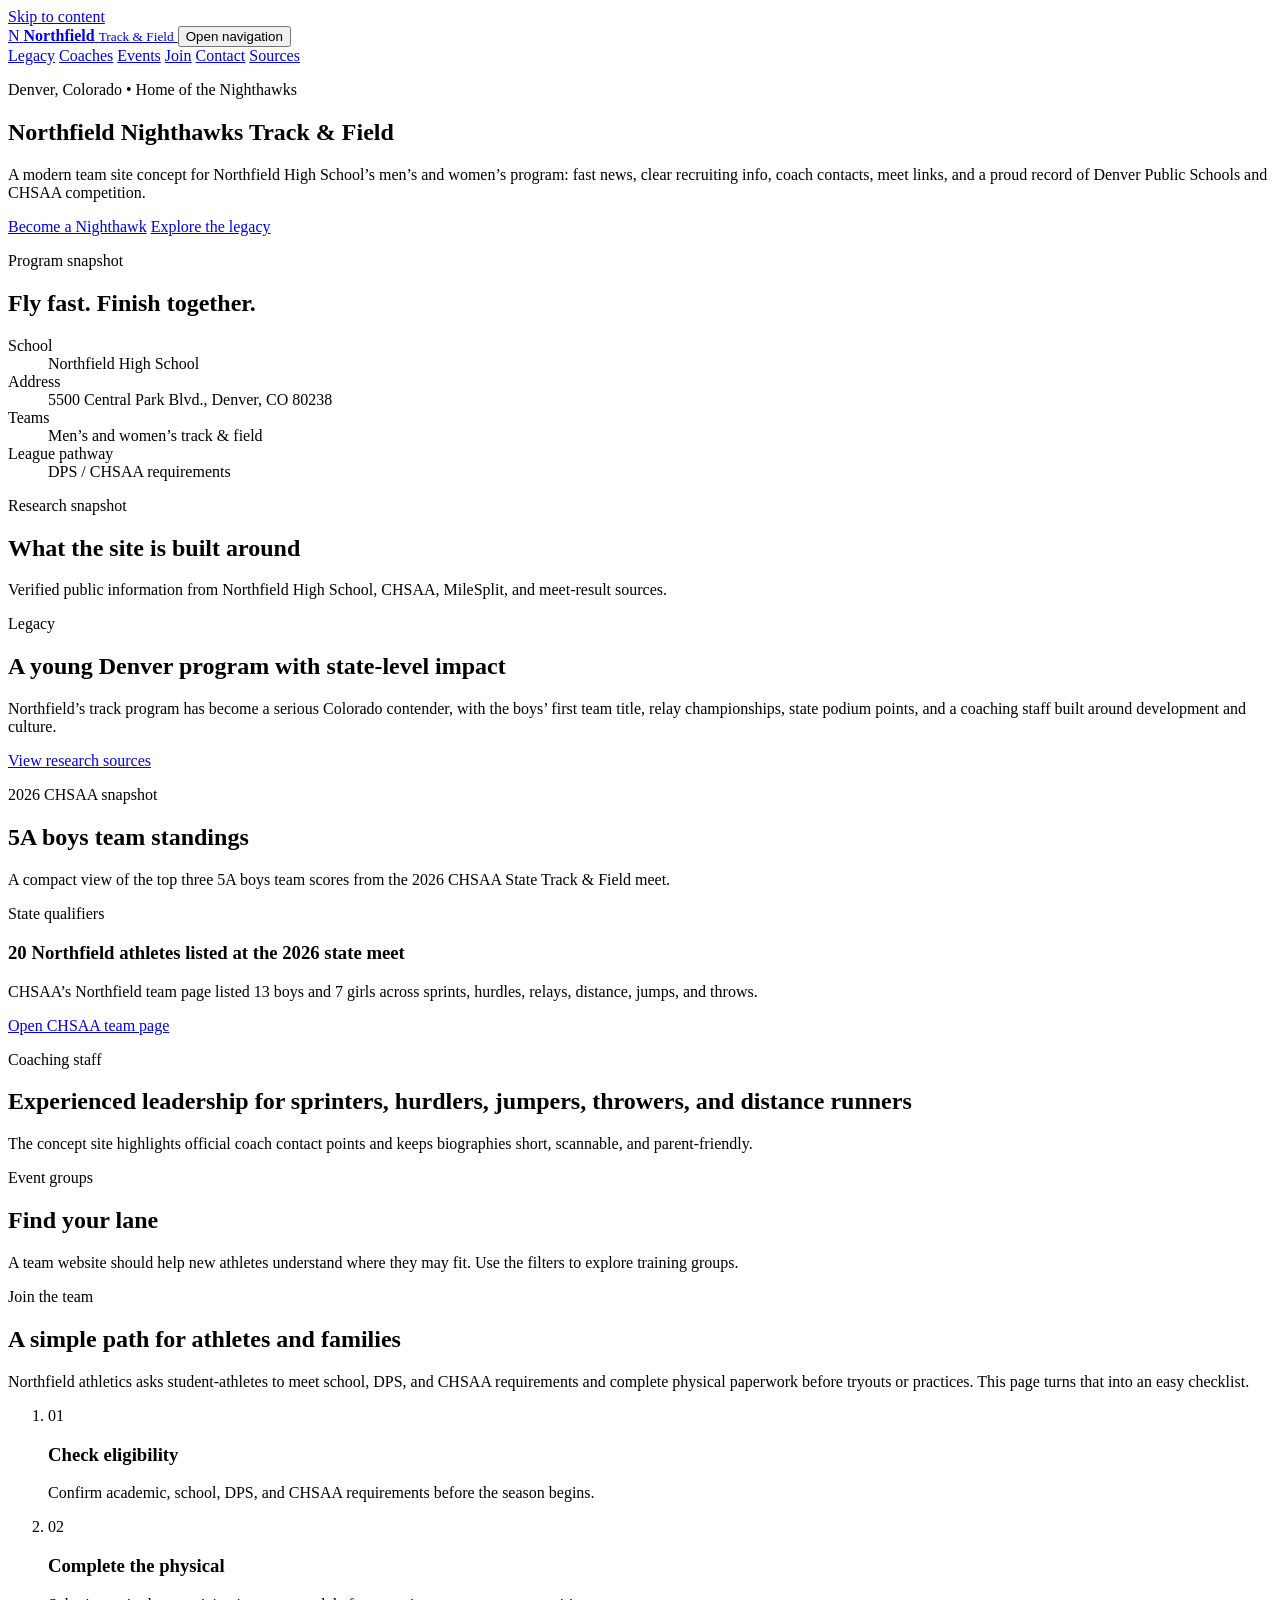
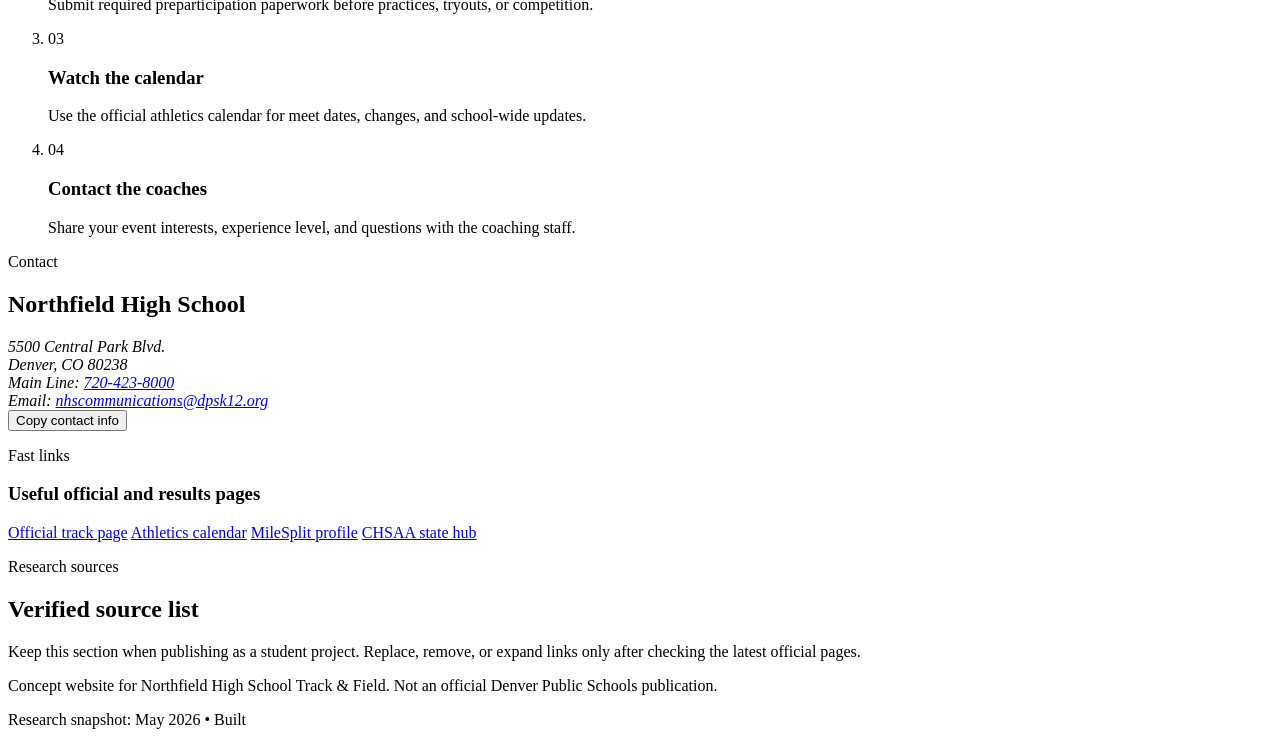
==== index.html @ a01e22e2 "Create index.html" ====
<!doctype html>
<html lang="en">
<head>
  <meta charset="utf-8" />
  <meta name="viewport" content="width=device-width, initial-scale=1" />
  <title>Northfield Nighthawks Track &amp; Field | Denver, CO</title>
  <meta
    name="description"
    content="A researched concept website for Northfield High School Nighthawks Track & Field in Denver, Colorado."
  />
  <link rel="stylesheet" href="styles.css" />
</head>
<body>
  <a class="skip-link" href="#main">Skip to content</a>

  <header class="site-header" data-header>
    <nav class="nav wrap" aria-label="Primary navigation">
      <a class="brand" href="#home" aria-label="Northfield Track and Field home">
        <span class="brand-mark" aria-hidden="true">N</span>
        <span class="brand-text">
          <strong>Northfield</strong>
          <small>Track &amp; Field</small>
        </span>
      </a>

      <button class="nav-toggle" type="button" aria-expanded="false" aria-controls="nav-menu" data-nav-toggle>
        <span class="sr-only">Open navigation</span>
        <span aria-hidden="true"></span>
        <span aria-hidden="true"></span>
        <span aria-hidden="true"></span>
      </button>

      <div class="nav-links" id="nav-menu" data-nav-menu>
        <a href="#legacy">Legacy</a>
        <a href="#coaches">Coaches</a>
        <a href="#events">Events</a>
        <a href="#join">Join</a>
        <a href="#contact">Contact</a>
        <a class="nav-cta" href="#sources">Sources</a>
      </div>
    </nav>
  </header>

  <main id="main">
    <section class="hero section" id="home" aria-labelledby="hero-title">
      <div class="hero-bg" aria-hidden="true">
        <span class="lane lane-one"></span>
        <span class="lane lane-two"></span>
        <span class="lane lane-three"></span>
      </div>

      <div class="wrap hero-grid">
        <div class="hero-copy reveal">
          <p class="eyebrow">Denver, Colorado • Home of the Nighthawks</p>
          <h1 id="hero-title">Northfield Nighthawks Track &amp; Field</h1>
          <p class="hero-lede">
            A modern team site concept for Northfield High School’s men’s and women’s program:
            fast news, clear recruiting info, coach contacts, meet links, and a proud record of
            Denver Public Schools and CHSAA competition.
          </p>

          <div class="hero-actions" aria-label="Primary actions">
            <a class="button button-gold" href="#join">Become a Nighthawk</a>
            <a class="button button-ghost" href="#legacy">Explore the legacy</a>
          </div>
        </div>

        <aside class="hero-card reveal" aria-label="Program snapshot">
          <div class="hero-card-top">
            <div class="track-badge" aria-hidden="true">
              <span></span>
            </div>
            <div>
              <p class="card-kicker">Program snapshot</p>
              <h2>Fly fast. Finish together.</h2>
            </div>
          </div>

          <dl class="quick-facts">
            <div>
              <dt>School</dt>
              <dd>Northfield High School</dd>
            </div>
            <div>
              <dt>Address</dt>
              <dd>5500 Central Park Blvd., Denver, CO 80238</dd>
            </div>
            <div>
              <dt>Teams</dt>
              <dd>Men’s and women’s track &amp; field</dd>
            </div>
            <div>
              <dt>League pathway</dt>
              <dd>DPS / CHSAA requirements</dd>
            </div>
          </dl>
        </aside>
      </div>
    </section>

    <section class="section facts-strip" aria-labelledby="research-title">
      <div class="wrap">
        <div class="section-heading compact reveal">
          <p class="eyebrow">Research snapshot</p>
          <h2 id="research-title">What the site is built around</h2>
          <p>
            Verified public information from Northfield High School, CHSAA, MileSplit, and meet-result sources.
          </p>
        </div>
        <div class="stats-grid" id="highlightGrid" aria-live="polite"></div>
      </div>
    </section>

    <section class="section split" id="legacy" aria-labelledby="legacy-title">
      <div class="wrap split-grid">
        <div class="section-heading reveal">
          <p class="eyebrow">Legacy</p>
          <h2 id="legacy-title">A young Denver program with state-level impact</h2>
          <p>
            Northfield’s track program has become a serious Colorado contender, with the boys’ first team title,
            relay championships, state podium points, and a coaching staff built around development and culture.
          </p>
          <a class="text-link" href="#sources">View research sources</a>
        </div>

        <div class="timeline panel reveal" id="timelineList" aria-label="Program timeline"></div>
      </div>
    </section>

    <section class="section state-panel" aria-labelledby="state-title">
      <div class="wrap state-grid">
        <div class="panel reveal">
          <p class="eyebrow">2026 CHSAA snapshot</p>
          <h2 id="state-title">5A boys team standings</h2>
          <p>
            A compact view of the top three 5A boys team scores from the 2026 CHSAA State Track &amp; Field meet.
          </p>
          <div id="standingsList" class="standings-list"></div>
        </div>

        <div class="panel callout-card reveal">
          <p class="eyebrow">State qualifiers</p>
          <h3>20 Northfield athletes listed at the 2026 state meet</h3>
          <p>
            CHSAA’s Northfield team page listed 13 boys and 7 girls across sprints, hurdles, relays,
            distance, jumps, and throws.
          </p>
          <a class="button button-navy" href="https://chsaa.co/track-and-field/2026/teams/northfield" target="_blank" rel="noopener">
            Open CHSAA team page
          </a>
        </div>
      </div>
    </section>

    <section class="section" id="coaches" aria-labelledby="coaches-title">
      <div class="wrap">
        <div class="section-heading centered reveal">
          <p class="eyebrow">Coaching staff</p>
          <h2 id="coaches-title">Experienced leadership for sprinters, hurdlers, jumpers, throwers, and distance runners</h2>
          <p>
            The concept site highlights official coach contact points and keeps biographies short, scannable, and parent-friendly.
          </p>
        </div>
        <div class="coach-grid" id="coachGrid"></div>
      </div>
    </section>

    <section class="section events-section" id="events" aria-labelledby="events-title">
      <div class="wrap">
        <div class="section-heading reveal">
          <p class="eyebrow">Event groups</p>
          <h2 id="events-title">Find your lane</h2>
          <p>
            A team website should help new athletes understand where they may fit. Use the filters to explore training groups.
          </p>
        </div>

        <div class="filter-controls reveal" id="eventFilters" aria-label="Filter event groups"></div>
        <div class="event-grid" id="eventGrid" aria-live="polite"></div>
      </div>
    </section>

    <section class="section join-section" id="join" aria-labelledby="join-title">
      <div class="wrap join-grid">
        <div class="join-copy reveal">
          <p class="eyebrow">Join the team</p>
          <h2 id="join-title">A simple path for athletes and families</h2>
          <p>
            Northfield athletics asks student-athletes to meet school, DPS, and CHSAA requirements and complete physical paperwork
            before tryouts or practices. This page turns that into an easy checklist.
          </p>
        </div>

        <ol class="join-steps reveal" aria-label="How to join Northfield track and field">
          <li>
            <span>01</span>
            <div>
              <h3>Check eligibility</h3>
              <p>Confirm academic, school, DPS, and CHSAA requirements before the season begins.</p>
            </div>
          </li>
          <li>
            <span>02</span>
            <div>
              <h3>Complete the physical</h3>
              <p>Submit required preparticipation paperwork before practices, tryouts, or competition.</p>
            </div>
          </li>
          <li>
            <span>03</span>
            <div>
              <h3>Watch the calendar</h3>
              <p>Use the official athletics calendar for meet dates, changes, and school-wide updates.</p>
            </div>
          </li>
          <li>
            <span>04</span>
            <div>
              <h3>Contact the coaches</h3>
              <p>Share your event interests, experience level, and questions with the coaching staff.</p>
            </div>
          </li>
        </ol>
      </div>
    </section>

    <section class="section contact-section" id="contact" aria-labelledby="contact-title">
      <div class="wrap contact-grid">
        <div class="panel reveal">
          <p class="eyebrow">Contact</p>
          <h2 id="contact-title">Northfield High School</h2>
          <address>
            5500 Central Park Blvd.<br />
            Denver, CO 80238<br />
            Main Line: <a href="tel:+17204238000">720-423-8000</a><br />
            Email: <a href="mailto:nhscommunications@dpsk12.org">nhscommunications@dpsk12.org</a>
          </address>
          <button class="button button-navy" type="button" data-copy-contact>Copy contact info</button>
          <p class="copy-status" data-copy-status role="status" aria-live="polite"></p>
        </div>

        <div class="panel resource-panel reveal">
          <p class="eyebrow">Fast links</p>
          <h3>Useful official and results pages</h3>
          <div class="resource-buttons">
            <a class="button button-outline" href="https://northfield.dpsk12.org/athletics/athletic-programs/track-and-field-mens-and-womens/" target="_blank" rel="noopener">Official track page</a>
            <a class="button button-outline" href="https://www.arbiterlive.com/Teams?entityId=44001" target="_blank" rel="noopener">Athletics calendar</a>
            <a class="button button-outline" href="https://co.milesplit.com/teams/38893-northfield-high-school" target="_blank" rel="noopener">MileSplit profile</a>
            <a class="button button-outline" href="https://chsaa.co/track-and-field/2026" target="_blank" rel="noopener">CHSAA state hub</a>
          </div>
        </div>
      </div>
    </section>

    <section class="section sources-section" id="sources" aria-labelledby="sources-title">
      <div class="wrap">
        <div class="section-heading centered reveal">
          <p class="eyebrow">Research sources</p>
          <h2 id="sources-title">Verified source list</h2>
          <p>
            Keep this section when publishing as a student project. Replace, remove, or expand links only after checking the latest official pages.
          </p>
        </div>
        <div class="source-list" id="sourceList"></div>
      </div>
    </section>
  </main>

  <footer class="site-footer">
    <div class="wrap footer-grid">
      <p>
        Concept website for Northfield High School Track &amp; Field. Not an official Denver Public Schools publication.
      </p>
      <p>Research snapshot: <span id="researchDate">May 2026</span> • Built <span id="year"></span></p>
    </div>
  </footer>

  <script src="script.js"></script>
</body>
</html>
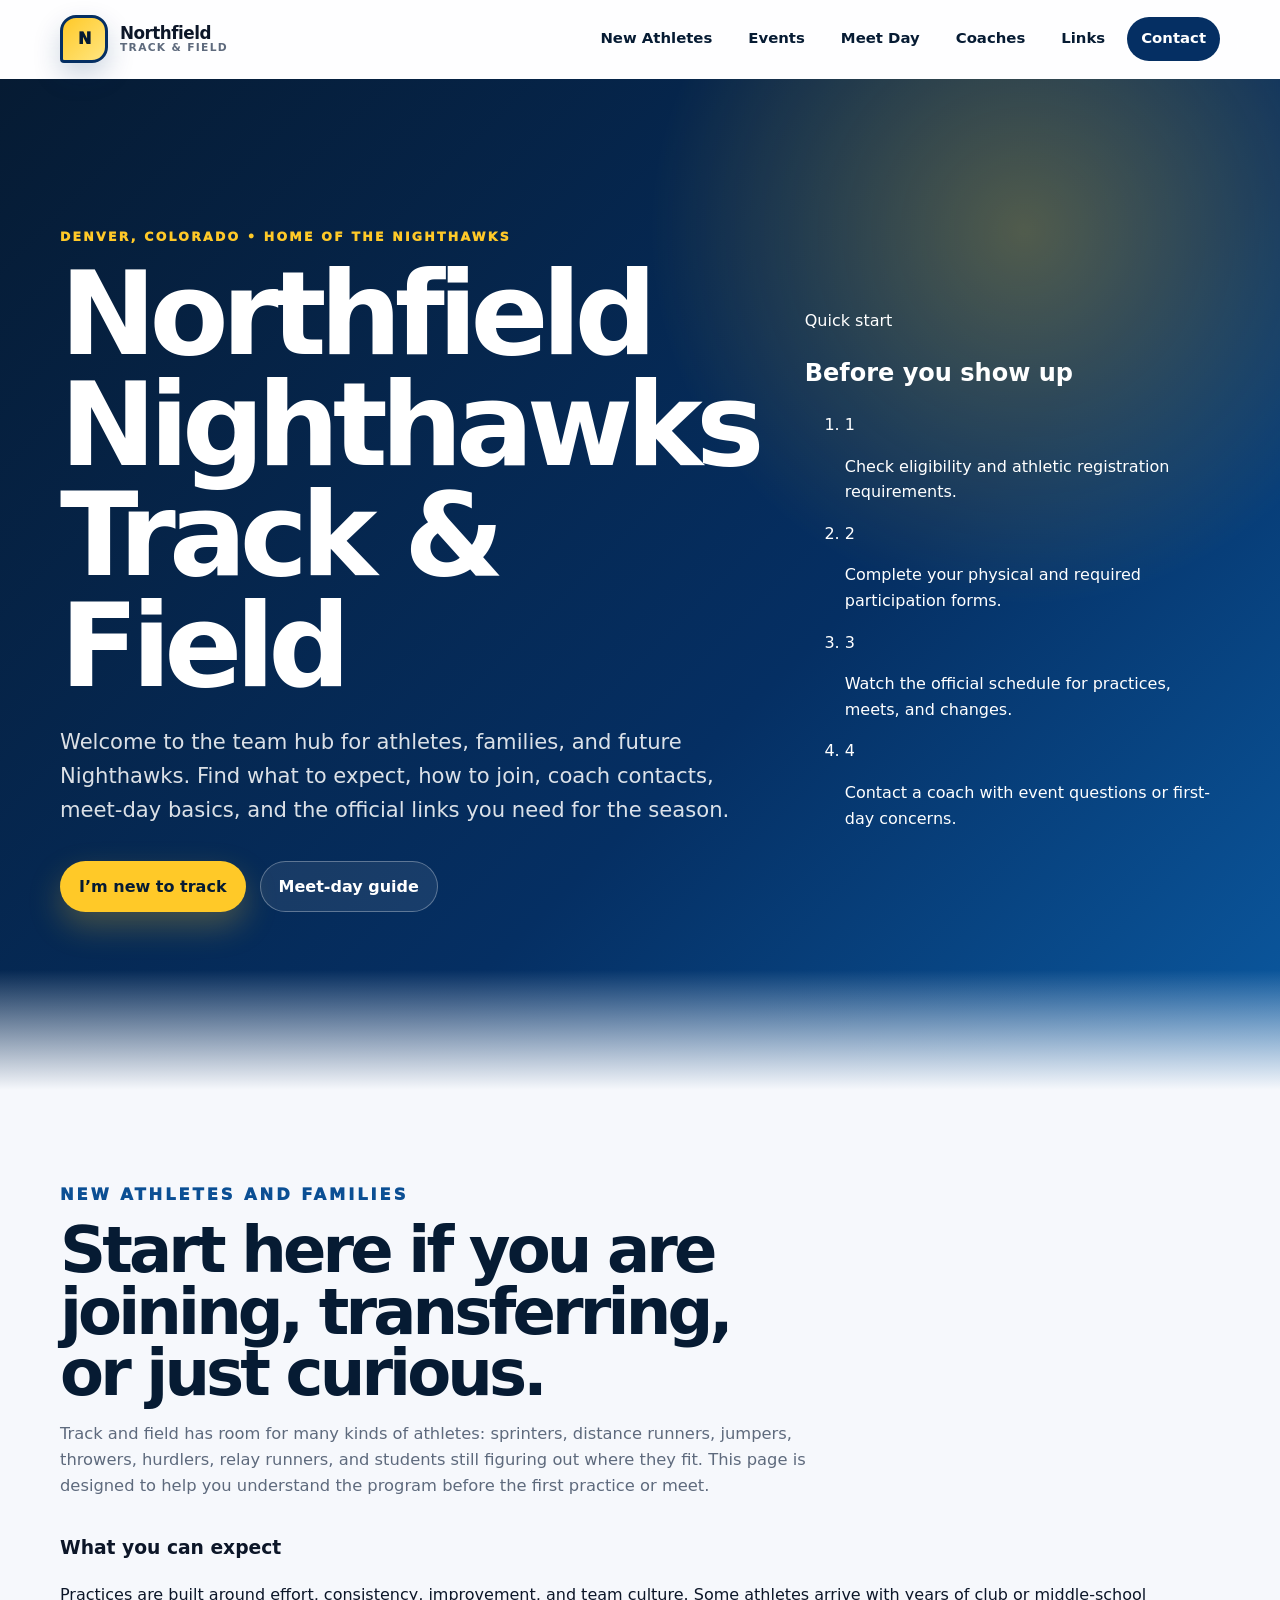
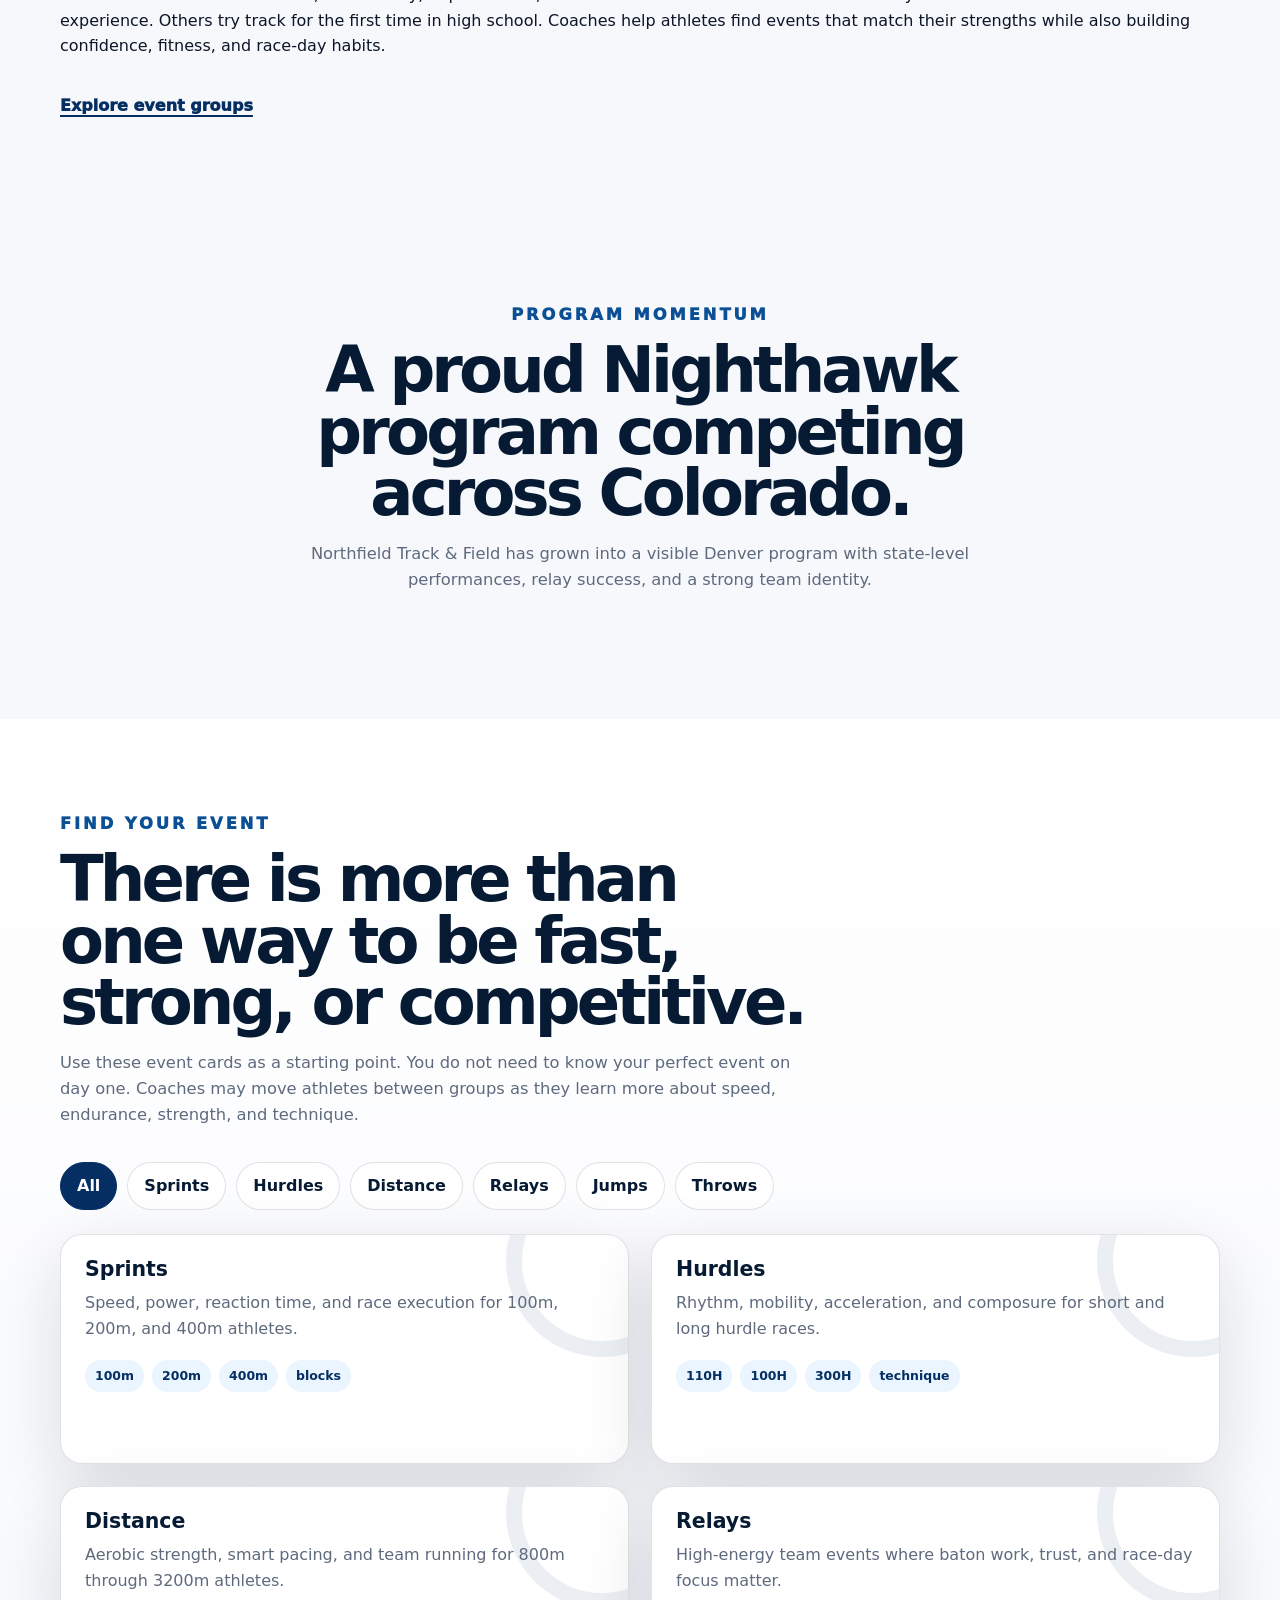
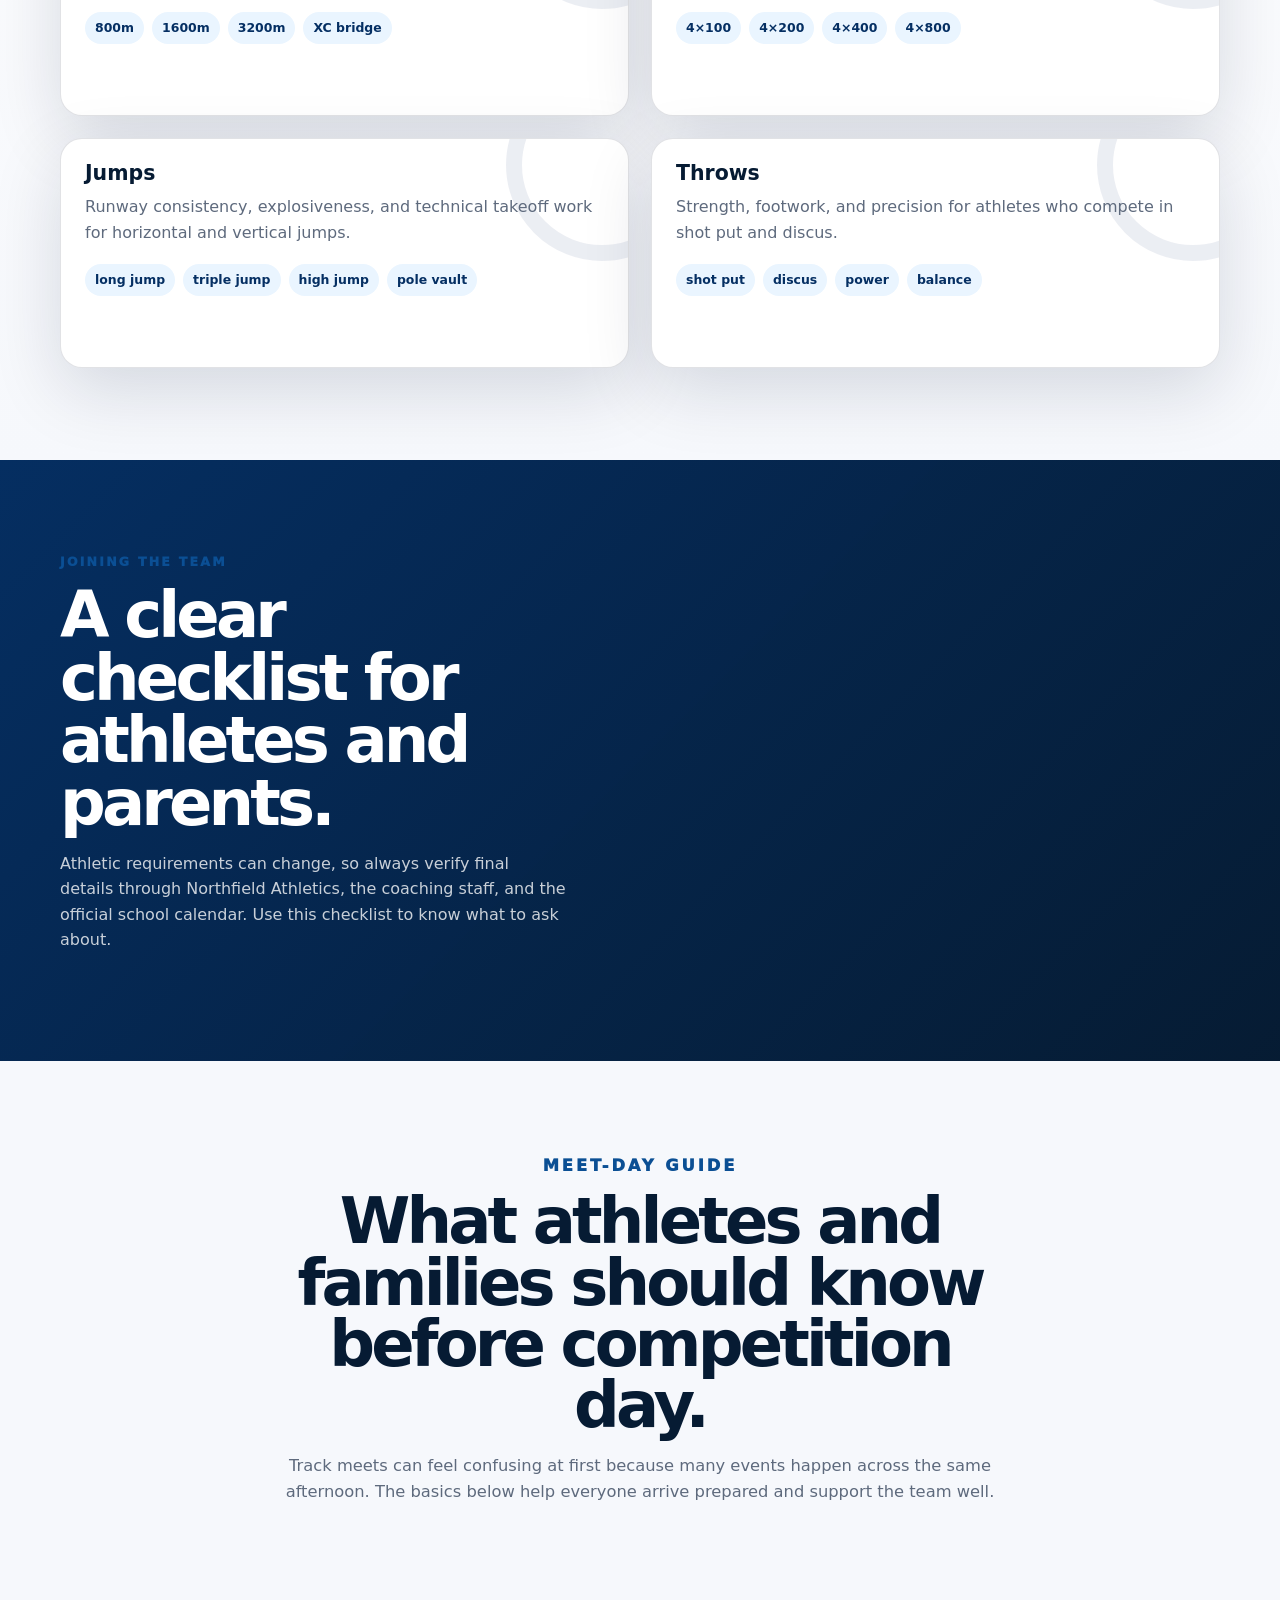
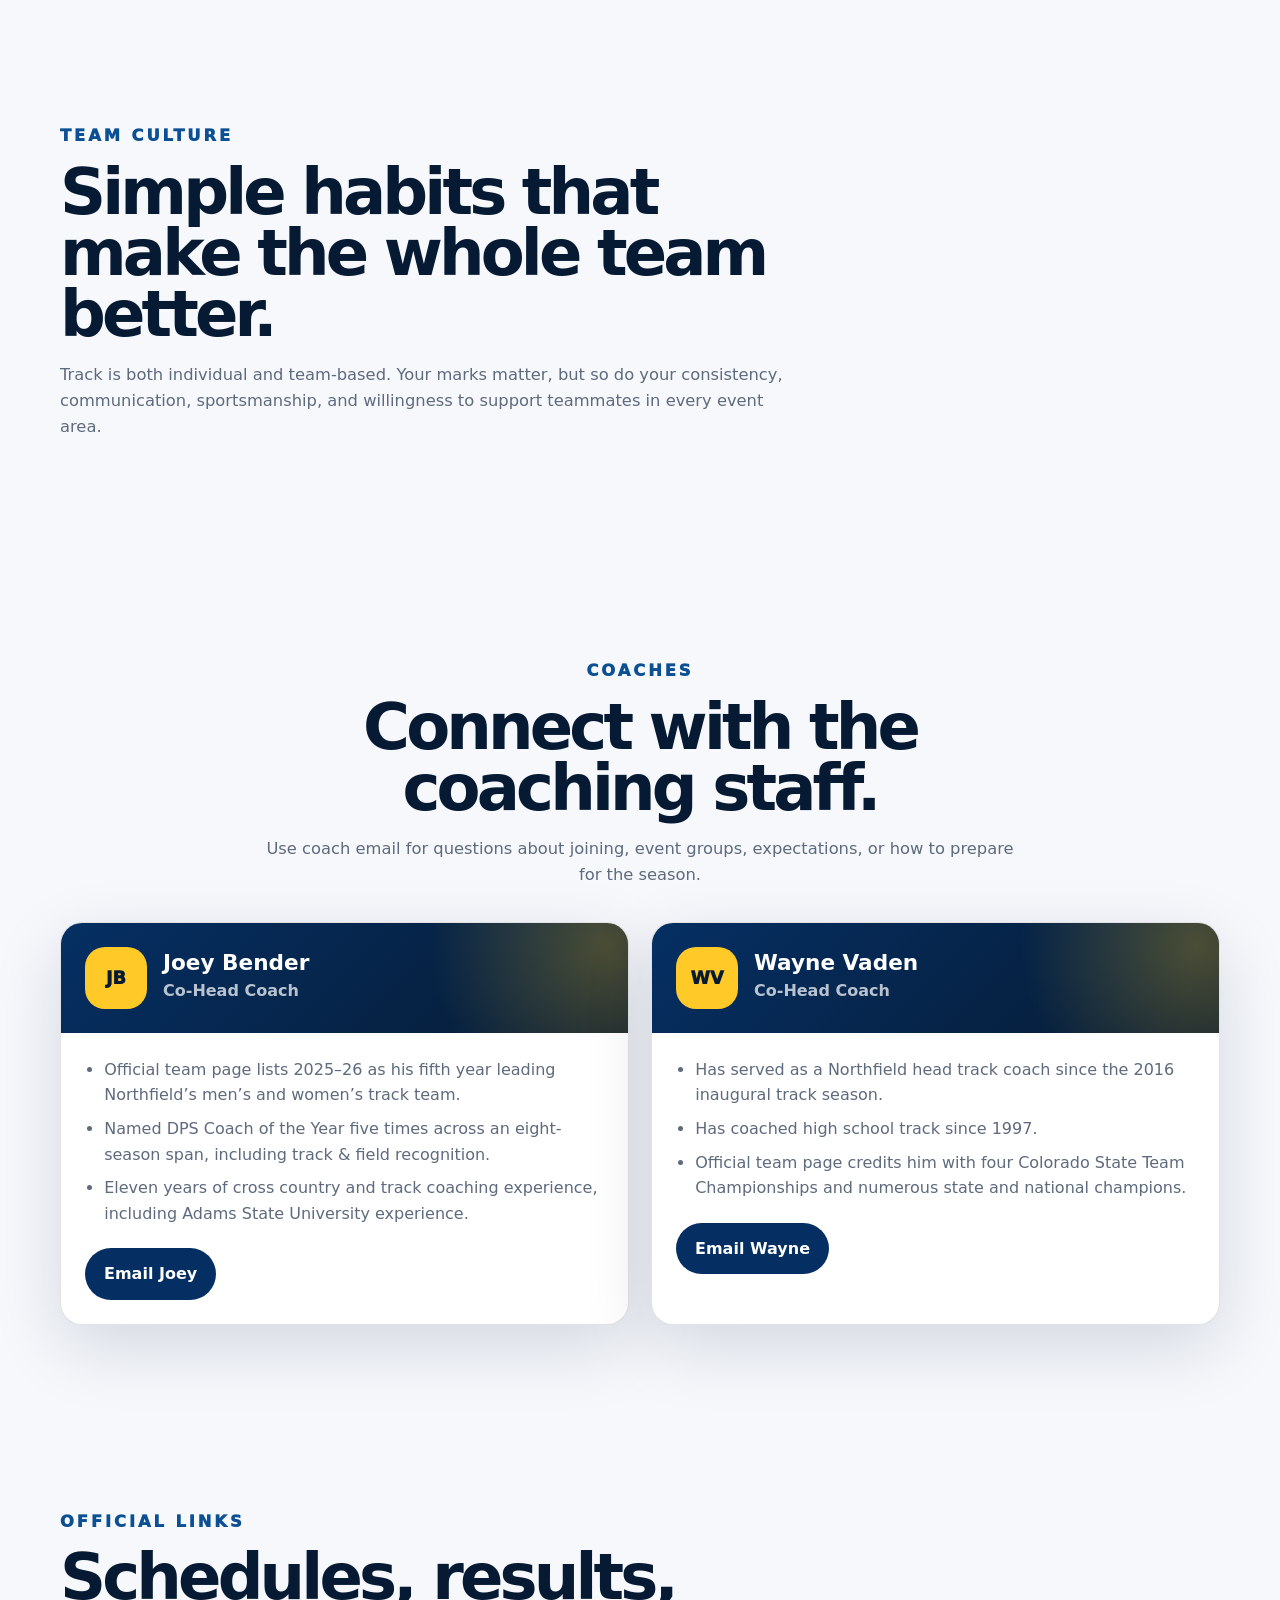
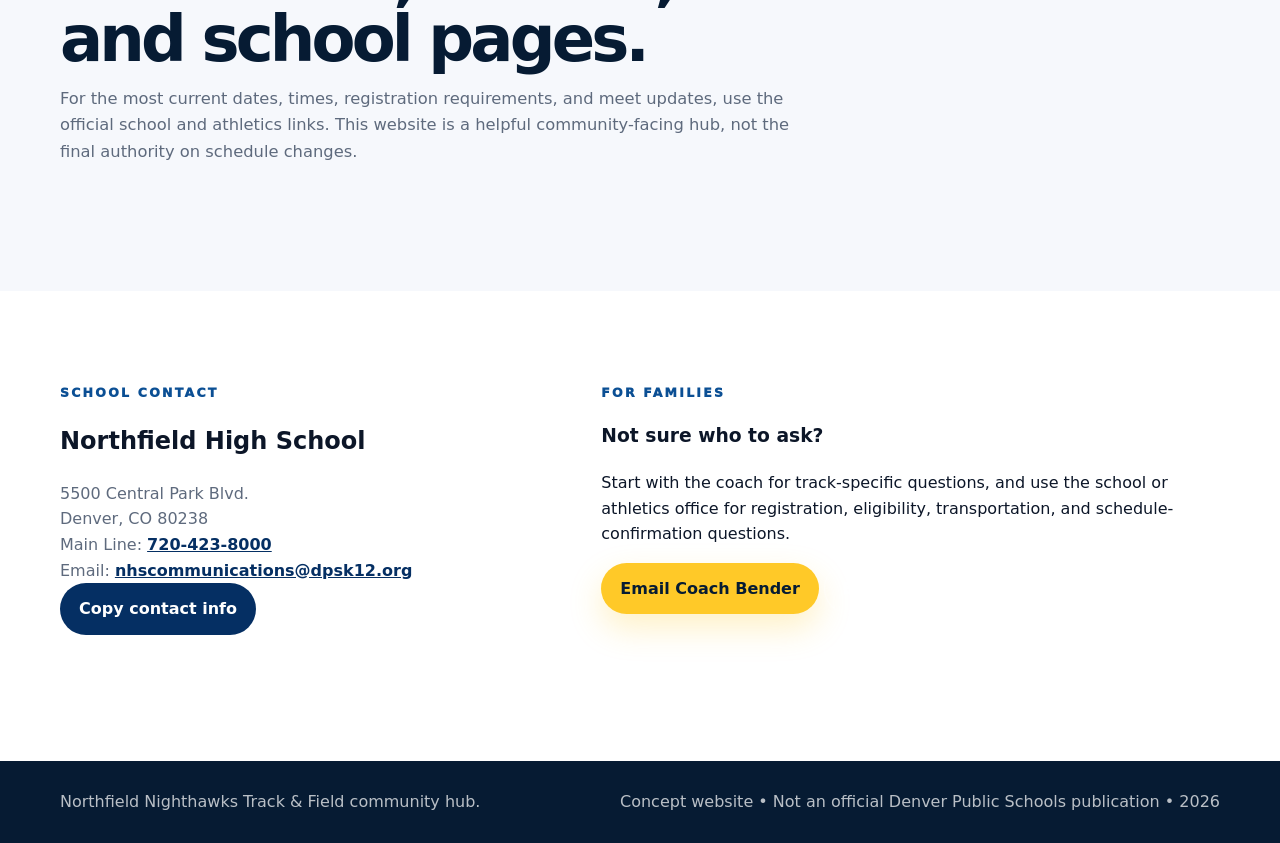
==== commit 86c9d380: "Update index.html" ====
--- a/index.html
+++ b/index.html
@@ -3,13 +3,14 @@
 <head>
   <meta charset="utf-8" />
   <meta name="viewport" content="width=device-width, initial-scale=1" />
-  <title>Northfield Nighthawks Track &amp; Field | Denver, CO</title>
+  <title>Northfield Nighthawks Track & Field | Denver, CO</title>
   <meta
     name="description"
-    content="A researched concept website for Northfield High School Nighthawks Track & Field in Denver, Colorado."
+    content="Community-facing team hub for Northfield High School Nighthawks Track & Field in Denver, Colorado."
   />
   <link rel="stylesheet" href="styles.css" />
 </head>
+
 <body>
   <a class="skip-link" href="#main">Skip to content</a>
 
@@ -31,22 +32,22 @@
       </button>
 
       <div class="nav-links" id="nav-menu" data-nav-menu>
-        <a href="#legacy">Legacy</a>
+        <a href="#new">New Athletes</a>
+        <a href="#events">Events</a>
+        <a href="#meetday">Meet Day</a>
         <a href="#coaches">Coaches</a>
-        <a href="#events">Events</a>
-        <a href="#join">Join</a>
-        <a href="#contact">Contact</a>
-        <a class="nav-cta" href="#sources">Sources</a>
+        <a href="#links">Links</a>
+        <a class="nav-cta" href="#contact">Contact</a>
       </div>
     </nav>
   </header>
 
   <main id="main">
     <section class="hero section" id="home" aria-labelledby="hero-title">
-      <div class="hero-bg" aria-hidden="true">
-        <span class="lane lane-one"></span>
-        <span class="lane lane-two"></span>
-        <span class="lane lane-three"></span>
+      <div class="hero-lines" aria-hidden="true">
+        <span></span>
+        <span></span>
+        <span></span>
       </div>
 
       <div class="wrap hero-grid">
@@ -54,124 +55,94 @@
           <p class="eyebrow">Denver, Colorado • Home of the Nighthawks</p>
           <h1 id="hero-title">Northfield Nighthawks Track &amp; Field</h1>
           <p class="hero-lede">
-            A modern team site concept for Northfield High School’s men’s and women’s program:
-            fast news, clear recruiting info, coach contacts, meet links, and a proud record of
-            Denver Public Schools and CHSAA competition.
-          </p>
-
-          <div class="hero-actions" aria-label="Primary actions">
-            <a class="button button-gold" href="#join">Become a Nighthawk</a>
-            <a class="button button-ghost" href="#legacy">Explore the legacy</a>
+            Welcome to the team hub for athletes, families, and future Nighthawks.
+            Find what to expect, how to join, coach contacts, meet-day basics, and the official links you need for the season.
+          </p>
+
+          <div class="hero-actions">
+            <a class="button button-gold" href="#new">I’m new to track</a>
+            <a class="button button-ghost" href="#meetday">Meet-day guide</a>
           </div>
         </div>
 
-        <aside class="hero-card reveal" aria-label="Program snapshot">
-          <div class="hero-card-top">
-            <div class="track-badge" aria-hidden="true">
-              <span></span>
-            </div>
-            <div>
-              <p class="card-kicker">Program snapshot</p>
-              <h2>Fly fast. Finish together.</h2>
-            </div>
-          </div>
-
-          <dl class="quick-facts">
-            <div>
-              <dt>School</dt>
-              <dd>Northfield High School</dd>
-            </div>
-            <div>
-              <dt>Address</dt>
-              <dd>5500 Central Park Blvd., Denver, CO 80238</dd>
-            </div>
-            <div>
-              <dt>Teams</dt>
-              <dd>Men’s and women’s track &amp; field</dd>
-            </div>
-            <div>
-              <dt>League pathway</dt>
-              <dd>DPS / CHSAA requirements</dd>
-            </div>
-          </dl>
+        <aside class="quick-start-card reveal" aria-label="Quick start checklist">
+          <p class="card-label">Quick start</p>
+          <h2>Before you show up</h2>
+
+          <ol class="mini-checklist">
+            <li>
+              <span>1</span>
+              <p>Check eligibility and athletic registration requirements.</p>
+            </li>
+            <li>
+              <span>2</span>
+              <p>Complete your physical and required participation forms.</p>
+            </li>
+            <li>
+              <span>3</span>
+              <p>Watch the official schedule for practices, meets, and changes.</p>
+            </li>
+            <li>
+              <span>4</span>
+              <p>Contact a coach with event questions or first-day concerns.</p>
+            </li>
+          </ol>
         </aside>
       </div>
     </section>
 
-    <section class="section facts-strip" aria-labelledby="research-title">
-      <div class="wrap">
-        <div class="section-heading compact reveal">
-          <p class="eyebrow">Research snapshot</p>
-          <h2 id="research-title">What the site is built around</h2>
-          <p>
-            Verified public information from Northfield High School, CHSAA, MileSplit, and meet-result sources.
-          </p>
-        </div>
-        <div class="stats-grid" id="highlightGrid" aria-live="polite"></div>
-      </div>
-    </section>
-
-    <section class="section split" id="legacy" aria-labelledby="legacy-title">
-      <div class="wrap split-grid">
-        <div class="section-heading reveal">
-          <p class="eyebrow">Legacy</p>
-          <h2 id="legacy-title">A young Denver program with state-level impact</h2>
-          <p>
-            Northfield’s track program has become a serious Colorado contender, with the boys’ first team title,
-            relay championships, state podium points, and a coaching staff built around development and culture.
-          </p>
-          <a class="text-link" href="#sources">View research sources</a>
-        </div>
-
-        <div class="timeline panel reveal" id="timelineList" aria-label="Program timeline"></div>
-      </div>
-    </section>
-
-    <section class="section state-panel" aria-labelledby="state-title">
-      <div class="wrap state-grid">
-        <div class="panel reveal">
-          <p class="eyebrow">2026 CHSAA snapshot</p>
-          <h2 id="state-title">5A boys team standings</h2>
-          <p>
-            A compact view of the top three 5A boys team scores from the 2026 CHSAA State Track &amp; Field meet.
-          </p>
-          <div id="standingsList" class="standings-list"></div>
-        </div>
-
-        <div class="panel callout-card reveal">
-          <p class="eyebrow">State qualifiers</p>
-          <h3>20 Northfield athletes listed at the 2026 state meet</h3>
-          <p>
-            CHSAA’s Northfield team page listed 13 boys and 7 girls across sprints, hurdles, relays,
-            distance, jumps, and throws.
-          </p>
-          <a class="button button-navy" href="https://chsaa.co/track-and-field/2026/teams/northfield" target="_blank" rel="noopener">
-            Open CHSAA team page
-          </a>
-        </div>
-      </div>
-    </section>
-
-    <section class="section" id="coaches" aria-labelledby="coaches-title">
+    <section class="welcome-strip" aria-label="Audience quick links">
+      <div class="wrap welcome-grid" id="audienceGrid"></div>
+    </section>
+
+    <section class="section" id="new" aria-labelledby="new-title">
+      <div class="wrap intro-grid">
+        <div class="section-heading reveal">
+          <p class="eyebrow">New athletes and families</p>
+          <h2 id="new-title">Start here if you are joining, transferring, or just curious.</h2>
+          <p>
+            Track and field has room for many kinds of athletes: sprinters, distance runners, jumpers,
+            throwers, hurdlers, relay runners, and students still figuring out where they fit.
+            This page is designed to help you understand the program before the first practice or meet.
+          </p>
+        </div>
+
+        <div class="info-panel reveal">
+          <h3>What you can expect</h3>
+          <p>
+            Practices are built around effort, consistency, improvement, and team culture. Some athletes arrive
+            with years of club or middle-school experience. Others try track for the first time in high school.
+            Coaches help athletes find events that match their strengths while also building confidence, fitness,
+            and race-day habits.
+          </p>
+          <a class="text-link" href="#events">Explore event groups</a>
+        </div>
+      </div>
+    </section>
+
+    <section class="section momentum-section" aria-labelledby="momentum-title">
       <div class="wrap">
         <div class="section-heading centered reveal">
-          <p class="eyebrow">Coaching staff</p>
-          <h2 id="coaches-title">Experienced leadership for sprinters, hurdlers, jumpers, throwers, and distance runners</h2>
-          <p>
-            The concept site highlights official coach contact points and keeps biographies short, scannable, and parent-friendly.
-          </p>
-        </div>
-        <div class="coach-grid" id="coachGrid"></div>
+          <p class="eyebrow">Program momentum</p>
+          <h2 id="momentum-title">A proud Nighthawk program competing across Colorado.</h2>
+          <p>
+            Northfield Track &amp; Field has grown into a visible Denver program with state-level performances,
+            relay success, and a strong team identity.
+          </p>
+        </div>
+
+        <div class="stat-grid" id="statGrid"></div>
       </div>
     </section>
 
     <section class="section events-section" id="events" aria-labelledby="events-title">
       <div class="wrap">
         <div class="section-heading reveal">
-          <p class="eyebrow">Event groups</p>
-          <h2 id="events-title">Find your lane</h2>
-          <p>
-            A team website should help new athletes understand where they may fit. Use the filters to explore training groups.
+          <p class="eyebrow">Find your event</p>
+          <h2 id="events-title">There is more than one way to be fast, strong, or competitive.</h2>
+          <p>
+            Use these event cards as a starting point. You do not need to know your perfect event on day one.
+            Coaches may move athletes between groups as they learn more about speed, endurance, strength, and technique.
           </p>
         </div>
 
@@ -180,54 +151,84 @@
       </div>
     </section>
 
-    <section class="section join-section" id="join" aria-labelledby="join-title">
+    <section class="section join-section" aria-labelledby="join-title">
       <div class="wrap join-grid">
         <div class="join-copy reveal">
-          <p class="eyebrow">Join the team</p>
-          <h2 id="join-title">A simple path for athletes and families</h2>
-          <p>
-            Northfield athletics asks student-athletes to meet school, DPS, and CHSAA requirements and complete physical paperwork
-            before tryouts or practices. This page turns that into an easy checklist.
-          </p>
-        </div>
-
-        <ol class="join-steps reveal" aria-label="How to join Northfield track and field">
-          <li>
-            <span>01</span>
-            <div>
-              <h3>Check eligibility</h3>
-              <p>Confirm academic, school, DPS, and CHSAA requirements before the season begins.</p>
-            </div>
-          </li>
-          <li>
-            <span>02</span>
-            <div>
-              <h3>Complete the physical</h3>
-              <p>Submit required preparticipation paperwork before practices, tryouts, or competition.</p>
-            </div>
-          </li>
-          <li>
-            <span>03</span>
-            <div>
-              <h3>Watch the calendar</h3>
-              <p>Use the official athletics calendar for meet dates, changes, and school-wide updates.</p>
-            </div>
-          </li>
-          <li>
-            <span>04</span>
-            <div>
-              <h3>Contact the coaches</h3>
-              <p>Share your event interests, experience level, and questions with the coaching staff.</p>
-            </div>
-          </li>
-        </ol>
+          <p class="eyebrow">Joining the team</p>
+          <h2 id="join-title">A clear checklist for athletes and parents.</h2>
+          <p>
+            Athletic requirements can change, so always verify final details through Northfield Athletics,
+            the coaching staff, and the official school calendar. Use this checklist to know what to ask about.
+          </p>
+        </div>
+
+        <div class="step-list reveal" id="joinSteps"></div>
+      </div>
+    </section>
+
+    <section class="section meetday-section" id="meetday" aria-labelledby="meetday-title">
+      <div class="wrap">
+        <div class="section-heading centered reveal">
+          <p class="eyebrow">Meet-day guide</p>
+          <h2 id="meetday-title">What athletes and families should know before competition day.</h2>
+          <p>
+            Track meets can feel confusing at first because many events happen across the same afternoon.
+            The basics below help everyone arrive prepared and support the team well.
+          </p>
+        </div>
+
+        <div class="meetday-grid" id="meetDayGrid"></div>
+      </div>
+    </section>
+
+    <section class="section expectations-section" aria-labelledby="expectations-title">
+      <div class="wrap expectations-grid">
+        <div class="section-heading reveal">
+          <p class="eyebrow">Team culture</p>
+          <h2 id="expectations-title">Simple habits that make the whole team better.</h2>
+          <p>
+            Track is both individual and team-based. Your marks matter, but so do your consistency,
+            communication, sportsmanship, and willingness to support teammates in every event area.
+          </p>
+        </div>
+
+        <div class="expectation-list reveal" id="expectationList"></div>
+      </div>
+    </section>
+
+    <section class="section coaches-section" id="coaches" aria-labelledby="coaches-title">
+      <div class="wrap">
+        <div class="section-heading centered reveal">
+          <p class="eyebrow">Coaches</p>
+          <h2 id="coaches-title">Connect with the coaching staff.</h2>
+          <p>
+            Use coach email for questions about joining, event groups, expectations, or how to prepare for the season.
+          </p>
+        </div>
+
+        <div class="coach-grid" id="coachGrid"></div>
+      </div>
+    </section>
+
+    <section class="section links-section" id="links" aria-labelledby="links-title">
+      <div class="wrap links-grid">
+        <div class="section-heading reveal">
+          <p class="eyebrow">Official links</p>
+          <h2 id="links-title">Schedules, results, and school pages.</h2>
+          <p>
+            For the most current dates, times, registration requirements, and meet updates, use the official school
+            and athletics links. This website is a helpful community-facing hub, not the final authority on schedule changes.
+          </p>
+        </div>
+
+        <div class="link-card-grid reveal" id="linkGrid"></div>
       </div>
     </section>
 
     <section class="section contact-section" id="contact" aria-labelledby="contact-title">
       <div class="wrap contact-grid">
-        <div class="panel reveal">
-          <p class="eyebrow">Contact</p>
+        <div class="contact-card reveal">
+          <p class="eyebrow">School contact</p>
           <h2 id="contact-title">Northfield High School</h2>
           <address>
             5500 Central Park Blvd.<br />
@@ -235,43 +236,31 @@
             Main Line: <a href="tel:+17204238000">720-423-8000</a><br />
             Email: <a href="mailto:nhscommunications@dpsk12.org">nhscommunications@dpsk12.org</a>
           </address>
+
           <button class="button button-navy" type="button" data-copy-contact>Copy contact info</button>
           <p class="copy-status" data-copy-status role="status" aria-live="polite"></p>
         </div>
 
-        <div class="panel resource-panel reveal">
-          <p class="eyebrow">Fast links</p>
-          <h3>Useful official and results pages</h3>
-          <div class="resource-buttons">
-            <a class="button button-outline" href="https://northfield.dpsk12.org/athletics/athletic-programs/track-and-field-mens-and-womens/" target="_blank" rel="noopener">Official track page</a>
-            <a class="button button-outline" href="https://www.arbiterlive.com/Teams?entityId=44001" target="_blank" rel="noopener">Athletics calendar</a>
-            <a class="button button-outline" href="https://co.milesplit.com/teams/38893-northfield-high-school" target="_blank" rel="noopener">MileSplit profile</a>
-            <a class="button button-outline" href="https://chsaa.co/track-and-field/2026" target="_blank" rel="noopener">CHSAA state hub</a>
+        <div class="contact-card dark-card reveal">
+          <p class="eyebrow">For families</p>
+          <h3>Not sure who to ask?</h3>
+          <p>
+            Start with the coach for track-specific questions, and use the school or athletics office for registration,
+            eligibility, transportation, and schedule-confirmation questions.
+          </p>
+          <div class="contact-actions">
+            <a class="button button-gold" href="mailto:joseph_bender@dpsk12.net">Email Coach Bender</a>
+            <a class="button button-ghost" href="mailto:wayne_vaden@dpsk12.net">Email Coach Vaden</a>
           </div>
         </div>
-      </div>
-    </section>
-
-    <section class="section sources-section" id="sources" aria-labelledby="sources-title">
-      <div class="wrap">
-        <div class="section-heading centered reveal">
-          <p class="eyebrow">Research sources</p>
-          <h2 id="sources-title">Verified source list</h2>
-          <p>
-            Keep this section when publishing as a student project. Replace, remove, or expand links only after checking the latest official pages.
-          </p>
-        </div>
-        <div class="source-list" id="sourceList"></div>
       </div>
     </section>
   </main>
 
   <footer class="site-footer">
     <div class="wrap footer-grid">
-      <p>
-        Concept website for Northfield High School Track &amp; Field. Not an official Denver Public Schools publication.
-      </p>
-      <p>Research snapshot: <span id="researchDate">May 2026</span> • Built <span id="year"></span></p>
+      <p>Northfield Nighthawks Track &amp; Field community hub.</p>
+      <p>Concept website • Not an official Denver Public Schools publication • <span id="year"></span></p>
     </div>
   </footer>
 
--- a/styles.css
+++ b/styles.css
@@ -0,0 +1,1162 @@
+:root {
+  --navy: #052f63;
+  --navy-900: #061b33;
+  --navy-700: #0b4f94;
+  --gold: #ffc928;
+  --gold-700: #d9a700;
+  --sky: #eaf5ff;
+  --cloud: #f6f8fc;
+  --white: #ffffff;
+  --ink: #0c1628;
+  --muted: #5e6a7d;
+  --line: rgba(12, 22, 40, 0.12);
+  --shadow: 0 22px 70px rgba(8, 24, 50, 0.14);
+  --radius-xl: 30px;
+  --radius-lg: 22px;
+  --radius-md: 16px;
+  --max-width: 1160px;
+}
+
+* {
+  box-sizing: border-box;
+}
+
+html {
+  scroll-behavior: smooth;
+}
+
+body {
+  margin: 0;
+  font-family: Inter, ui-sans-serif, system-ui, -apple-system, BlinkMacSystemFont, "Segoe UI", sans-serif;
+  color: var(--ink);
+  background: var(--cloud);
+  line-height: 1.6;
+}
+
+body.menu-open {
+  overflow: hidden;
+}
+
+img,
+svg {
+  max-width: 100%;
+  display: block;
+}
+
+a {
+  color: inherit;
+}
+
+button,
+a {
+  -webkit-tap-highlight-color: transparent;
+}
+
+button {
+  font: inherit;
+}
+
+.wrap {
+  width: min(100% - 40px, var(--max-width));
+  margin-inline: auto;
+}
+
+.section {
+  padding: 92px 0;
+}
+
+.skip-link {
+  position: fixed;
+  top: 12px;
+  left: 12px;
+  z-index: 999;
+  transform: translateY(-140%);
+  padding: 12px 16px;
+  color: var(--navy-900);
+  background: var(--gold);
+  border-radius: 999px;
+  font-weight: 800;
+  text-decoration: none;
+}
+
+.skip-link:focus {
+  transform: translateY(0);
+}
+
+.sr-only {
+  position: absolute;
+  width: 1px;
+  height: 1px;
+  padding: 0;
+  margin: -1px;
+  overflow: hidden;
+  clip: rect(0, 0, 0, 0);
+  white-space: nowrap;
+  border: 0;
+}
+
+.site-header {
+  position: sticky;
+  top: 0;
+  z-index: 100;
+  background: rgba(255, 255, 255, 0.86);
+  backdrop-filter: blur(20px);
+  border-bottom: 1px solid transparent;
+  transition: border-color 0.2s ease, box-shadow 0.2s ease;
+}
+
+.site-header.is-scrolled {
+  border-color: var(--line);
+  box-shadow: 0 10px 40px rgba(8, 24, 50, 0.08);
+}
+
+.nav {
+  min-height: 78px;
+  display: flex;
+  align-items: center;
+  justify-content: space-between;
+  gap: 24px;
+}
+
+.brand {
+  display: inline-flex;
+  align-items: center;
+  gap: 12px;
+  text-decoration: none;
+}
+
+.brand-mark {
+  width: 48px;
+  height: 48px;
+  display: grid;
+  place-items: center;
+  color: var(--navy-900);
+  background:
+    linear-gradient(135deg, var(--gold), #ffe680);
+  border: 3px solid var(--navy);
+  border-radius: 16px 16px 16px 4px;
+  box-shadow: 0 12px 28px rgba(5, 47, 99, 0.2);
+  font-weight: 950;
+  letter-spacing: -0.08em;
+}
+
+.brand-text {
+  display: grid;
+  line-height: 1.05;
+}
+
+.brand-text strong {
+  font-size: 1.05rem;
+  letter-spacing: -0.03em;
+}
+
+.brand-text small {
+  color: var(--muted);
+  font-weight: 800;
+  text-transform: uppercase;
+  letter-spacing: 0.12em;
+  font-size: 0.67rem;
+}
+
+.nav-links {
+  display: flex;
+  align-items: center;
+  gap: 8px;
+}
+
+.nav-links a {
+  padding: 10px 14px;
+  border-radius: 999px;
+  color: var(--navy-900);
+  font-weight: 800;
+  font-size: 0.93rem;
+  text-decoration: none;
+  transition: background 0.2s ease, color 0.2s ease, transform 0.2s ease;
+}
+
+.nav-links a:hover,
+.nav-links a:focus-visible {
+  background: var(--sky);
+  color: var(--navy);
+  outline: none;
+}
+
+.nav-links .nav-cta {
+  background: var(--navy);
+  color: var(--white);
+}
+
+.nav-links .nav-cta:hover,
+.nav-links .nav-cta:focus-visible {
+  background: var(--navy-900);
+  color: var(--white);
+  transform: translateY(-1px);
+}
+
+.nav-toggle {
+  display: none;
+  width: 48px;
+  height: 48px;
+  border: 0;
+  border-radius: 14px;
+  background: var(--navy);
+  color: var(--white);
+  cursor: pointer;
+}
+
+.nav-toggle span[aria-hidden="true"] {
+  display: block;
+  width: 22px;
+  height: 2px;
+  margin: 5px auto;
+  background: currentColor;
+  border-radius: 99px;
+  transition: transform 0.2s ease, opacity 0.2s ease;
+}
+
+.nav-toggle[aria-expanded="true"] span:nth-of-type(2) {
+  transform: translateY(7px) rotate(45deg);
+}
+
+.nav-toggle[aria-expanded="true"] span:nth-of-type(3) {
+  opacity: 0;
+}
+
+.nav-toggle[aria-expanded="true"] span:nth-of-type(4) {
+  transform: translateY(-7px) rotate(-45deg);
+}
+
+.hero {
+  position: relative;
+  overflow: hidden;
+  min-height: calc(100svh - 78px);
+  display: grid;
+  align-items: center;
+  color: var(--white);
+  background:
+    radial-gradient(circle at 80% 15%, rgba(255, 201, 40, 0.3), transparent 28%),
+    linear-gradient(135deg, var(--navy-900), var(--navy) 60%, #0b5aa2);
+}
+
+.hero-bg {
+  position: absolute;
+  inset: 0;
+  opacity: 0.55;
+  pointer-events: none;
+}
+
+.lane {
+  position: absolute;
+  left: 8%;
+  right: -12%;
+  height: 170px;
+  border: 2px solid rgba(255, 255, 255, 0.22);
+  border-left: 0;
+  border-radius: 0 999px 999px 0;
+  transform: rotate(-12deg);
+}
+
+.lane-one { top: 12%; }
+.lane-two { top: 34%; border-color: rgba(255, 201, 40, 0.4); }
+.lane-three { top: 56%; }
+
+.hero::after {
+  content: "";
+  position: absolute;
+  inset: auto 0 0;
+  height: 120px;
+  background: linear-gradient(to top, var(--cloud), transparent);
+}
+
+.hero-grid {
+  position: relative;
+  z-index: 1;
+  display: grid;
+  grid-template-columns: minmax(0, 1.1fr) minmax(320px, 0.65fr);
+  gap: 42px;
+  align-items: center;
+  padding: 56px 0 86px;
+}
+
+.eyebrow {
+  margin: 0 0 12px;
+  color: var(--gold);
+  font-size: 0.78rem;
+  font-weight: 950;
+  text-transform: uppercase;
+  letter-spacing: 0.18em;
+}
+
+.hero h1,
+.section-heading h2,
+.panel h2,
+.callout-card h3 {
+  margin: 0;
+  letter-spacing: -0.06em;
+  line-height: 0.96;
+}
+
+.hero h1 {
+  max-width: 820px;
+  font-size: clamp(3.4rem, 9vw, 7.8rem);
+}
+
+.hero-lede {
+  max-width: 690px;
+  margin: 24px 0 0;
+  font-size: clamp(1.08rem, 2vw, 1.32rem);
+  color: rgba(255, 255, 255, 0.86);
+}
+
+.hero-actions {
+  display: flex;
+  flex-wrap: wrap;
+  gap: 14px;
+  margin-top: 34px;
+}
+
+.button {
+  display: inline-flex;
+  align-items: center;
+  justify-content: center;
+  gap: 8px;
+  min-height: 48px;
+  padding: 12px 18px;
+  border: 1px solid transparent;
+  border-radius: 999px;
+  font-weight: 900;
+  text-decoration: none;
+  cursor: pointer;
+  transition: transform 0.18s ease, box-shadow 0.18s ease, background 0.18s ease, color 0.18s ease;
+}
+
+.button:hover,
+.button:focus-visible {
+  transform: translateY(-2px);
+  outline: none;
+}
+
+.button-gold {
+  color: var(--navy-900);
+  background: var(--gold);
+  box-shadow: 0 14px 32px rgba(255, 201, 40, 0.26);
+}
+
+.button-gold:hover,
+.button-gold:focus-visible {
+  background: #ffe37a;
+}
+
+.button-ghost {
+  color: var(--white);
+  border-color: rgba(255, 255, 255, 0.3);
+  background: rgba(255, 255, 255, 0.08);
+}
+
+.button-ghost:hover,
+.button-ghost:focus-visible {
+  background: rgba(255, 255, 255, 0.16);
+}
+
+.button-navy {
+  color: var(--white);
+  background: var(--navy);
+}
+
+.button-navy:hover,
+.button-navy:focus-visible {
+  background: var(--navy-900);
+}
+
+.button-outline {
+  color: var(--navy);
+  background: var(--white);
+  border-color: rgba(5, 47, 99, 0.22);
+}
+
+.button-outline:hover,
+.button-outline:focus-visible {
+  background: var(--sky);
+  border-color: var(--navy-700);
+}
+
+.text-link {
+  display: inline-flex;
+  margin-top: 18px;
+  color: var(--navy);
+  font-weight: 950;
+  text-decoration-thickness: 0.12em;
+  text-underline-offset: 0.22em;
+}
+
+.hero-card,
+.panel,
+.stat-card,
+.coach-card,
+.event-card,
+.source-card {
+  border: 1px solid rgba(255, 255, 255, 0.14);
+  box-shadow: var(--shadow);
+}
+
+.hero-card {
+  position: relative;
+  overflow: hidden;
+  padding: 28px;
+  border-radius: var(--radius-xl);
+  color: var(--white);
+  background: rgba(255, 255, 255, 0.12);
+  backdrop-filter: blur(24px);
+}
+
+.hero-card::before {
+  content: "";
+  position: absolute;
+  inset: 0;
+  background:
+    linear-gradient(135deg, rgba(255, 201, 40, 0.22), transparent 35%),
+    radial-gradient(circle at bottom right, rgba(255, 255, 255, 0.22), transparent 34%);
+  pointer-events: none;
+}
+
+.hero-card > * {
+  position: relative;
+}
+
+.hero-card-top {
+  display: flex;
+  gap: 16px;
+  align-items: center;
+  margin-bottom: 24px;
+}
+
+.track-badge {
+  position: relative;
+  width: 74px;
+  height: 74px;
+  flex: 0 0 auto;
+  border: 3px solid var(--gold);
+  border-radius: 999px;
+  display: grid;
+  place-items: center;
+}
+
+.track-badge::before,
+.track-badge::after,
+.track-badge span {
+  content: "";
+  position: absolute;
+  border: 2px solid rgba(255, 255, 255, 0.75);
+  border-radius: 999px;
+  inset: 10px;
+}
+
+.track-badge::after { inset: 22px; }
+.track-badge span { inset: 34px; border-color: var(--gold); }
+
+.card-kicker {
+  margin: 0 0 4px;
+  color: var(--gold);
+  font-size: 0.72rem;
+  text-transform: uppercase;
+  letter-spacing: 0.16em;
+  font-weight: 950;
+}
+
+.hero-card h2 {
+  margin: 0;
+  font-size: 1.6rem;
+  line-height: 1;
+  letter-spacing: -0.04em;
+}
+
+.quick-facts {
+  display: grid;
+  gap: 12px;
+  margin: 0;
+}
+
+.quick-facts div {
+  padding: 16px;
+  border: 1px solid rgba(255, 255, 255, 0.16);
+  border-radius: var(--radius-md);
+  background: rgba(255, 255, 255, 0.08);
+}
+
+.quick-facts dt {
+  color: rgba(255, 255, 255, 0.68);
+  font-size: 0.75rem;
+  font-weight: 950;
+  text-transform: uppercase;
+  letter-spacing: 0.12em;
+}
+
+.quick-facts dd {
+  margin: 4px 0 0;
+  font-weight: 850;
+}
+
+.facts-strip {
+  padding-top: 50px;
+}
+
+.section-heading {
+  max-width: 750px;
+  margin-bottom: 34px;
+}
+
+.section-heading.centered {
+  text-align: center;
+  margin-inline: auto;
+}
+
+.section-heading.compact {
+  display: flex;
+  flex-wrap: wrap;
+  align-items: end;
+  justify-content: space-between;
+  gap: 18px;
+  max-width: none;
+}
+
+.section-heading h2,
+.panel h2 {
+  color: var(--navy-900);
+  font-size: clamp(2.1rem, 5vw, 4.3rem);
+}
+
+.section-heading p,
+.panel p,
+.callout-card p {
+  color: var(--muted);
+  font-size: 1.02rem;
+}
+
+.section-heading .eyebrow,
+.panel .eyebrow,
+.join-copy .eyebrow,
+.sources-section .eyebrow,
+.contact-section .eyebrow {
+  color: var(--navy-700);
+}
+
+.stats-grid {
+  display: grid;
+  grid-template-columns: repeat(4, minmax(0, 1fr));
+  gap: 18px;
+}
+
+.stat-card {
+  min-height: 198px;
+  padding: 24px;
+  border-color: var(--line);
+  border-radius: var(--radius-lg);
+  background: var(--white);
+  position: relative;
+  overflow: hidden;
+}
+
+.stat-card::after {
+  content: "";
+  position: absolute;
+  width: 120px;
+  height: 120px;
+  right: -54px;
+  bottom: -54px;
+  background: var(--gold);
+  border-radius: 999px;
+  opacity: 0.16;
+}
+
+.stat-number {
+  margin: 0;
+  color: var(--navy);
+  font-size: 2.3rem;
+  font-weight: 950;
+  letter-spacing: -0.07em;
+  line-height: 0.9;
+}
+
+.stat-card h3 {
+  margin: 16px 0 8px;
+  line-height: 1.08;
+  font-size: 1.12rem;
+}
+
+.stat-card p {
+  margin: 0;
+  color: var(--muted);
+  font-size: 0.93rem;
+}
+
+.stat-source {
+  display: inline-flex;
+  margin-top: 16px;
+  color: var(--navy-700);
+  font-size: 0.78rem;
+  font-weight: 950;
+  text-transform: uppercase;
+  letter-spacing: 0.12em;
+}
+
+.split {
+  background: linear-gradient(180deg, var(--cloud), #ffffff);
+}
+
+.split-grid,
+.state-grid,
+.join-grid,
+.contact-grid {
+  display: grid;
+  grid-template-columns: minmax(0, 0.82fr) minmax(360px, 1fr);
+  gap: 34px;
+  align-items: start;
+}
+
+.panel {
+  padding: 30px;
+  border-color: var(--line);
+  border-radius: var(--radius-xl);
+  background: rgba(255, 255, 255, 0.86);
+}
+
+.timeline {
+  display: grid;
+  gap: 14px;
+}
+
+.timeline-item {
+  position: relative;
+  display: grid;
+  grid-template-columns: 88px 1fr;
+  gap: 18px;
+  padding: 18px;
+  border: 1px solid var(--line);
+  border-radius: var(--radius-md);
+  background: var(--white);
+}
+
+.timeline-year {
+  display: grid;
+  place-items: center;
+  min-height: 68px;
+  color: var(--navy-900);
+  background: var(--gold);
+  border-radius: 18px;
+  font-weight: 950;
+  letter-spacing: -0.04em;
+}
+
+.timeline-item h3 {
+  margin: 0 0 4px;
+  line-height: 1.1;
+}
+
+.timeline-item p {
+  margin: 0;
+  color: var(--muted);
+}
+
+.state-panel {
+  background:
+    linear-gradient(135deg, rgba(5, 47, 99, 0.06), rgba(255, 201, 40, 0.1)),
+    var(--white);
+}
+
+.callout-card {
+  color: var(--white);
+  background:
+    radial-gradient(circle at 90% 0, rgba(255, 201, 40, 0.35), transparent 34%),
+    linear-gradient(135deg, var(--navy-900), var(--navy));
+}
+
+.callout-card h3 {
+  color: var(--white);
+  font-size: clamp(1.8rem, 4vw, 3rem);
+}
+
+.callout-card p {
+  color: rgba(255, 255, 255, 0.78);
+}
+
+.callout-card .eyebrow {
+  color: var(--gold);
+}
+
+.standings-list {
+  display: grid;
+  gap: 16px;
+  margin-top: 24px;
+}
+
+.standing-row {
+  display: grid;
+  gap: 8px;
+}
+
+.standing-top {
+  display: flex;
+  justify-content: space-between;
+  gap: 20px;
+  font-weight: 950;
+}
+
+.standing-school {
+  display: flex;
+  align-items: center;
+  gap: 10px;
+}
+
+.rank-pill {
+  display: inline-grid;
+  place-items: center;
+  width: 30px;
+  height: 30px;
+  border-radius: 999px;
+  color: var(--white);
+  background: var(--navy);
+  font-size: 0.82rem;
+}
+
+.points-bar {
+  height: 12px;
+  overflow: hidden;
+  border-radius: 999px;
+  background: #dce5f0;
+}
+
+.points-bar span {
+  display: block;
+  height: 100%;
+  width: var(--score-width, 0%);
+  border-radius: inherit;
+  background: linear-gradient(90deg, var(--navy), var(--gold));
+}
+
+.coach-grid,
+.event-grid,
+.source-list {
+  display: grid;
+  grid-template-columns: repeat(2, minmax(0, 1fr));
+  gap: 22px;
+}
+
+.coach-card,
+.event-card,
+.source-card {
+  border-color: var(--line);
+  border-radius: var(--radius-lg);
+  background: var(--white);
+}
+
+.coach-card {
+  overflow: hidden;
+}
+
+.coach-card-header {
+  display: flex;
+  gap: 16px;
+  align-items: center;
+  padding: 24px;
+  background:
+    radial-gradient(circle at 96% 20%, rgba(255, 201, 40, 0.28), transparent 32%),
+    linear-gradient(135deg, var(--navy), var(--navy-900));
+  color: var(--white);
+}
+
+.avatar {
+  display: grid;
+  place-items: center;
+  width: 62px;
+  height: 62px;
+  flex: 0 0 auto;
+  border-radius: 20px;
+  color: var(--navy-900);
+  background: var(--gold);
+  font-weight: 950;
+  font-size: 1.1rem;
+}
+
+.coach-card h3 {
+  margin: 0;
+  font-size: 1.35rem;
+  line-height: 1.05;
+}
+
+.coach-card-header p {
+  margin: 4px 0 0;
+  color: rgba(255, 255, 255, 0.72);
+  font-weight: 800;
+}
+
+.coach-card-body {
+  padding: 24px;
+}
+
+.coach-card-body ul {
+  margin: 0;
+  padding-left: 1.2rem;
+  color: var(--muted);
+}
+
+.coach-card-body li + li {
+  margin-top: 8px;
+}
+
+.coach-actions {
+  display: flex;
+  flex-wrap: wrap;
+  gap: 10px;
+  margin-top: 22px;
+}
+
+.events-section {
+  background: linear-gradient(180deg, #ffffff, var(--cloud));
+}
+
+.filter-controls {
+  display: flex;
+  flex-wrap: wrap;
+  gap: 10px;
+  margin-bottom: 24px;
+}
+
+.filter-button {
+  min-height: 44px;
+  padding: 10px 16px;
+  border: 1px solid var(--line);
+  border-radius: 999px;
+  color: var(--navy-900);
+  background: var(--white);
+  font-weight: 900;
+  cursor: pointer;
+  transition: background 0.18s ease, color 0.18s ease, border-color 0.18s ease;
+}
+
+.filter-button[aria-pressed="true"],
+.filter-button:hover,
+.filter-button:focus-visible {
+  color: var(--white);
+  background: var(--navy);
+  border-color: var(--navy);
+  outline: none;
+}
+
+.event-card {
+  position: relative;
+  overflow: hidden;
+  min-height: 230px;
+  padding: 24px;
+}
+
+.event-card::before {
+  content: "";
+  position: absolute;
+  width: 160px;
+  height: 160px;
+  right: -70px;
+  top: -70px;
+  border: 16px solid rgba(5, 47, 99, 0.08);
+  border-radius: 999px;
+}
+
+.event-card h3 {
+  position: relative;
+  margin: 0 0 10px;
+  color: var(--navy-900);
+  font-size: 1.28rem;
+  line-height: 1.05;
+}
+
+.event-card p {
+  position: relative;
+  margin: 0;
+  color: var(--muted);
+}
+
+.event-tags {
+  position: relative;
+  display: flex;
+  flex-wrap: wrap;
+  gap: 8px;
+  margin-top: 18px;
+}
+
+.event-tags span {
+  display: inline-flex;
+  padding: 6px 10px;
+  border-radius: 999px;
+  color: var(--navy);
+  background: var(--sky);
+  font-size: 0.78rem;
+  font-weight: 900;
+}
+
+.join-section {
+  color: var(--white);
+  background:
+    linear-gradient(135deg, rgba(5, 47, 99, 0.96), rgba(6, 27, 51, 0.98)),
+    var(--navy-900);
+}
+
+.join-copy h2 {
+  margin: 0;
+  font-size: clamp(2.3rem, 5vw, 4.6rem);
+  line-height: 0.98;
+  letter-spacing: -0.06em;
+}
+
+.join-copy p {
+  color: rgba(255, 255, 255, 0.78);
+}
+
+.join-steps {
+  display: grid;
+  gap: 14px;
+  margin: 0;
+  padding: 0;
+  list-style: none;
+}
+
+.join-steps li {
+  display: grid;
+  grid-template-columns: 58px 1fr;
+  gap: 18px;
+  padding: 20px;
+  border: 1px solid rgba(255, 255, 255, 0.15);
+  border-radius: var(--radius-lg);
+  background: rgba(255, 255, 255, 0.08);
+}
+
+.join-steps span {
+  display: grid;
+  place-items: center;
+  width: 54px;
+  height: 54px;
+  color: var(--navy-900);
+  background: var(--gold);
+  border-radius: 18px;
+  font-weight: 950;
+}
+
+.join-steps h3 {
+  margin: 0 0 4px;
+  font-size: 1.12rem;
+}
+
+.join-steps p {
+  margin: 0;
+  color: rgba(255, 255, 255, 0.74);
+}
+
+.contact-section {
+  background: var(--white);
+}
+
+address {
+  font-style: normal;
+  color: var(--muted);
+}
+
+address a {
+  color: var(--navy);
+  font-weight: 850;
+}
+
+.copy-status {
+  min-height: 1.4em;
+  margin: 12px 0 0;
+  color: var(--navy-700);
+  font-weight: 850;
+}
+
+.resource-buttons {
+  display: flex;
+  flex-wrap: wrap;
+  gap: 10px;
+  margin-top: 18px;
+}
+
+.sources-section {
+  background: var(--cloud);
+}
+
+.source-card {
+  padding: 22px;
+}
+
+.source-card h3 {
+  margin: 0 0 8px;
+  color: var(--navy-900);
+  line-height: 1.12;
+}
+
+.source-card p {
+  margin: 0 0 16px;
+  color: var(--muted);
+}
+
+.source-card a {
+  color: var(--navy);
+  font-weight: 950;
+  text-decoration-thickness: 0.12em;
+  text-underline-offset: 0.22em;
+}
+
+.site-footer {
+  padding: 28px 0;
+  color: rgba(255, 255, 255, 0.72);
+  background: var(--navy-900);
+}
+
+.footer-grid {
+  display: flex;
+  flex-wrap: wrap;
+  justify-content: space-between;
+  gap: 12px;
+}
+
+.footer-grid p {
+  margin: 0;
+}
+
+.reveal {
+  opacity: 0;
+  transform: translateY(18px);
+  transition: opacity 0.55s ease, transform 0.55s ease;
+}
+
+.reveal.is-visible {
+  opacity: 1;
+  transform: translateY(0);
+}
+
+@media (max-width: 980px) {
+  .stats-grid {
+    grid-template-columns: repeat(2, minmax(0, 1fr));
+  }
+
+  .hero-grid,
+  .split-grid,
+  .state-grid,
+  .join-grid,
+  .contact-grid {
+    grid-template-columns: 1fr;
+  }
+
+  .hero {
+    min-height: auto;
+  }
+
+  .hero-card {
+    max-width: 620px;
+  }
+}
+
+@media (max-width: 780px) {
+  .wrap {
+    width: min(100% - 28px, var(--max-width));
+  }
+
+  .section {
+    padding: 70px 0;
+  }
+
+  .nav-toggle {
+    display: inline-grid;
+    place-items: center;
+  }
+
+  .nav-links {
+    position: fixed;
+    inset: 78px 14px auto;
+    display: none;
+    flex-direction: column;
+    align-items: stretch;
+    padding: 16px;
+    background: var(--white);
+    border: 1px solid var(--line);
+    border-radius: 24px;
+    box-shadow: var(--shadow);
+  }
+
+  .nav-links.is-open {
+    display: flex;
+  }
+
+  .nav-links a {
+    padding: 14px 16px;
+  }
+
+  .hero-grid {
+    padding-top: 34px;
+  }
+
+  .coach-grid,
+  .event-grid,
+  .source-list {
+    grid-template-columns: 1fr;
+  }
+
+  .section-heading.compact {
+    display: block;
+  }
+}
+
+@media (max-width: 560px) {
+  .brand-text small {
+    display: none;
+  }
+
+  .hero h1 {
+    font-size: clamp(3rem, 16vw, 4.8rem);
+  }
+
+  .hero-actions,
+  .coach-actions,
+  .resource-buttons {
+    flex-direction: column;
+  }
+
+  .button {
+    width: 100%;
+  }
+
+  .stats-grid {
+    grid-template-columns: 1fr;
+  }
+
+  .timeline-item,
+  .join-steps li {
+    grid-template-columns: 1fr;
+  }
+
+  .timeline-year,
+  .join-steps span {
+    width: max-content;
+    min-width: 72px;
+    min-height: 46px;
+  }
+
+  .panel,
+  .hero-card {
+    padding: 22px;
+    border-radius: 24px;
+  }
+}
+
+@media (prefers-reduced-motion: reduce) {
+  *,
+  *::before,
+  *::after {
+    scroll-behavior: auto !important;
+    animation-duration: 0.01ms !important;
+    animation-iteration-count: 1 !important;
+    transition-duration: 0.01ms !important;
+  }
+
+  .reveal {
+    opacity: 1;
+    transform: none;
+  }
+}
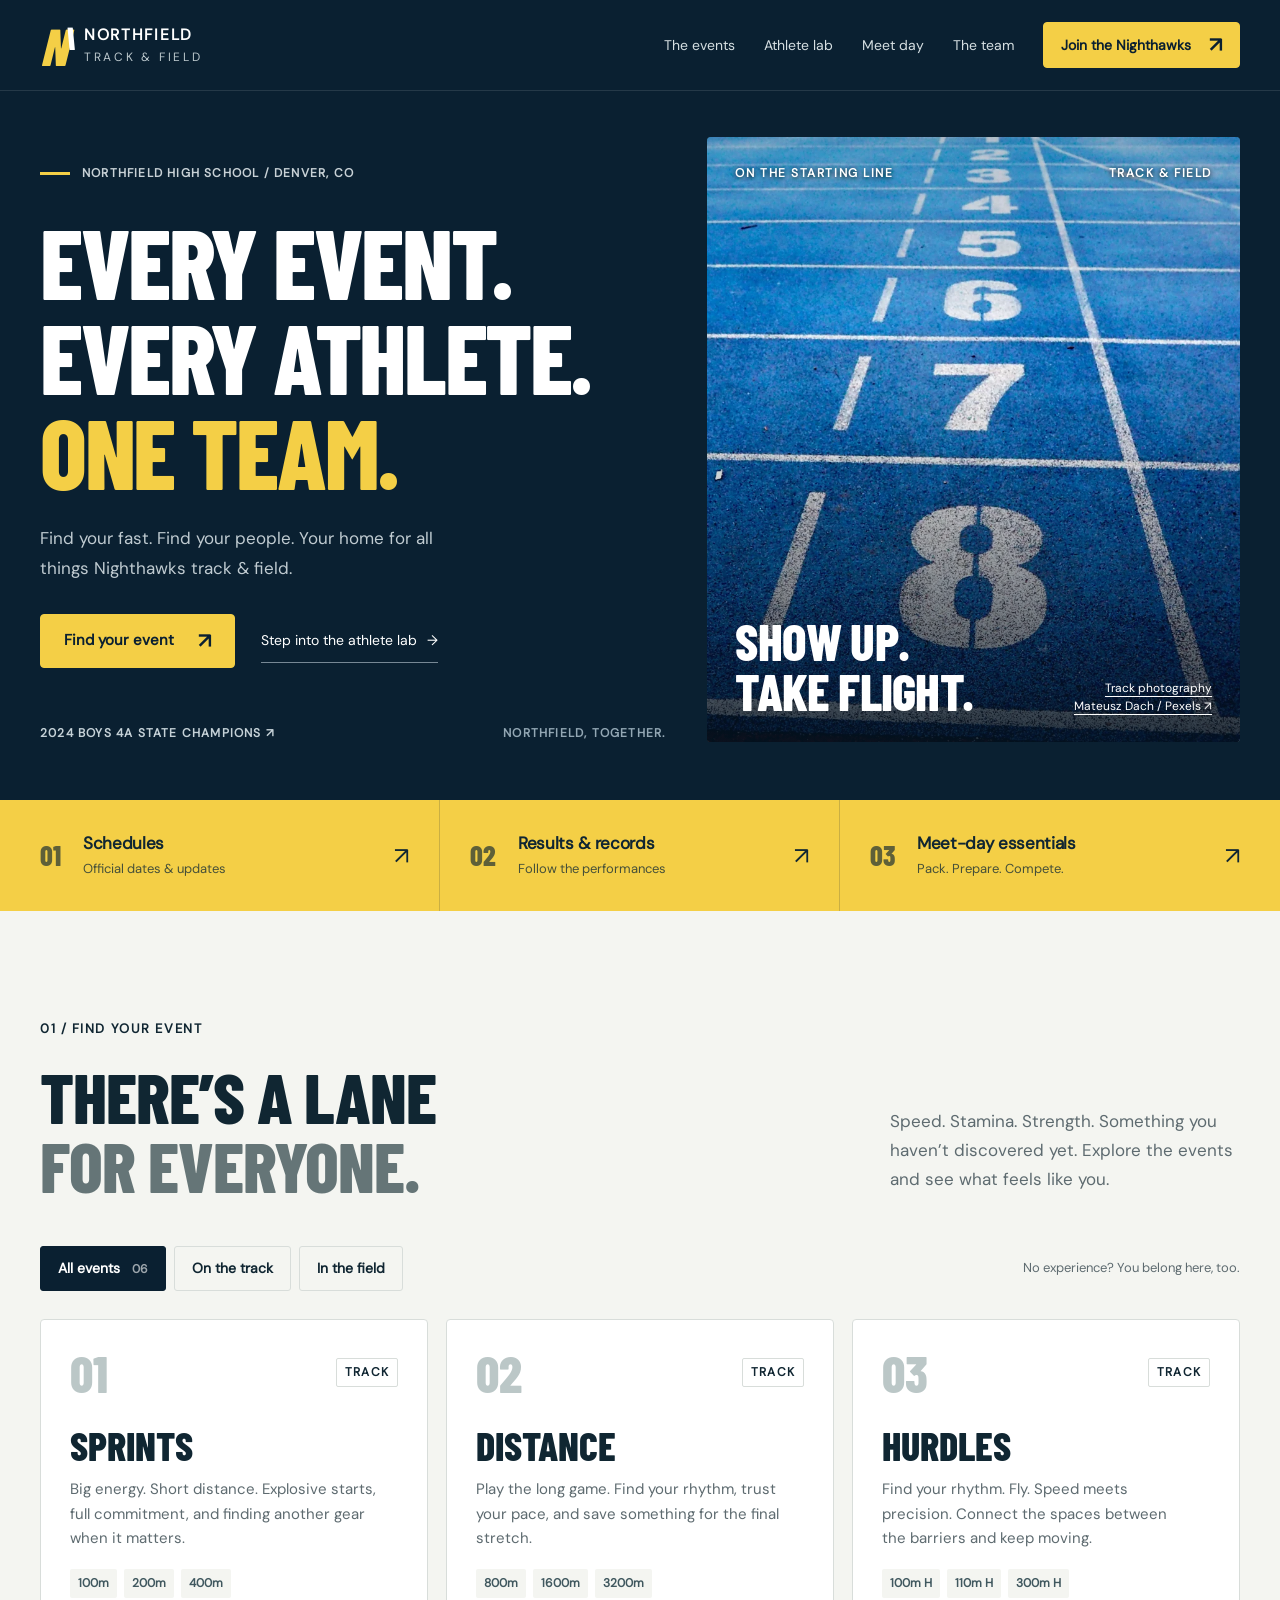
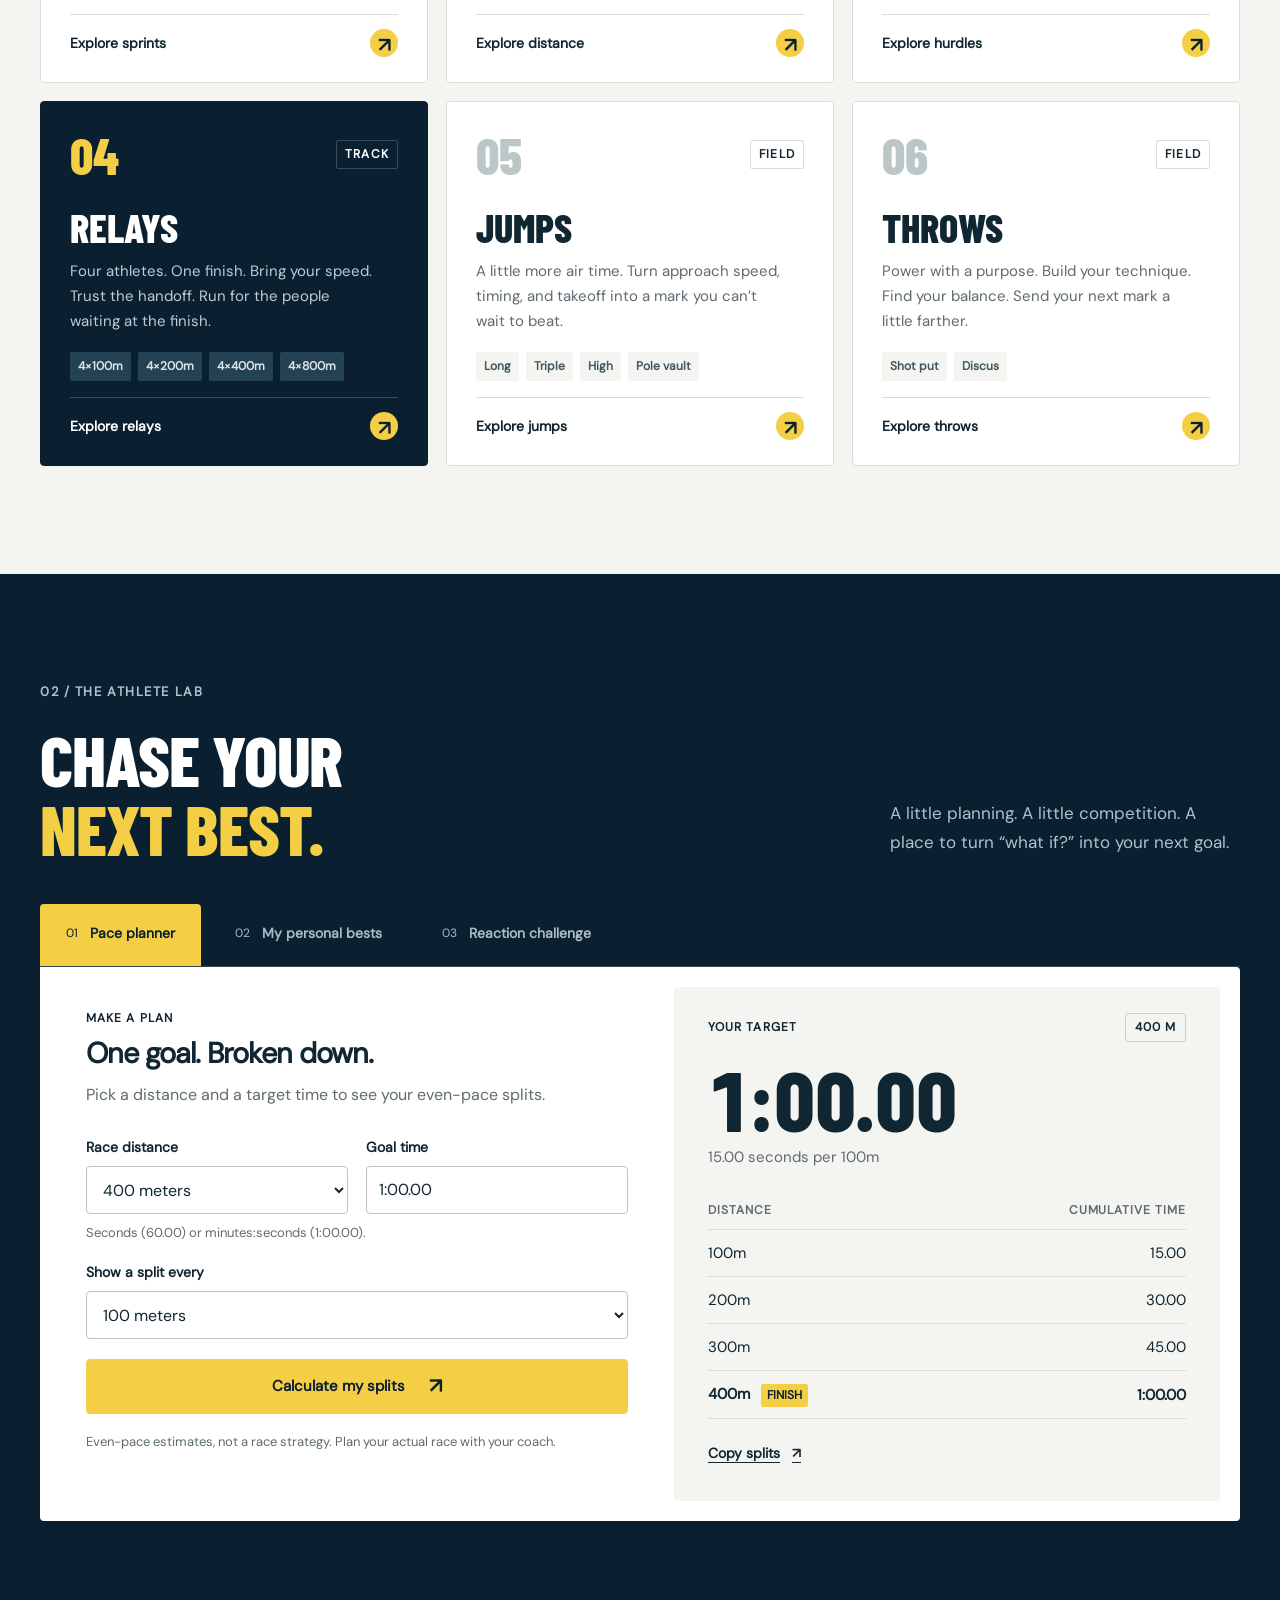
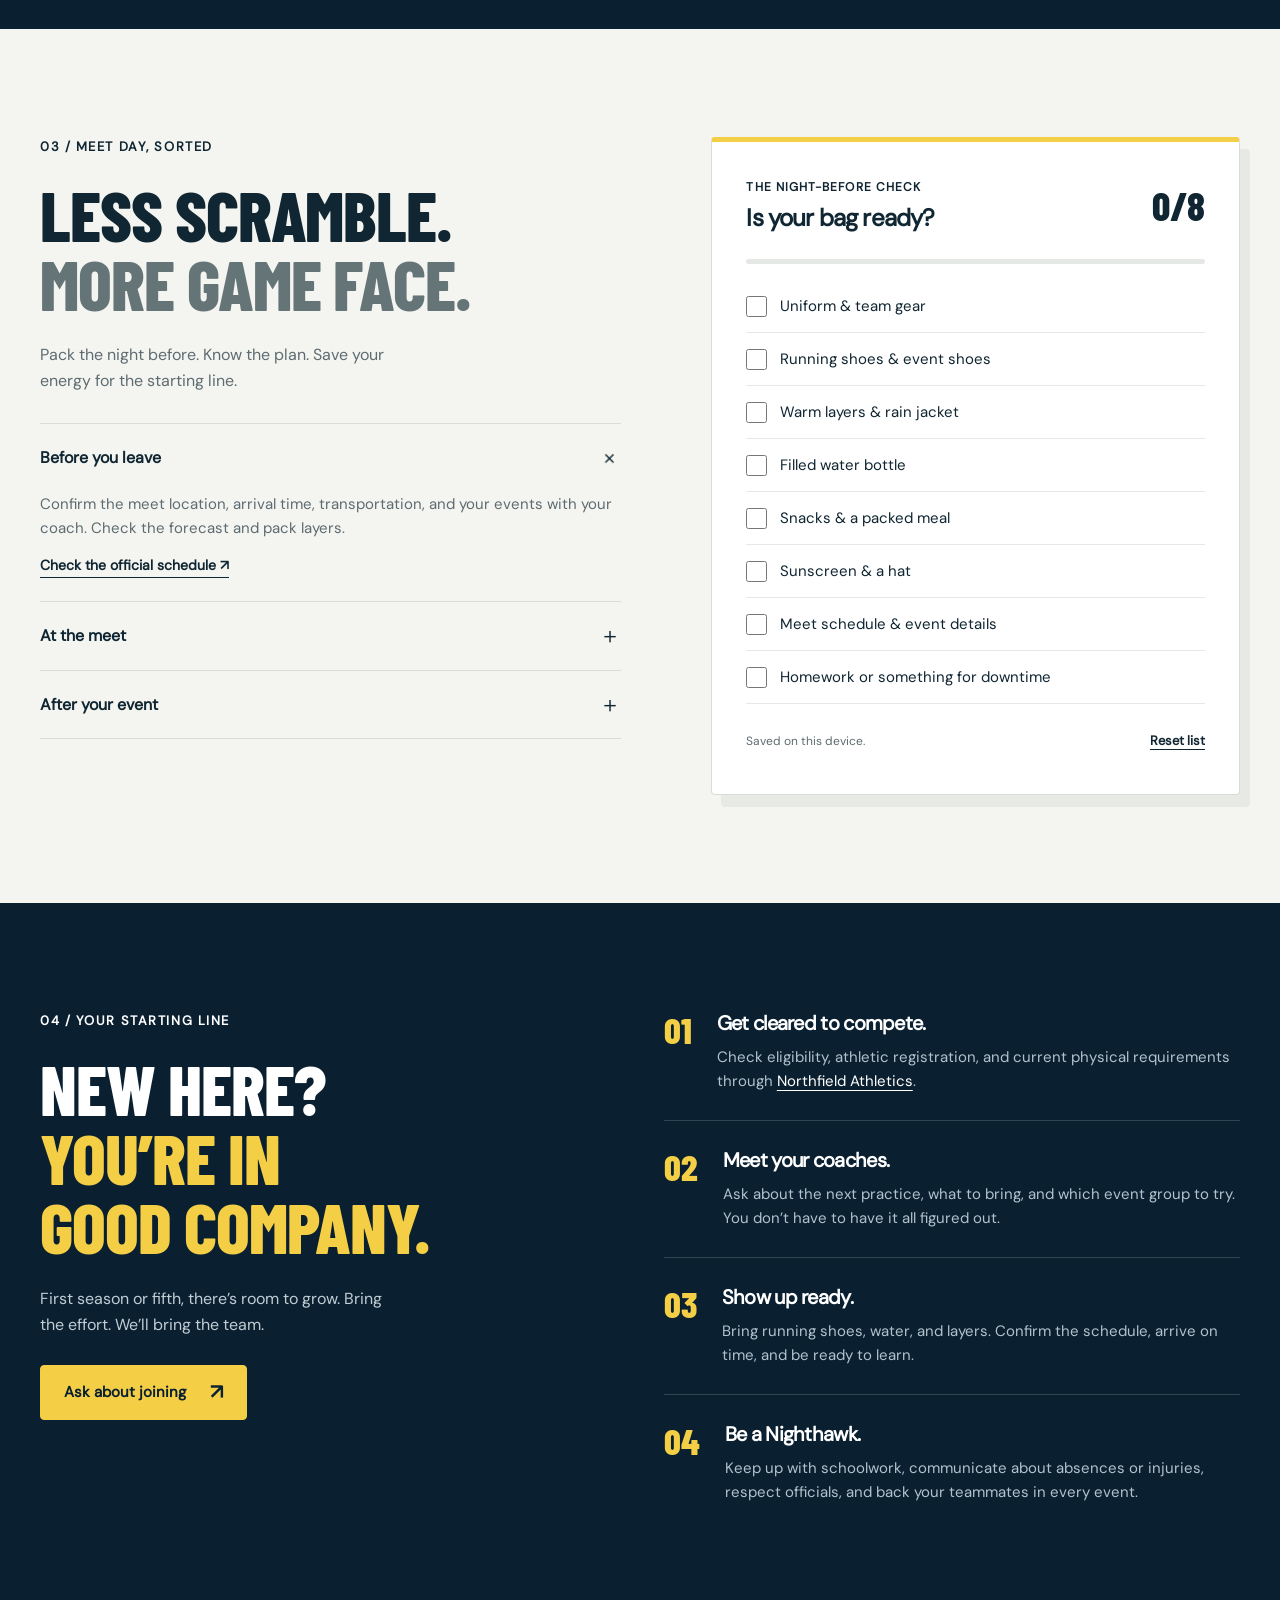
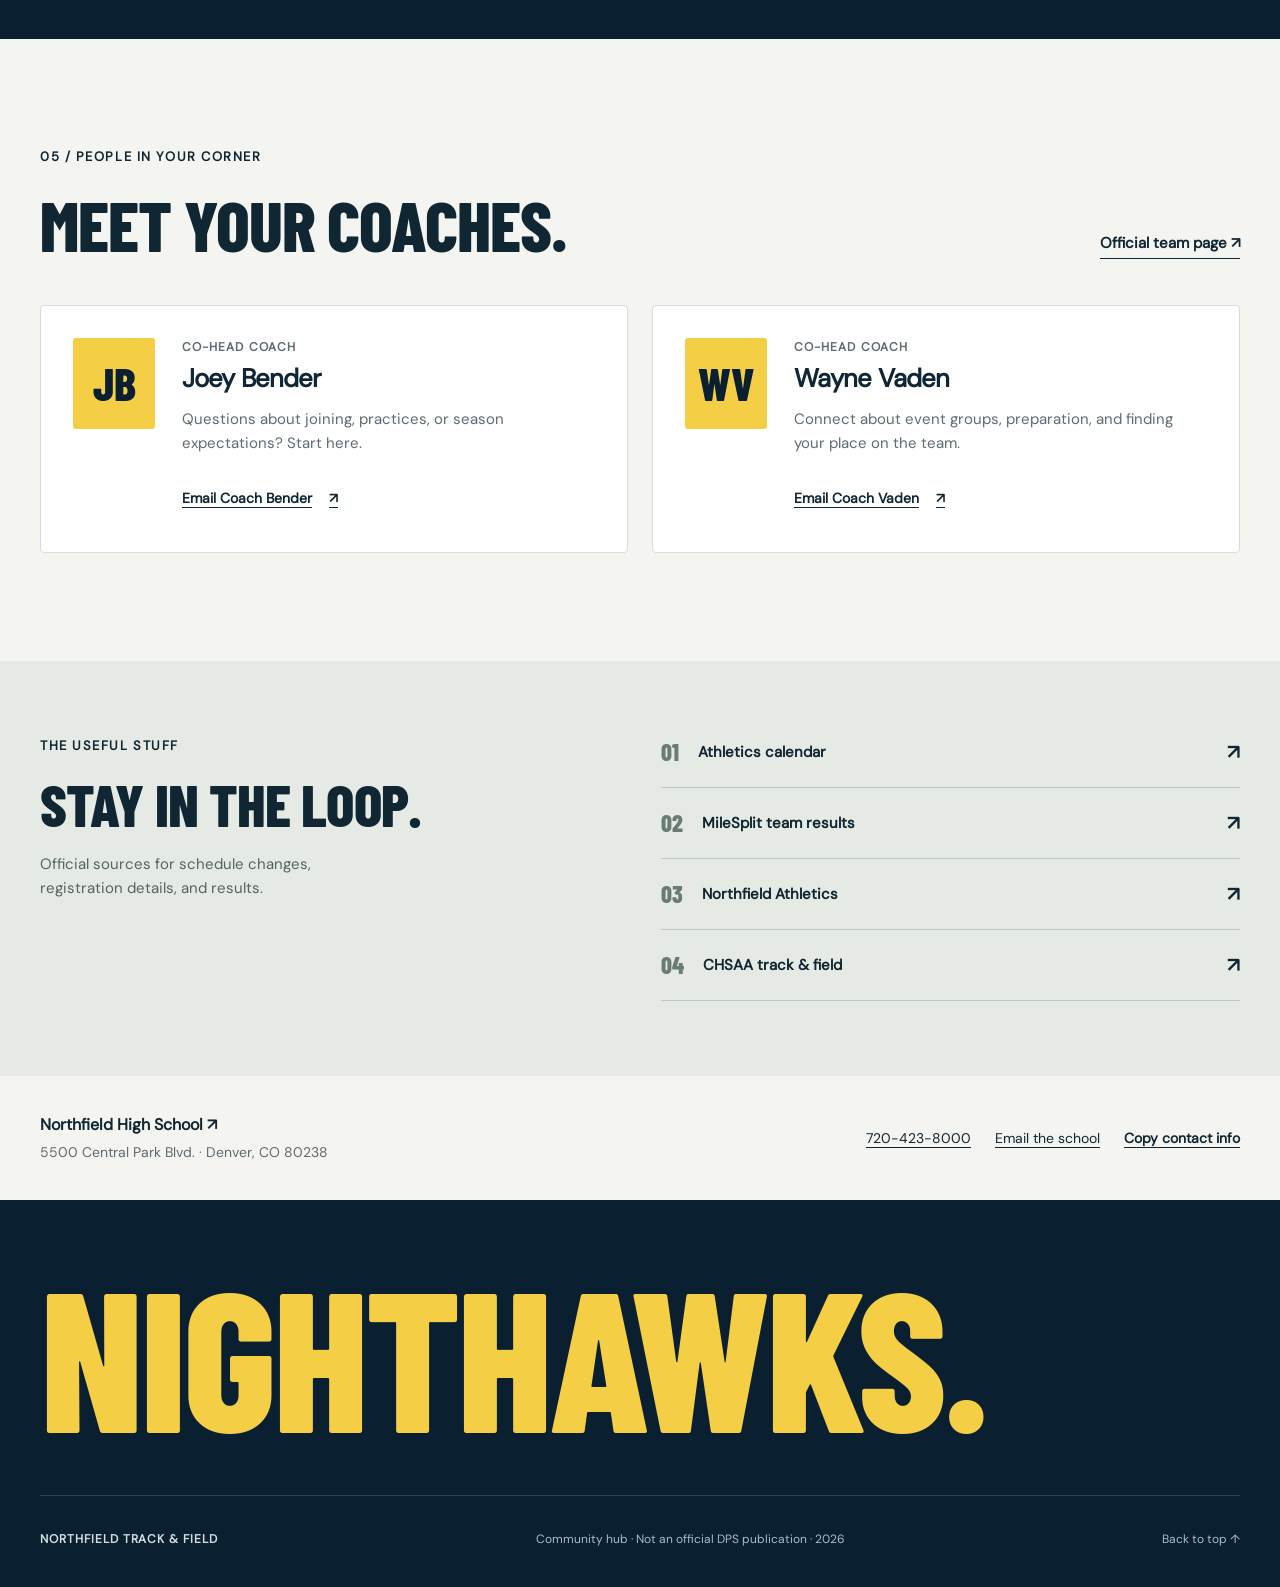
==== commit 6491f574: "Redesign Northfield track site and add athlete tools" ====
--- a/index.html
+++ b/index.html
@@ -1,269 +1,205 @@
 <!doctype html>
 <html lang="en">
 <head>
-  <meta charset="utf-8" />
-  <meta name="viewport" content="width=device-width, initial-scale=1" />
-  <title>Northfield Nighthawks Track & Field | Denver, CO</title>
-  <meta
-    name="description"
-    content="Community-facing team hub for Northfield High School Nighthawks Track & Field in Denver, Colorado."
-  />
-  <link rel="stylesheet" href="styles.css" />
+  <meta charset="utf-8">
+  <meta name="viewport" content="width=device-width, initial-scale=1">
+  <meta name="theme-color" content="#0a2031">
+  <meta name="description" content="The Northfield Nighthawks Track & Field community hub. Find your event, plan race splits, track your personal bests, and get ready for meet day.">
+  <title>Northfield Track & Field — Home of the Nighthawks</title>
+  <link rel="preload" href="assets/barlow-condensed-800.ttf" as="font" type="font/ttf" crossorigin>
+  <link rel="stylesheet" href="styles.css">
+  <script src="script.js" defer></script>
 </head>
-
 <body>
   <a class="skip-link" href="#main">Skip to content</a>
-
-  <header class="site-header" data-header>
-    <nav class="nav wrap" aria-label="Primary navigation">
+  <header class="site-header">
+    <nav class="nav wrap" aria-label="Main navigation">
       <a class="brand" href="#home" aria-label="Northfield Track and Field home">
-        <span class="brand-mark" aria-hidden="true">N</span>
-        <span class="brand-text">
-          <strong>Northfield</strong>
-          <small>Track &amp; Field</small>
-        </span>
+        <span class="brand-mark" aria-hidden="true">N<span>\</span></span>
+        <span class="brand-name">NORTHFIELD<small>TRACK &amp; FIELD</small></span>
       </a>
-
-      <button class="nav-toggle" type="button" aria-expanded="false" aria-controls="nav-menu" data-nav-toggle>
-        <span class="sr-only">Open navigation</span>
-        <span aria-hidden="true"></span>
-        <span aria-hidden="true"></span>
-        <span aria-hidden="true"></span>
-      </button>
-
-      <div class="nav-links" id="nav-menu" data-nav-menu>
-        <a href="#new">New Athletes</a>
-        <a href="#events">Events</a>
-        <a href="#meetday">Meet Day</a>
-        <a href="#coaches">Coaches</a>
-        <a href="#links">Links</a>
-        <a class="nav-cta" href="#contact">Contact</a>
+      <button class="nav-toggle" id="navToggle" type="button" aria-expanded="false" aria-controls="navMenu">Menu <span aria-hidden="true">＋</span></button>
+      <div class="nav-links" id="navMenu">
+        <a href="#events">The events</a>
+        <a href="#athlete-lab">Athlete lab</a>
+        <a href="#meetday">Meet day</a>
+        <a href="#coaches">The team</a>
+        <a class="button button-small" href="#new">Join the Nighthawks <span aria-hidden="true">↗</span></a>
       </div>
     </nav>
   </header>
-
   <main id="main">
-    <section class="hero section" id="home" aria-labelledby="hero-title">
-      <div class="hero-lines" aria-hidden="true">
-        <span></span>
-        <span></span>
-        <span></span>
-      </div>
-
+    <section class="hero" id="home" aria-labelledby="hero-title">
       <div class="wrap hero-grid">
-        <div class="hero-copy reveal">
-          <p class="eyebrow">Denver, Colorado • Home of the Nighthawks</p>
-          <h1 id="hero-title">Northfield Nighthawks Track &amp; Field</h1>
-          <p class="hero-lede">
-            Welcome to the team hub for athletes, families, and future Nighthawks.
-            Find what to expect, how to join, coach contacts, meet-day basics, and the official links you need for the season.
-          </p>
-
+        <div class="hero-copy">
+          <p class="eyebrow"><span class="short-rule" aria-hidden="true"></span> NORTHFIELD HIGH SCHOOL / DENVER, CO</p>
+          <h1 id="hero-title">EVERY EVENT.<br>EVERY ATHLETE.<br><span>ONE TEAM.</span></h1>
+          <p class="hero-description">Find your fast. Find your people. Your home for all things Nighthawks track &amp; field.</p>
           <div class="hero-actions">
-            <a class="button button-gold" href="#new">I’m new to track</a>
-            <a class="button button-ghost" href="#meetday">Meet-day guide</a>
-          </div>
-        </div>
-
-        <aside class="quick-start-card reveal" aria-label="Quick start checklist">
-          <p class="card-label">Quick start</p>
-          <h2>Before you show up</h2>
-
-          <ol class="mini-checklist">
-            <li>
-              <span>1</span>
-              <p>Check eligibility and athletic registration requirements.</p>
-            </li>
-            <li>
-              <span>2</span>
-              <p>Complete your physical and required participation forms.</p>
-            </li>
-            <li>
-              <span>3</span>
-              <p>Watch the official schedule for practices, meets, and changes.</p>
-            </li>
-            <li>
-              <span>4</span>
-              <p>Contact a coach with event questions or first-day concerns.</p>
-            </li>
-          </ol>
-        </aside>
-      </div>
-    </section>
-
-    <section class="welcome-strip" aria-label="Audience quick links">
-      <div class="wrap welcome-grid" id="audienceGrid"></div>
-    </section>
-
-    <section class="section" id="new" aria-labelledby="new-title">
-      <div class="wrap intro-grid">
-        <div class="section-heading reveal">
-          <p class="eyebrow">New athletes and families</p>
-          <h2 id="new-title">Start here if you are joining, transferring, or just curious.</h2>
-          <p>
-            Track and field has room for many kinds of athletes: sprinters, distance runners, jumpers,
-            throwers, hurdlers, relay runners, and students still figuring out where they fit.
-            This page is designed to help you understand the program before the first practice or meet.
-          </p>
-        </div>
-
-        <div class="info-panel reveal">
-          <h3>What you can expect</h3>
-          <p>
-            Practices are built around effort, consistency, improvement, and team culture. Some athletes arrive
-            with years of club or middle-school experience. Others try track for the first time in high school.
-            Coaches help athletes find events that match their strengths while also building confidence, fitness,
-            and race-day habits.
-          </p>
-          <a class="text-link" href="#events">Explore event groups</a>
-        </div>
-      </div>
-    </section>
-
-    <section class="section momentum-section" aria-labelledby="momentum-title">
-      <div class="wrap">
-        <div class="section-heading centered reveal">
-          <p class="eyebrow">Program momentum</p>
-          <h2 id="momentum-title">A proud Nighthawk program competing across Colorado.</h2>
-          <p>
-            Northfield Track &amp; Field has grown into a visible Denver program with state-level performances,
-            relay success, and a strong team identity.
-          </p>
-        </div>
-
-        <div class="stat-grid" id="statGrid"></div>
-      </div>
-    </section>
+            <a class="button" href="#events">Find your event <span aria-hidden="true">↗</span></a>
+            <a class="hero-secondary" href="#athlete-lab">Step into the athlete lab <span aria-hidden="true">→</span></a>
+          </div>
+          <div class="hero-footnote"><a class="mini-label" href="https://chsaanow.com/history/champions/school/northfield" target="_blank" rel="noopener noreferrer">2024 BOYS 4A STATE CHAMPIONS ↗</a><span class="mini-label">NORTHFIELD, TOGETHER.</span></div>
+        </div>
+        <figure class="hero-visual">
+          <img class="hero-photo" src="assets/running-track.webp" width="1800" height="975" alt="White numbered lanes on a blue running track" fetchpriority="high">
+          <div class="photo-topline"><span>ON THE STARTING LINE</span><span>TRACK &amp; FIELD</span></div>
+          <figcaption class="photo-caption"><span class="photo-title">SHOW UP.<br>TAKE FLIGHT.</span><a id="photoCredit" href="https://www.pexels.com/photo/blue-athletic-field-332835/" target="_blank" rel="noopener noreferrer">Track photography<br>Mateusz Dach / Pexels ↗</a></figcaption>
+        </figure>
+      </div>
+    </section>
+
+    <div class="quick-links wrap" aria-label="Team shortcuts">
+      <a href="https://www.arbiterlive.com/Teams?entityId=44001" target="_blank" rel="noopener noreferrer"><span class="quick-number">01</span><span><strong>Schedules</strong><small>Official dates &amp; updates</small></span><span class="quick-arrow" aria-hidden="true">↗</span></a>
+      <a href="https://co.milesplit.com/teams/38893-northfield-high-school" target="_blank" rel="noopener noreferrer"><span class="quick-number">02</span><span><strong>Results &amp; records</strong><small>Follow the performances</small></span><span class="quick-arrow" aria-hidden="true">↗</span></a>
+      <a href="#meetday"><span class="quick-number">03</span><span><strong>Meet-day essentials</strong><small>Pack. Prepare. Compete.</small></span><span class="quick-arrow" aria-hidden="true">↗</span></a>
+    </div>
 
     <section class="section events-section" id="events" aria-labelledby="events-title">
       <div class="wrap">
-        <div class="section-heading reveal">
-          <p class="eyebrow">Find your event</p>
-          <h2 id="events-title">There is more than one way to be fast, strong, or competitive.</h2>
-          <p>
-            Use these event cards as a starting point. You do not need to know your perfect event on day one.
-            Coaches may move athletes between groups as they learn more about speed, endurance, strength, and technique.
-          </p>
-        </div>
-
-        <div class="filter-controls reveal" id="eventFilters" aria-label="Filter event groups"></div>
-        <div class="event-grid" id="eventGrid" aria-live="polite"></div>
-      </div>
-    </section>
-
-    <section class="section join-section" aria-labelledby="join-title">
+        <div class="section-top">
+          <div><p class="eyebrow">01 / FIND YOUR EVENT</p><h2 id="events-title">THERE’S A LANE<br><span class="text-muted">FOR EVERYONE.</span></h2></div>
+          <p class="section-intro">Speed. Stamina. Strength. Something you haven’t discovered yet. Explore the events and see what feels like you.</p>
+        </div>
+        <div class="event-toolbar">
+          <div class="filter-controls" role="group" aria-label="Filter event groups">
+            <button type="button" class="filter-button" data-filter="all" aria-pressed="true">All events <span>06</span></button>
+            <button type="button" class="filter-button" data-filter="track" aria-pressed="false">On the track</button>
+            <button type="button" class="filter-button" data-filter="field" aria-pressed="false">In the field</button>
+          </div>
+          <p class="small-note">No experience? You belong here, too.</p>
+        </div>
+        <p id="eventCount" class="sr-only" role="status">Showing all 6 event groups.</p>
+        <div class="event-grid" id="eventGrid"></div>
+        <noscript><p>Sprints: 100m, 200m, 400m. Distance: 800m, 1600m, 3200m. Explore hurdles, relays, jumps, and throws with a coach. Enable JavaScript for the event explorer and athlete tools.</p></noscript>
+      </div>
+    </section>
+
+    <section class="athlete-section section" id="athlete-lab" aria-labelledby="lab-title">
+      <div class="wrap">
+        <div class="section-top">
+          <div><p class="eyebrow">02 / THE ATHLETE LAB</p><h2 id="lab-title">CHASE YOUR<br><span class="text-gold">NEXT BEST.</span></h2></div>
+          <p class="section-intro">A little planning. A little competition. A place to turn “what if?” into your next goal.</p>
+        </div>
+        <div class="lab-tabs" role="tablist" aria-label="Athlete tools">
+          <button type="button" role="tab" id="tab-pace" aria-controls="panel-pace" aria-selected="true" tabindex="0">01 <span>Pace planner</span></button>
+          <button type="button" role="tab" id="tab-marks" aria-controls="panel-marks" aria-selected="false" tabindex="-1">02 <span>My personal bests</span></button>
+          <button type="button" role="tab" id="tab-reaction" aria-controls="panel-reaction" aria-selected="false" tabindex="-1">03 <span>Reaction challenge</span></button>
+        </div>
+        <div class="lab-panel" role="tabpanel" id="panel-pace" aria-labelledby="tab-pace" tabindex="0">
+          <div class="pace-grid">
+            <div class="lab-inputs">
+              <p class="mini-label">MAKE A PLAN</p><h3>One goal. Broken down.</h3>
+              <p>Pick a distance and a target time to see your even-pace splits.</p>
+              <form id="paceForm" novalidate>
+                <div class="form-row">
+                  <label>Race distance<select id="paceDistance" name="distance"><option value="100">100 meters</option><option value="200">200 meters</option><option value="400" selected>400 meters</option><option value="800">800 meters</option><option value="1600">1600 meters</option><option value="3200">3200 meters</option></select></label>
+                  <label>Goal time<input id="paceTime" name="time" type="text" inputmode="decimal" value="1:00.00" maxlength="12" aria-describedby="paceHelp paceError" required></label>
+                </div>
+                <p class="field-help" id="paceHelp">Seconds (60.00) or minutes:seconds (1:00.00).</p>
+                <label>Show a split every<select id="paceInterval" name="interval"><option value="100" selected>100 meters</option><option value="200">200 meters</option><option value="400">400 meters</option></select></label>
+                <p class="form-error" id="paceError" role="alert"></p>
+                <button class="button" type="submit">Calculate my splits <span aria-hidden="true">↗</span></button>
+              </form>
+              <p class="small-note">Even-pace estimates, not a race strategy. Plan your actual race with your coach.</p>
+            </div>
+            <div class="pace-results" id="paceResults" aria-live="polite" aria-atomic="true">
+              <div class="result-top"><span class="mini-label">YOUR TARGET</span><span id="paceEventLabel" class="pill">400 M</span></div>
+              <p class="target-time" id="targetTime">1:00.00</p>
+              <p id="paceSummary" class="pace-summary">15.00 seconds per 100m</p>
+              <table class="split-table"><caption class="sr-only">Cumulative even-pace splits</caption><thead><tr><th scope="col">DISTANCE</th><th scope="col">CUMULATIVE TIME</th></tr></thead><tbody id="splitBody"><tr><th scope="row">100m</th><td>15.00</td></tr><tr><th scope="row">200m</th><td>30.00</td></tr><tr><th scope="row">300m</th><td>45.00</td></tr><tr><th scope="row">400m <span>FINISH</span></th><td>1:00.00</td></tr></tbody></table>
+              <button class="text-button" id="copySplits" type="button">Copy splits <span aria-hidden="true">↗</span></button>
+            </div>
+          </div>
+        </div>
+        <div class="lab-panel" role="tabpanel" id="panel-marks" aria-labelledby="tab-marks" tabindex="0" hidden>
+          <div class="marks-heading"><div><p class="mini-label">YOUR PROGRESS, YOUR WAY</p><h3>Keep the marks that matter.</h3><p>Saved on this device. Export a copy to keep your progress.</p></div><button type="button" class="button button-outline" id="exportMarks">Export CSV <span aria-hidden="true">↗</span></button></div>
+          <form id="markForm" novalidate>
+            <div class="mark-fields">
+              <label>Event<select id="markEvent" name="event"><option value="100">100m</option><option value="200">200m</option><option value="400" selected>400m</option><option value="800">800m</option><option value="1600">1600m</option><option value="3200">3200m</option><option value="100h">100m hurdles</option><option value="110h">110m hurdles</option><option value="300h">300m hurdles</option><option value="long">Long jump</option><option value="triple">Triple jump</option><option value="high">High jump</option><option value="vault">Pole vault</option><option value="shot">Shot put</option><option value="discus">Discus</option></select></label>
+              <label><span id="markValueLabel">Time</span><input type="text" id="markValue" name="value" placeholder="1:05.00" inputmode="decimal" maxlength="12" required aria-describedby="markHelp markError"></label>
+              <label>Date<input id="markDate" name="date" type="date" required aria-describedby="markError"></label>
+              <button class="button" type="submit">Save mark <span aria-hidden="true">＋</span></button>
+            </div>
+            <p id="markHelp" class="field-help">Enter seconds or minutes:seconds. Bests are compared within the same event.</p>
+            <p id="markError" class="form-error" role="alert"></p>
+          </form>
+          <div id="marksList" class="marks-list" aria-live="polite"></div>
+        </div>
+        <div class="lab-panel" role="tabpanel" id="panel-reaction" aria-labelledby="tab-reaction" tabindex="0" hidden>
+          <div class="reaction-grid">
+            <div><p class="mini-label">ON YOUR MARKS</p><h3>How quick is your click?</h3><p>Start a round. Hold until you see <strong>GO</strong>, then tap as fast as you can.</p><p class="small-note">Keyboard: focus the pad and use Space or Enter. Just for fun—your screen and device affect the result.</p><div class="reaction-best"><span>YOUR BEST ON THIS DEVICE</span><strong id="reactionBest">— <small>ms</small></strong></div></div>
+            <button type="button" id="reactionPad" class="reaction-pad" data-state="idle" aria-describedby="reactionHelp"><span class="reaction-lights" aria-hidden="true"><i></i><i></i><i></i></span><span id="reactionTitle">READY?</span><span id="reactionHelp">Tap to start the challenge</span></button>
+          </div>
+          <p id="reactionStatus" class="sr-only" role="status" aria-live="polite"></p>
+        </div>
+        <p id="storageStatus" class="storage-status" role="status" hidden></p>
+      </div>
+    </section>
+
+    <section class="section meetday-section" id="meetday" aria-labelledby="meetday-title">
+      <div class="wrap meetday-grid">
+        <div class="meetday-copy"><p class="eyebrow">03 / MEET DAY, SORTED</p><h2 id="meetday-title">LESS SCRAMBLE.<br><span class="text-muted">MORE GAME FACE.</span></h2><p>Pack the night before. Know the plan. Save your energy for the starting line.</p>
+          <div class="meetday-guide">
+            <details open><summary>Before you leave <span aria-hidden="true">＋</span></summary><p>Confirm the meet location, arrival time, transportation, and your events with your coach. Check the forecast and pack layers.</p><a class="text-link" href="https://www.arbiterlive.com/Teams?entityId=44001" target="_blank" rel="noopener noreferrer">Check the official schedule ↗</a></details>
+            <details><summary>At the meet <span aria-hidden="true">＋</span></summary><p>Find the team area, check your heat, lane, flight, or relay leg, and listen for event calls. Follow your coach’s warm-up plan and cheer for teammates.</p></details>
+            <details><summary>After your event <span aria-hidden="true">＋</span></summary><p>Cool down, hydrate, and check in with a coach. Support athletes still competing, clean up the team area, and confirm the plan before leaving.</p></details>
+          </div>
+        </div>
+        <div class="packing-card">
+          <div class="packing-title"><div><p class="mini-label">THE NIGHT-BEFORE CHECK</p><h3>Is your bag ready?</h3></div><span class="packing-count" id="packingCount">0/8</span></div>
+          <progress id="packingProgress" max="8" value="0" aria-label="Packing progress">0 of 8</progress>
+          <div id="packingList" class="packing-list">
+            <label><input type="checkbox" value="uniform"><span>Uniform &amp; team gear</span></label>
+            <label><input type="checkbox" value="shoes"><span>Running shoes &amp; event shoes</span></label>
+            <label><input type="checkbox" value="layers"><span>Warm layers &amp; rain jacket</span></label>
+            <label><input type="checkbox" value="water"><span>Filled water bottle</span></label>
+            <label><input type="checkbox" value="snacks"><span>Snacks &amp; a packed meal</span></label>
+            <label><input type="checkbox" value="sun"><span>Sunscreen &amp; a hat</span></label>
+            <label><input type="checkbox" value="schedule"><span>Meet schedule &amp; event details</span></label>
+            <label><input type="checkbox" value="downtime"><span>Homework or something for downtime</span></label>
+          </div>
+          <div class="packing-bottom"><p id="packingStatus" role="status">Saved on this device.</p><button class="text-button" type="button" id="resetPacking">Reset list</button></div>
+        </div>
+      </div>
+    </section>
+
+    <section class="join-section section" id="new" aria-labelledby="join-title">
       <div class="wrap join-grid">
-        <div class="join-copy reveal">
-          <p class="eyebrow">Joining the team</p>
-          <h2 id="join-title">A clear checklist for athletes and parents.</h2>
-          <p>
-            Athletic requirements can change, so always verify final details through Northfield Athletics,
-            the coaching staff, and the official school calendar. Use this checklist to know what to ask about.
-          </p>
-        </div>
-
-        <div class="step-list reveal" id="joinSteps"></div>
-      </div>
-    </section>
-
-    <section class="section meetday-section" id="meetday" aria-labelledby="meetday-title">
-      <div class="wrap">
-        <div class="section-heading centered reveal">
-          <p class="eyebrow">Meet-day guide</p>
-          <h2 id="meetday-title">What athletes and families should know before competition day.</h2>
-          <p>
-            Track meets can feel confusing at first because many events happen across the same afternoon.
-            The basics below help everyone arrive prepared and support the team well.
-          </p>
-        </div>
-
-        <div class="meetday-grid" id="meetDayGrid"></div>
-      </div>
-    </section>
-
-    <section class="section expectations-section" aria-labelledby="expectations-title">
-      <div class="wrap expectations-grid">
-        <div class="section-heading reveal">
-          <p class="eyebrow">Team culture</p>
-          <h2 id="expectations-title">Simple habits that make the whole team better.</h2>
-          <p>
-            Track is both individual and team-based. Your marks matter, but so do your consistency,
-            communication, sportsmanship, and willingness to support teammates in every event area.
-          </p>
-        </div>
-
-        <div class="expectation-list reveal" id="expectationList"></div>
+        <div><p class="eyebrow">04 / YOUR STARTING LINE</p><h2 id="join-title">NEW HERE?<br><span class="text-gold">YOU’RE IN<br>GOOD COMPANY.</span></h2><p>First season or fifth, there’s room to grow. Bring the effort. We’ll bring the team.</p><a class="button" href="mailto:joseph_bender@dpsk12.net?subject=Interested%20in%20Northfield%20Track%20%26%20Field">Ask about joining <span aria-hidden="true">↗</span></a></div>
+        <ol class="join-steps">
+          <li><span>01</span><div><h3>Get cleared to compete.</h3><p>Check eligibility, athletic registration, and current physical requirements through <a href="https://northfield.dpsk12.org/athletics/athletic-programs/" target="_blank" rel="noopener noreferrer">Northfield Athletics</a>.</p></div></li>
+          <li><span>02</span><div><h3>Meet your coaches.</h3><p>Ask about the next practice, what to bring, and which event group to try. You don’t have to have it all figured out.</p></div></li>
+          <li><span>03</span><div><h3>Show up ready.</h3><p>Bring running shoes, water, and layers. Confirm the schedule, arrive on time, and be ready to learn.</p></div></li>
+          <li><span>04</span><div><h3>Be a Nighthawk.</h3><p>Keep up with schoolwork, communicate about absences or injuries, respect officials, and back your teammates in every event.</p></div></li>
+        </ol>
       </div>
     </section>
 
     <section class="section coaches-section" id="coaches" aria-labelledby="coaches-title">
       <div class="wrap">
-        <div class="section-heading centered reveal">
-          <p class="eyebrow">Coaches</p>
-          <h2 id="coaches-title">Connect with the coaching staff.</h2>
-          <p>
-            Use coach email for questions about joining, event groups, expectations, or how to prepare for the season.
-          </p>
-        </div>
-
-        <div class="coach-grid" id="coachGrid"></div>
-      </div>
-    </section>
-
-    <section class="section links-section" id="links" aria-labelledby="links-title">
-      <div class="wrap links-grid">
-        <div class="section-heading reveal">
-          <p class="eyebrow">Official links</p>
-          <h2 id="links-title">Schedules, results, and school pages.</h2>
-          <p>
-            For the most current dates, times, registration requirements, and meet updates, use the official school
-            and athletics links. This website is a helpful community-facing hub, not the final authority on schedule changes.
-          </p>
-        </div>
-
-        <div class="link-card-grid reveal" id="linkGrid"></div>
-      </div>
-    </section>
-
-    <section class="section contact-section" id="contact" aria-labelledby="contact-title">
-      <div class="wrap contact-grid">
-        <div class="contact-card reveal">
-          <p class="eyebrow">School contact</p>
-          <h2 id="contact-title">Northfield High School</h2>
-          <address>
-            5500 Central Park Blvd.<br />
-            Denver, CO 80238<br />
-            Main Line: <a href="tel:+17204238000">720-423-8000</a><br />
-            Email: <a href="mailto:nhscommunications@dpsk12.org">nhscommunications@dpsk12.org</a>
-          </address>
-
-          <button class="button button-navy" type="button" data-copy-contact>Copy contact info</button>
-          <p class="copy-status" data-copy-status role="status" aria-live="polite"></p>
-        </div>
-
-        <div class="contact-card dark-card reveal">
-          <p class="eyebrow">For families</p>
-          <h3>Not sure who to ask?</h3>
-          <p>
-            Start with the coach for track-specific questions, and use the school or athletics office for registration,
-            eligibility, transportation, and schedule-confirmation questions.
-          </p>
-          <div class="contact-actions">
-            <a class="button button-gold" href="mailto:joseph_bender@dpsk12.net">Email Coach Bender</a>
-            <a class="button button-ghost" href="mailto:wayne_vaden@dpsk12.net">Email Coach Vaden</a>
-          </div>
-        </div>
-      </div>
+        <div class="section-top"><div><p class="eyebrow">05 / PEOPLE IN YOUR CORNER</p><h2 id="coaches-title">MEET YOUR COACHES.</h2></div><a class="text-link" href="https://northfield.dpsk12.org/athletics/athletic-programs/track-and-field-mens-and-womens/" target="_blank" rel="noopener noreferrer">Official team page ↗</a></div>
+        <div class="coach-grid">
+          <article class="coach-card"><div class="coach-initials" aria-hidden="true">JB</div><div class="coach-info"><p class="mini-label">CO-HEAD COACH</p><h3>Joey Bender</h3><p>Questions about joining, practices, or season expectations? Start here.</p><a href="mailto:joseph_bender@dpsk12.net">Email Coach Bender <span aria-hidden="true">↗</span></a></div></article>
+          <article class="coach-card"><div class="coach-initials" aria-hidden="true">WV</div><div class="coach-info"><p class="mini-label">CO-HEAD COACH</p><h3>Wayne Vaden</h3><p>Connect about event groups, preparation, and finding your place on the team.</p><a href="mailto:wayne_vaden@dpsk12.net">Email Coach Vaden <span aria-hidden="true">↗</span></a></div></article>
+        </div>
+      </div>
+    </section>
+
+    <section class="resources-section" id="links" aria-labelledby="links-title">
+      <div class="wrap resources-grid"><div><p class="eyebrow">THE USEFUL STUFF</p><h2 id="links-title">STAY IN THE LOOP.</h2><p>Official sources for schedule changes, registration details, and results.</p></div><div class="resource-links">
+        <a href="https://www.arbiterlive.com/Teams?entityId=44001" target="_blank" rel="noopener noreferrer"><span>01</span> Athletics calendar <span aria-hidden="true">↗</span></a>
+        <a href="https://co.milesplit.com/teams/38893-northfield-high-school" target="_blank" rel="noopener noreferrer"><span>02</span> MileSplit team results <span aria-hidden="true">↗</span></a>
+        <a href="https://northfield.dpsk12.org/athletics/athletic-programs/" target="_blank" rel="noopener noreferrer"><span>03</span> Northfield Athletics <span aria-hidden="true">↗</span></a>
+        <a href="https://chsaanow.com/sports/track-and-field" target="_blank" rel="noopener noreferrer"><span>04</span> CHSAA track &amp; field <span aria-hidden="true">↗</span></a>
+      </div></div>
+    </section>
+    <section class="contact-section" id="contact" aria-label="School contact">
+      <div class="wrap contact-row"><div><a class="school-name" href="https://northfield.dpsk12.org/" target="_blank" rel="noopener noreferrer">Northfield High School ↗</a><address>5500 Central Park Blvd. · Denver, CO 80238</address></div><div class="school-contact"><a href="tel:+17204238000">720-423-8000</a><a href="mailto:nhscommunications@dpsk12.org">Email the school</a><button class="text-button" type="button" id="copyContact">Copy contact info</button></div></div>
     </section>
   </main>
-
-  <footer class="site-footer">
-    <div class="wrap footer-grid">
-      <p>Northfield Nighthawks Track &amp; Field community hub.</p>
-      <p>Concept website • Not an official Denver Public Schools publication • <span id="year"></span></p>
-    </div>
-  </footer>
-
-  <script src="script.js"></script>
+  <footer class="site-footer"><div class="wrap"><div class="footer-wordmark" aria-hidden="true">NIGHTHAWKS.</div><div class="footer-bottom"><p>NORTHFIELD TRACK &amp; FIELD</p><p>Community hub · Not an official DPS publication · <span id="year">2026</span></p><a href="#home">Back to top ↑</a></div></div></footer>
+  <dialog class="event-dialog" id="eventDialog" aria-labelledby="dialogTitle"><div class="dialog-top"><span class="mini-label" id="dialogCategory">EVENT GUIDE</span><button class="dialog-close" type="button" id="closeDialog" aria-label="Close event guide">×</button></div><p class="dialog-number" id="dialogNumber" aria-hidden="true">01</p><h2 id="dialogTitle">Sprints</h2><p id="dialogDescription"></p><div class="event-tags" id="dialogTags"></div><div class="dialog-columns"><div><h3>What you’ll work on</h3><p id="dialogTraining"></p></div><div><h3>Give it a try if…</h3><p id="dialogFit"></p></div></div><p class="dialog-note">Your event group is a starting point. Talk to your coach about trying something new.</p><a class="button" id="dialogCoach" href="mailto:joseph_bender@dpsk12.net">Ask a coach about this event ↗</a></dialog>
+  <div class="toast" id="toast" role="status" aria-live="polite" hidden></div>
 </body>
 </html>
--- a/styles.css
+++ b/styles.css
@@ -1,1162 +1,276 @@
-:root {
-  --navy: #052f63;
-  --navy-900: #061b33;
-  --navy-700: #0b4f94;
-  --gold: #ffc928;
-  --gold-700: #d9a700;
-  --sky: #eaf5ff;
-  --cloud: #f6f8fc;
-  --white: #ffffff;
-  --ink: #0c1628;
-  --muted: #5e6a7d;
-  --line: rgba(12, 22, 40, 0.12);
-  --shadow: 0 22px 70px rgba(8, 24, 50, 0.14);
-  --radius-xl: 30px;
-  --radius-lg: 22px;
-  --radius-md: 16px;
-  --max-width: 1160px;
-}
+@font-face{font-family:'Barlow Condensed';src:url('assets/barlow-condensed-800.ttf') format('truetype');font-style:normal;font-weight:800;font-display:swap}
+@font-face{font-family:'DM Sans';src:url('assets/dm-sans.ttf') format('truetype');font-style:normal;font-weight:400;font-display:swap}
+:root{--navy:#0a2031;--navy-soft:#132f43;--gold:#f4cf46;--paper:#f4f5f1;--white:#fff;--ink:#102632;--muted:#5e6b70;--line:#d8ddda;--display:'Barlow Condensed',Impact,'Arial Narrow',sans-serif;--body:'DM Sans',Arial,sans-serif;--radius:4px;--wrap:1360px}
+*{box-sizing:border-box}
+html{scroll-behavior:smooth;scroll-padding-top:110px}
+body{margin:0;color:var(--ink);background:var(--paper);font-family:var(--body);font-size:16px;line-height:1.6;-webkit-font-smoothing:antialiased}
+h1,h2,h3,p,figure{margin:0}
+h1,h2{font-family:var(--display);font-weight:800;line-height:.98;letter-spacing:-.015em}
+h2{font-size:clamp(3rem,5.5vw,5rem)}
+h3{font-size:1.4rem;line-height:1.2;letter-spacing:-.035em}
+a{color:inherit;text-underline-offset:4px}
+button,input,select{font:inherit}
+button,a,input,select,summary{-webkit-tap-highlight-color:transparent}
+button{cursor:pointer}
+a,button{touch-action:manipulation}
+button{color:inherit}
+img{display:block;max-width:100%}
+button:disabled{cursor:not-allowed;opacity:.5}
+[hidden]{display:none!important}
+:focus-visible{outline:3px solid #147bb1;outline-offset:5px}
+::selection{background:var(--gold);color:var(--navy)}
+.wrap{width:min(calc(100% - 80px),var(--wrap));margin-inline:auto}
+.section{padding:108px 0;scroll-margin-top:15px}
+.eyebrow{display:flex;align-items:center;gap:12px;font-size:.8125rem;font-weight:700;letter-spacing:.12em;margin-bottom:22px}
+.mini-label{font-size:.75rem;font-weight:700;letter-spacing:.09em;line-height:1.5}
+.text-gold{color:var(--gold)}
+.text-muted{color:#657577}
+.short-rule{display:inline-block;background:var(--gold);width:30px;height:3px;flex-shrink:0}
+.section-top{display:flex;align-items:flex-end;justify-content:space-between;gap:40px;margin-bottom:46px}
+.section-intro{max-width:350px;color:var(--muted);font-size:1.0625rem;line-height:1.7;padding-bottom:6px}
+.small-note{color:var(--muted);font-size:.8125rem;line-height:1.6}
+.text-link{font-size:.9375rem;font-weight:700;text-decoration:none;border-bottom:1px solid;padding-bottom:3px}
+.text-button{display:inline-flex;align-items:center;justify-content:center;gap:12px;min-height:44px;border:0;background:transparent;font-size:.875rem;font-weight:700;padding:8px 0;text-decoration:underline;text-underline-offset:4px}
+.button{display:inline-flex;justify-content:center;align-items:center;gap:24px;padding:16px 23px;min-height:54px;border:1px solid var(--gold);border-radius:var(--radius);background:var(--gold);color:var(--navy);font-size:.9375rem;font-weight:700;text-decoration:none;line-height:1.3;transition:background .2s,transform .2s}
+.button:hover{background:#ffdc60;transform:translateY(-2px)}
+.button span[aria-hidden]{font-size:1.3rem;line-height:1}
+.button-small{min-height:46px;font-size:.875rem;padding:12px 17px;gap:18px}
+.button-outline{background:transparent;border-color:var(--line);color:var(--ink)}
+.button-outline:hover{background:var(--paper)}
+.skip-link{position:fixed;top:10px;left:10px;z-index:500;background:var(--gold);color:var(--ink);padding:12px 20px;transform:translateY(-200%)}
+.skip-link:focus{transform:translateY(0)}
+.sr-only{position:absolute;width:1px;height:1px;padding:0;margin:-1px;overflow:hidden;clip:rect(0,0,0,0);white-space:nowrap;border:0}
+.site-header{position:sticky;top:0;z-index:100;color:#fff;background:var(--navy);border-bottom:1px solid #ffffff1c}
+.nav{min-height:90px;display:flex;justify-content:space-between;align-items:center;gap:24px}
+.brand{display:flex;align-items:center;gap:13px;text-decoration:none;flex-shrink:0}
+.brand-mark{position:relative;font-family:var(--display);font-weight:800;font-size:3.25rem;line-height:1;color:var(--gold);font-style:italic;letter-spacing:-.08em;padding-right:8px}
+.brand-mark span{position:absolute;font-size:2rem;right:0;top:2px;color:var(--white)}
+.brand-name{font-weight:700;font-size:.975rem;letter-spacing:.11em;line-height:1.3}
+.brand-name small{display:block;font-size:.75rem;letter-spacing:.23em;font-weight:400;color:#bbc7cc;margin-top:5px}
+.nav-links{display:flex;align-items:center;gap:29px}
+.nav-links>a:not(.button){font-size:.875rem;color:#d6dfe2;text-decoration:none;padding:12px 0;position:relative;white-space:nowrap}
+.nav-links>a:not(.button)::after{content:'';height:2px;position:absolute;bottom:3px;left:0;right:0;background:var(--gold);transform:scaleX(0);transform-origin:left;transition:transform .2s}
+.nav-links>a:hover::after,.nav-links>a[aria-current='location']::after{transform:scaleX(1)}
+.nav-toggle{display:none}
+.hero{background:var(--navy);color:#fff;padding:46px 0 58px;overflow:hidden}
+.hero-grid{display:grid;grid-template-columns:1.08fr .92fr;gap:42px;align-items:stretch}
+.hero-copy{padding:27px 0 0;display:flex;flex-direction:column;align-items:flex-start;min-width:0}
+.hero .eyebrow{color:#c8d1d6;font-size:.75rem;letter-spacing:.1em;margin-bottom:31px}
+.hero h1{font-size:clamp(4rem,7.65vw,7.25rem);line-height:.97;letter-spacing:-.025em}
+.hero h1>span{color:var(--gold)}
+.hero-description{max-width:410px;color:#c0cbd1;font-size:1.0625rem;line-height:1.75;margin-top:25px}
+.hero-actions{display:flex;align-items:center;gap:26px;margin-top:30px;flex-wrap:wrap}
+.hero-secondary{display:inline-flex;align-items:center;gap:10px;min-height:44px;font-size:.875rem;text-decoration:none;border-bottom:1px solid #778895}
+.hero-footnote{display:flex;justify-content:space-between;gap:20px;width:100%;color:#93a7b4;margin-top:auto;padding-top:56px}
+.hero-footnote .mini-label{font-size:.75rem;letter-spacing:.1em}
+.hero-visual{position:relative;min-height:560px;overflow:hidden;background:#33474d;border-radius:4px;isolation:isolate}
+.hero-photo{width:100%;height:100%;object-fit:cover;object-position:58% center;position:absolute;inset:0}
+.hero-visual::after{content:'';position:absolute;inset:0;background:linear-gradient(180deg,#06182738 0%,transparent 34%,#04142110 48%,#031322d9 100%);z-index:0;pointer-events:none}
+.photo-topline{position:absolute;left:28px;right:28px;top:27px;display:flex;justify-content:space-between;gap:15px;z-index:1;font-size:.75rem;letter-spacing:.13em;font-weight:700;color:#fff;text-shadow:0 1px 5px #000}
+.photo-caption{position:absolute;inset:auto 28px 27px;z-index:1;display:flex;align-items:flex-end;justify-content:space-between;gap:20px}
+.photo-title{font-family:var(--display);font-size:clamp(2.9rem,4vw,4.5rem);font-weight:800;line-height:.97;color:#fff;letter-spacing:-.015em}
+.photo-caption>a{font-size:.75rem;max-width:155px;text-align:right;line-height:1.5}
+.quick-links{display:grid;grid-template-columns:repeat(3,minmax(0,1fr));background:var(--gold);margin-top:0;width:100%;max-width:none;padding-inline:max(40px,calc((100% - 1360px)/2));}
+.quick-links>a{display:flex;align-items:center;gap:22px;min-height:111px;text-decoration:none;padding:20px 30px;border-right:1px solid #0a20312e;transition:background .2s}
+.quick-links>a:first-child{padding-left:0}
+.quick-links>a:last-child{border:0;padding-right:0}
+.quick-links>a:hover{background:#ffffff26}
+.quick-number{font-family:var(--display);font-weight:800;font-size:1.75rem;opacity:.65}
+.quick-links strong{display:block;font-size:1.0625rem;letter-spacing:-.02em;line-height:1.4}
+.quick-links small{display:block;font-size:.8125rem;color:#465039;margin-top:3px}
+.quick-arrow{margin-left:auto;font-size:1.5rem}
+.events-section{background:var(--paper)}
+.event-toolbar{display:flex;align-items:center;justify-content:space-between;gap:20px;margin-bottom:28px}
+.filter-controls{display:flex;gap:8px;flex-wrap:wrap}
+.filter-button{border:1px solid var(--line);border-radius:3px;background:transparent;font-size:.875rem;font-weight:700;min-height:44px;padding:10px 17px;transition:background .2s,color .2s}
+.filter-button span{font-size:.75rem;opacity:.6;margin-left:8px}
+.filter-button[aria-pressed='true']{background:var(--navy);border-color:var(--navy);color:var(--white)}
+.filter-button:hover{border-color:var(--navy)}
+.event-grid{display:grid;grid-template-columns:repeat(3,minmax(0,1fr));gap:18px}
+.event-card{position:relative;display:flex;flex-direction:column;background:var(--white);border:1px solid var(--line);padding:27px 29px 23px;border-radius:var(--radius);overflow:hidden;transition:transform .25s,border-color .25s,box-shadow .25s}
+.event-card:hover{transform:translateY(-5px);border-color:#7f9197;box-shadow:0 12px 30px #1026320c}
+.event-card-top{display:flex;justify-content:space-between;align-items:center;gap:14px;margin-bottom:23px}
+.event-number{font-family:var(--display);font-size:3.2rem;line-height:1;font-weight:800;color:#bbc7c7}
+.event-category{font-size:.75rem;letter-spacing:.1em;font-weight:700;border:1px solid var(--line);border-radius:2px;padding:4px 8px}
+.event-card h3{font-family:var(--display);font-weight:800;font-size:2.5rem;text-transform:uppercase;margin-bottom:8px;letter-spacing:0}
+.event-card p{font-size:.9375rem;line-height:1.65;color:var(--muted);margin-bottom:18px;max-width:310px}
+.event-tags{display:flex;gap:7px;flex-wrap:wrap;margin-bottom:16px}
+.event-tags span{font-size:.75rem;font-weight:700;border-radius:2px;background:var(--paper);padding:5px 8px;color:#40585f}
+.event-open{display:flex;align-items:center;justify-content:space-between;gap:12px;width:100%;min-height:45px;margin-top:auto;padding:12px 0 0;background:none;border:0;border-top:1px solid var(--line);font-size:.8125rem;font-weight:700;text-align:left}
+.event-open>span:last-child{display:grid;place-items:center;width:28px;height:28px;background:var(--gold);color:var(--navy);border-radius:50%;font-size:1.25rem}
+.event-card[data-event='relays']{background:var(--navy);color:#fff;border-color:var(--navy)}
+.event-card[data-event='relays'] p{color:#c0cbd1}
+.event-card[data-event='relays'] .event-number{color:var(--gold)}
+.event-card[data-event='relays'] .event-category,.event-card[data-event='relays'] .event-open{border-color:#ffffff30}
+.event-card[data-event='relays'] .event-tags span{background:#254254;color:#dce4e7}
+.athlete-section{background:var(--navy);color:#fff}
+.athlete-section>.wrap>.section-top{margin-bottom:41px}
+.athlete-section .section-intro{color:#b1c1ca}
+.athlete-section .eyebrow{color:#b1c1ca}
+.lab-tabs{display:flex;border-bottom:1px solid #ffffff29;gap:8px}
+.lab-tabs button{display:flex;align-items:center;gap:12px;color:#a9bac4;min-height:62px;background:transparent;border:0;border-bottom:3px solid transparent;padding:15px 26px;font-size:.75rem}
+.lab-tabs button span{font-size:1rem;font-weight:700}
+.lab-tabs button[aria-selected='true']{color:var(--navy);background:var(--gold);border-color:var(--gold);border-radius:4px 4px 0 0}
+.lab-tabs button:hover:not([aria-selected='true']){background:#ffffff09;color:var(--white)}
+.lab-panel{color:var(--ink);background:var(--white);border-radius:0 4px 4px 4px;outline-offset:6px}
+.pace-grid{display:grid;grid-template-columns:1.12fr 1fr;gap:0}
+.lab-inputs{padding:42px 46px}
+.lab-inputs h3,.reaction-grid h3,.marks-heading h3{font-size:1.8rem;line-height:1.2;margin:9px 0 12px}
+.lab-inputs>p:not(.mini-label),.reaction-grid p:not(.mini-label){color:var(--muted)}
+.lab-inputs form{margin:28px 0 18px}
+.form-row{display:grid;grid-template-columns:1fr 1fr;gap:18px}
+label{display:flex;flex-direction:column;gap:8px;font-size:.875rem;font-weight:700;min-width:0}
+input,select{width:100%;min-width:0;min-height:48px;border:1px solid #b9c5c8;border-radius:4px;color:var(--ink);padding:11px 12px;background:var(--white);font-size:1rem;font-weight:400;line-height:1.3}
+select{padding-right:30px}
+input::placeholder{color:#687980}
+input[aria-invalid='true']{border-color:#b82a25;outline-color:#b82a25}
+.field-help{font-size:.8125rem;line-height:1.5;color:var(--muted);margin:9px 0 18px}
+.form-error{font-size:.875rem;color:#aa2929;min-height:0;margin:10px 0}
+.form-error:empty{margin:0}
+.lab-inputs form>.button{width:100%;margin-top:20px}
+.lab-inputs form>label{max-width:100%}
+.pace-results{margin:20px 20px 20px 0;background:var(--paper);padding:26px 34px;border-radius:3px;align-self:stretch}
+.result-top{display:flex;justify-content:space-between;align-items:center}
+.pill{border:1px solid #c2cfca;font-size:.75rem;font-weight:700;border-radius:3px;padding:4px 9px;letter-spacing:.08em}
+.target-time{font-family:var(--display);font-size:clamp(4rem,6.5vw,6.5rem);font-weight:800;letter-spacing:-.02em;line-height:1.1;margin-top:12px;font-variant-numeric:tabular-nums}
+.pace-summary{color:var(--muted);font-size:.9375rem;margin-bottom:23px}
+.split-table{border-collapse:collapse;width:100%;font-variant-numeric:tabular-nums;font-size:.9375rem}
+.split-table thead{font-size:.75rem;letter-spacing:.08em;color:var(--muted)}
+.split-table th,.split-table td{text-align:left;padding:11px 0;border-bottom:1px solid var(--line)}
+.split-table thead th{padding:9px 0;font-weight:700}
+.split-table td,.split-table thead th:last-child{text-align:right}
+.split-table tbody th{font-weight:400}
+.split-table tbody tr:last-child{font-weight:700}
+.split-table tbody tr:last-child th{font-weight:700}
+.split-table tbody span{display:inline-block;font-size:.75rem;background:var(--gold);color:var(--navy);padding:2px 6px;margin-left:7px;border-radius:2px;vertical-align:middle}
+.pace-results>.text-button{margin-top:12px}
+#panel-marks{padding:38px 42px}
+.marks-heading{display:flex;align-items:center;justify-content:space-between;gap:28px;margin-bottom:30px}
+.marks-heading p:not(.mini-label){font-size:.9375rem;color:var(--muted)}
+.mark-fields{display:grid;grid-template-columns:1.2fr 1fr 1fr auto;gap:16px;align-items:end}
+.mark-fields button{min-height:48px}
+.marks-list{margin-top:26px}
+.empty-marks{background:var(--paper);border:1px dashed #b4c3c3;border-radius:4px;padding:28px;text-align:center}
+.empty-marks strong{display:block;font-family:var(--display);font-size:2rem;line-height:1.1;font-weight:800;margin-bottom:8px}
+.empty-marks p{font-size:.9375rem;color:var(--muted)}
+.mark-row{display:grid;grid-template-columns:1.2fr 1fr 1fr auto;gap:18px;align-items:center;padding:16px 0;border-top:1px solid var(--line)}
+.mark-row h4{font-size:1rem;margin:0;font-weight:700}
+.mark-row time{color:var(--muted);font-size:.875rem}
+.mark-result{font-family:var(--display);font-weight:800;font-size:2rem;line-height:1.2;display:flex;gap:12px;align-items:center;flex-wrap:wrap}
+.pb-badge{font-family:var(--body);font-size:.75rem;line-height:1.5;padding:3px 6px;background:var(--gold);border-radius:2px;letter-spacing:.04em}
+.delete-mark{background:none;border:1px solid var(--line);border-radius:3px;font-size:.8125rem;min-height:44px;padding:9px 14px}
+.delete-mark:hover{background:#fff0ee;border-color:#b85d52}
+.undo-button{background:none;border:0;font:inherit;color:var(--gold);text-decoration:underline;min-height:44px;margin-left:16px;padding:4px}
+.reaction-grid{padding:44px;display:grid;grid-template-columns:1fr 1.2fr;gap:60px;align-items:center}
+.reaction-grid .small-note{font-size:.8125rem;margin-top:17px}
+.reaction-pad{min-height:340px;width:100%;display:flex;flex-direction:column;align-items:center;justify-content:center;padding:26px;border:0;border-radius:4px;background:var(--paper);color:var(--navy);user-select:none;touch-action:manipulation}
+#reactionTitle{font-family:var(--display);font-size:clamp(3.5rem,5vw,5.8rem);font-weight:800;line-height:1.1;margin:17px 0 10px}
+#reactionHelp{font-size:.9375rem;line-height:1.6;max-width:340px}
+.reaction-lights{display:flex;gap:10px}
+.reaction-lights i{width:15px;height:15px;border-radius:50%;background:#a8b4b6}
+.reaction-pad[data-state='waiting']{background:#fbe6b1}
+.reaction-pad[data-state='waiting'] .reaction-lights i{background:#966400}
+.reaction-pad[data-state='go']{background:#b0ed84}
+.reaction-pad[data-state='go'] .reaction-lights i{background:#244d16}
+.reaction-pad[data-state='early']{background:#ffddd5}
+.reaction-pad[data-state='early'] .reaction-lights i{background:#a63228}
+.reaction-pad[data-state='result']{background:var(--gold)}
+.reaction-pad[data-state='result'] .reaction-lights i{background:var(--navy)}
+.reaction-best{margin-top:28px;padding-top:19px;border-top:1px solid var(--line)}
+.reaction-best>span{display:block;font-size:.75rem;letter-spacing:.06em;font-weight:700;color:var(--muted)}
+.reaction-best>strong{font-family:var(--display);font-weight:800;font-size:2.8rem;line-height:1.4}
+.reaction-best small{font-family:var(--body);font-size:.875rem;font-weight:400}
+.storage-status{background:#fff1cb;color:var(--ink);padding:14px 20px;margin-top:10px;font-size:.875rem;border-radius:4px}
+.meetday-grid{display:grid;grid-template-columns:1.1fr 1fr;gap:90px;align-items:start}
+.meetday-copy>p:not(.eyebrow){max-width:380px;color:var(--muted);margin:24px 0 30px}
+.meetday-guide{border-top:1px solid var(--line)}
+.meetday-guide details{border-bottom:1px solid var(--line);padding-bottom:0}
+.meetday-guide summary{display:flex;align-items:center;justify-content:space-between;gap:18px;cursor:pointer;min-height:66px;padding:16px 0;font-weight:700;list-style:none}
+summary::-webkit-details-marker{display:none}
+.meetday-guide summary>span{font-size:1.4rem;font-weight:400;transition:transform .2s}
+.meetday-guide details[open] summary>span{transform:rotate(45deg)}
+.meetday-guide details[open]{padding-bottom:23px}
+.meetday-guide details p{font-size:.9375rem;color:var(--muted);margin-bottom:12px}
+.meetday-guide .text-link{font-size:.875rem}
+.packing-card{padding:31px 34px;background:var(--white);border:1px solid var(--line);border-top:5px solid var(--gold);border-radius:4px;box-shadow:10px 12px 0 #e7eae4}
+.packing-title{display:flex;align-items:center;justify-content:space-between;gap:18px;margin-bottom:22px}
+.packing-title h3{font-size:1.5rem;margin-top:8px}
+.packing-count{font-family:var(--display);font-weight:800;font-size:2.5rem;letter-spacing:-.01em;white-space:nowrap}
+progress{display:block;width:100%;height:5px;margin:0 0 16px;border:0;appearance:none;background:#e5e9e6;border-radius:5px;overflow:hidden}
+progress::-webkit-progress-bar{background:#e5e9e6}
+progress::-webkit-progress-value{background:var(--navy);transition:width .2s}
+progress::-moz-progress-bar{background:var(--navy)}
+.packing-list label{flex-direction:row;align-items:center;gap:13px;min-height:53px;border-bottom:1px solid #e5e8e5;font-weight:400;font-size:.9375rem;cursor:pointer}
+.packing-list input{width:21px;height:21px;min-height:21px;margin:0;flex-shrink:0;accent-color:var(--navy)}
+.packing-list input:checked+span{color:#77837b;text-decoration:line-through}
+.packing-bottom{display:flex;justify-content:space-between;align-items:center;gap:18px;margin-top:15px}
+.packing-bottom p{font-size:.75rem;color:var(--muted)}
+.packing-bottom button{font-size:.8125rem;white-space:nowrap}
+.join-section{background:var(--navy);color:#fff}
+.join-grid{display:grid;grid-template-columns:1fr 1.1fr;gap:100px}
+.join-grid>div>p:not(.eyebrow){max-width:350px;color:#c2cdd3;margin:25px 0 28px}
+.join-steps{list-style:none;padding:0;margin:0}
+.join-steps li{display:flex;gap:25px;border-top:1px solid #ffffff29;padding:27px 0}
+.join-steps li:first-child{padding-top:0;border:0}
+.join-steps li>span{font-family:var(--display);font-weight:800;font-size:2.3rem;line-height:1;color:var(--gold)}
+.join-steps h3{font-size:1.25rem;margin-bottom:10px}
+.join-steps p{color:#b1c2cc;font-size:.9375rem}
+.join-steps a{color:#fff}
+.coach-grid{display:grid;grid-template-columns:1fr 1fr;gap:24px}
+.coach-card{display:flex;align-items:flex-start;gap:27px;padding:32px;border:1px solid var(--line);border-radius:4px;background:#fff}
+.coach-initials{font-family:var(--display);font-weight:800;color:var(--navy);background:var(--gold);width:82px;height:91px;display:grid;place-items:center;font-size:2.9rem;line-height:1;flex-shrink:0;border-radius:3px}
+.coach-info .mini-label{color:var(--muted);font-size:.75rem}
+.coach-info h3{font-size:1.6rem;margin:8px 0 12px}
+.coach-info>p:not(.mini-label){font-size:.9375rem;color:var(--muted);margin-bottom:21px}
+.coach-info>a{display:inline-flex;align-items:center;gap:17px;font-size:.875rem;font-weight:700;min-height:44px}
+.resources-section{padding:75px 0;background:#e6eae4}
+.resources-grid{display:grid;grid-template-columns:1fr 1.1fr;gap:95px}
+.resources-grid h2{font-size:3.7rem}
+.resources-grid .eyebrow{margin-bottom:18px}
+.resources-grid p:not(.eyebrow){margin-top:19px;max-width:310px;color:#53655f;font-size:.9375rem}
+.resource-links>a{display:flex;align-items:center;gap:19px;padding:19px 0;text-decoration:none;border-bottom:1px solid #bbc9bf;font-weight:700;font-size:.9375rem;transition:padding .2s}
+.resource-links>a:first-child{padding-top:0}
+.resource-links>a>span:first-child{font-family:var(--display);font-size:1.5rem;font-weight:800;color:#687c71;line-height:1}
+.resource-links>a>span:last-child{margin-left:auto;font-size:1.25rem}
+.resource-links>a:hover{padding-left:9px}
+.contact-section{padding:36px 0;background:var(--paper)}
+.contact-row{display:flex;justify-content:space-between;align-items:center;gap:30px}
+.school-name{font-size:1rem;font-weight:700;text-decoration:none}
+address{font-size:.875rem;font-style:normal;color:var(--muted);margin-top:4px}
+.school-contact{display:flex;align-items:center;gap:24px;flex-wrap:wrap}
+.school-contact>a,.school-contact>button{font-size:.8125rem;min-height:44px;display:inline-flex;align-items:center}
+.site-footer{background:var(--navy);color:#fff;padding:45px 0 25px;overflow:hidden}
+.footer-wordmark{font-family:var(--display);font-weight:800;font-size:clamp(4rem,15.5vw,14.3rem);line-height:1.1;letter-spacing:-.02em;color:var(--gold);padding-bottom:32px}
+.footer-bottom{display:flex;justify-content:space-between;align-items:center;gap:25px;border-top:1px solid #ffffff26;padding-top:22px;color:#aabcc7;font-size:.75rem}
+.footer-bottom>p:first-child{font-weight:700;letter-spacing:.08em;color:#d1dce1}
+.footer-bottom>a{white-space:nowrap;text-decoration:none;min-height:44px;display:flex;align-items:center}
+.event-dialog{position:fixed;max-width:660px;width:calc(100% - 32px);max-height:calc(100dvh - 40px);overflow:auto;border:0;border-top:6px solid var(--gold);border-radius:5px;padding:28px 38px 38px;background:var(--paper);color:var(--ink)}
+.event-dialog::backdrop{background:#02121be0;backdrop-filter:blur(5px)}
+.dialog-top{display:flex;justify-content:space-between;align-items:center;gap:18px}
+.dialog-close{min-width:44px;min-height:44px;background:var(--white);border:1px solid var(--line);border-radius:50%;font-size:1.7rem;line-height:1}
+.dialog-number{font-family:var(--display);font-weight:800;font-size:4rem;color:#8c9f9d;line-height:1.1;margin:15px 0 5px}
+.event-dialog h2{font-size:4rem;text-transform:uppercase;margin-bottom:15px}
+.event-dialog>p:not(.dialog-number){font-size:1rem;color:var(--muted);margin-bottom:20px}
+.event-dialog .event-tags span{background:#e2e8df}
+.dialog-columns{display:grid;grid-template-columns:1fr 1fr;gap:27px;margin:26px 0}
+.dialog-columns h3{font-size:1rem;margin-bottom:9px;letter-spacing:0}
+.dialog-columns p{font-size:.9375rem;color:var(--muted)}
+.event-dialog .dialog-note{font-size:.8125rem!important;border-top:1px solid var(--line);padding-top:21px}
+body.dialog-open{overflow:hidden}
+.toast{position:fixed;bottom:24px;left:50%;transform:translateX(-50%);z-index:250;max-width:calc(100% - 32px);width:max-content;padding:12px 22px;color:#fff;background:var(--navy);border:1px solid #526877;border-radius:4px;font-size:.875rem;box-shadow:0 8px 30px #0002}
+@keyframes card-in{from{opacity:0;transform:translateY(9px)}to{opacity:1;transform:translateY(0)}}
+.event-card{animation:card-in .35s ease both}
+@media(min-width:1500px){.hero{padding-top:60px;padding-bottom:65px}.hero-visual{min-height:620px}}
+@media(max-width:1150px){.wrap{width:calc(100% - 56px)}.nav-links{gap:20px}.nav-links>a:not(.button){font-size:.8125rem}.brand-name{font-size:.875rem}.hero-grid{gap:28px;grid-template-columns:1.1fr 1fr}.hero h1{font-size:7.6vw}.hero-actions{gap:15px}.hero-visual{min-height:560px}.hero-footnote{flex-direction:column;gap:8px;padding-top:36px}.quick-links{width:100%;padding-inline:28px}.quick-links>a{padding-inline:22px;gap:16px}.quick-links strong{font-size:1rem}.event-card{padding:23px}.meetday-grid,.join-grid,.resources-grid{gap:55px}.coach-card{padding:26px;gap:20px}.coach-initials{width:65px;height:75px;font-size:2.5rem}.lab-inputs{padding:36px 30px}.pace-results{padding:26px}.reaction-grid{gap:35px}.school-contact{gap:16px}.photo-caption{flex-direction:column;align-items:flex-start}.photo-caption>a{text-align:left;max-width:none}}
+@media(max-width:960px){.nav{min-height:80px}.nav-toggle{display:flex;align-items:center;gap:18px;background:transparent;border:1px solid #ffffff50;border-radius:3px;padding:10px 15px;min-height:44px;color:#fff;font-size:.875rem}.nav-toggle span{font-size:1.2rem}.nav-links{display:none;position:absolute;inset:80px 0 auto;background:var(--navy);padding:18px 28px 27px;border-bottom:1px solid #526877;box-shadow:0 12px 25px #0002}.nav-links.is-open{display:flex;flex-direction:column;align-items:stretch;gap:6px;max-height:calc(100dvh - 80px);overflow:auto}.nav-links>a:not(.button){font-size:1rem;padding:12px 0}.nav-links .button{margin-top:6px}.section{padding:80px 0}.hero-copy{padding-top:13px}.hero h1{font-size:7.65vw}.hero .eyebrow{font-size:.75rem;letter-spacing:.05em;gap:8px;line-height:1.6}.short-rule{width:18px}.hero-description{font-size:1rem}.hero-visual{min-height:535px}.hero-footnote .mini-label:last-child{display:none}.quick-links>a{gap:12px;padding-inline:15px}.quick-links small{font-size:.75rem}.quick-number{font-size:1.5rem}.section-intro{max-width:280px;font-size:1rem}.event-grid{gap:14px;grid-template-columns:repeat(2,minmax(0,1fr))}.event-toolbar>.small-note{display:none}.pace-grid{grid-template-columns:1fr 1fr}.form-row{grid-template-columns:1fr;gap:16px}.lab-tabs button{padding:15px 20px}.lab-tabs button span{font-size:.875rem}.lab-inputs{padding:30px 25px}.pace-results{margin:16px 16px 16px 0;padding:23px}.target-time{font-size:5rem}.mark-fields{grid-template-columns:1fr 1fr}.reaction-grid{padding:32px;gap:30px}.reaction-pad{min-height:325px}.meetday-grid{gap:40px;grid-template-columns:1fr 1fr}.packing-card{padding:25px 24px}.packing-title h3{font-size:1.3rem}.meetday-copy h2{font-size:3.5rem}.coach-grid{gap:18px}.coach-card{flex-direction:column}.coaches-section .section-top{align-items:flex-start;flex-direction:column;gap:24px}.resources-grid{gap:45px}.contact-row{align-items:flex-start;flex-direction:column;gap:14px}.footer-bottom{flex-wrap:wrap}}
+@media(max-width:700px){html{scroll-padding-top:93px}.wrap{width:calc(100% - 36px)}.section{padding:65px 0}.nav{min-height:76px}.nav-links{top:76px;padding-inline:18px}.brand-mark{font-size:2.9rem}.brand-name{font-size:.8125rem}.brand-name small{font-size:.75rem}.hero{padding:22px 0 28px}.hero-grid{grid-template-columns:1fr;gap:30px}.hero-copy{padding:12px 0 0}.hero .eyebrow{font-size:.75rem;margin-bottom:23px;letter-spacing:.08em}.hero h1{font-size:clamp(3.7rem,13.4vw,6.5rem);line-height:.99}.hero-description{max-width:420px;margin-top:20px}.hero-actions{margin-top:24px;gap:20px}.hero-footnote{display:none}.hero-visual{height:360px;min-height:0}.hero-photo{object-position:center 55%}.photo-topline{left:22px;right:22px;top:20px}.photo-caption{inset:auto 22px 20px;flex-direction:row;align-items:flex-end}.photo-title{font-size:3.5rem}.photo-caption>a{max-width:145px;text-align:right;font-size:.75rem}.quick-links{width:100%;grid-template-columns:1fr;padding-inline:18px}.quick-links>a{min-height:85px;padding:18px 0;border:0;border-bottom:1px solid #0a20312e;gap:22px}.quick-links strong{font-size:1rem}.quick-links small{font-size:.8125rem}.quick-number{font-size:1.65rem}.quick-arrow{padding-right:4px}.section-top{flex-direction:column;align-items:flex-start;gap:22px;margin-bottom:31px}.section-intro{max-width:460px;padding:0}.eyebrow{font-size:.75rem;margin-bottom:18px}h2{font-size:clamp(3rem,10.5vw,4.5rem)}.event-toolbar{margin-bottom:20px}.filter-controls{gap:6px}.filter-button{padding:9px 12px;font-size:.8125rem}.filter-button span{margin-left:4px}.event-card{padding:21px}.event-card p{font-size:.875rem}.event-card h3{font-size:2.3rem}.event-card-top{margin-bottom:18px}.event-category{font-size:.75rem;letter-spacing:.035em;padding:4px 6px}.event-number{font-size:2.8rem}.event-tags{gap:5px}.event-tags span{font-size:.75rem;padding:4px 6px}.event-open{font-size:.75rem}.lab-tabs{display:grid;grid-template-columns:repeat(3,minmax(0,1fr));gap:3px}.lab-tabs button{padding:12px 8px;min-height:73px;flex-direction:column;gap:3px;font-size:.75rem;line-height:1.3}.lab-tabs button span{font-size:.8125rem;text-align:center;line-height:1.3}.pace-grid{grid-template-columns:1fr}.lab-inputs{padding:28px 23px 21px}.lab-inputs form{margin-top:22px}.form-row{grid-template-columns:1fr 1fr;gap:12px}.pace-results{margin:0 14px 14px;padding:23px 25px}.target-time{font-size:5.7rem}.pace-summary{margin-bottom:18px}.split-table{font-size:.9375rem}.split-table thead{font-size:.75rem}.lab-inputs h3,.reaction-grid h3,.marks-heading h3{font-size:1.55rem}.marks-heading{align-items:flex-start;flex-direction:column;gap:18px}.marks-heading .button{min-height:44px;font-size:.875rem;padding:10px 16px}#panel-marks{padding:28px 21px}.mark-fields{gap:17px 12px}.mark-fields>.button{padding-inline:12px;gap:12px}.mark-row{grid-template-columns:1fr 1fr auto;gap:9px}.mark-row time{grid-column:1;font-size:.75rem}.mark-row h4{grid-column:1;font-size:.875rem}.mark-row .mark-result{grid-column:2;grid-row:1/3;font-size:1.7rem;gap:6px}.delete-mark{grid-column:3;grid-row:1/3;padding:8px 10px;font-size:.75rem}.reaction-grid{grid-template-columns:1fr;padding:28px 23px;gap:26px}.reaction-best{margin-top:20px;display:flex;align-items:center;justify-content:space-between;gap:20px}.reaction-best>span{max-width:140px}.reaction-best>strong{font-size:2.4rem;white-space:nowrap}.reaction-pad{min-height:290px}#reactionTitle{font-size:4.8rem}.meetday-grid{grid-template-columns:1fr;gap:38px}.meetday-copy h2{font-size:clamp(3rem,10.5vw,4.5rem)}.meetday-copy>p:not(.eyebrow){max-width:430px}.packing-card{margin-right:7px;padding:25px}.packing-title h3{font-size:1.5rem}.join-grid{grid-template-columns:1fr;gap:48px}.join-grid h2>br{display:none}.join-grid h2>span{display:block}.join-grid h2{font-size:clamp(3rem,10.5vw,4.5rem)}.join-grid>div>p:not(.eyebrow){max-width:400px}.join-steps li{gap:21px;padding:23px 0}.coach-grid{grid-template-columns:1fr}.coach-card{flex-direction:row;gap:21px;padding:25px}.coach-initials{width:67px;height:78px}.coach-info h3{font-size:1.45rem}.resources-section{padding:55px 0}.resources-grid{grid-template-columns:1fr;gap:32px}.resources-grid h2{font-size:3.2rem}.resources-grid p:not(.eyebrow){max-width:400px}.resource-links>a:first-child{padding-top:18px;border-top:1px solid #bbc9bf}.contact-section{padding:29px 0}.school-contact{gap:9px 22px}.site-footer{padding-top:24px}.footer-wordmark{font-size:16vw;padding-bottom:19px}.footer-bottom{gap:8px;padding-top:17px;font-size:.75rem}.footer-bottom>p:nth-child(2){flex-basis:100%;order:3}.footer-bottom>a{margin-left:auto}.event-dialog{padding:20px 24px 28px;max-height:calc(100dvh - 24px)}.event-dialog h2{font-size:3.5rem}.dialog-columns{grid-template-columns:1fr;gap:20px}.event-dialog .button{font-size:.875rem}.toast{bottom:16px}}
+@media(max-width:390px){.hero h1{font-size:13.1vw}.hero-actions{gap:15px}.hero-actions .button{width:100%}.hero-secondary{padding:4px 0}.hero-visual{height:310px}.photo-caption{flex-direction:column;align-items:flex-start;gap:14px}.photo-caption>a{text-align:left;max-width:none}.photo-topline{font-size:.75rem;letter-spacing:.07em}.event-grid{grid-template-columns:1fr}.event-card{padding:24px}.event-card-top{margin-bottom:18px}.event-card p{max-width:none;font-size:.9375rem}.event-category{font-size:.75rem}.event-tags span{font-size:.75rem}.event-open{font-size:.8125rem}.filter-button{font-size:.75rem;padding-inline:10px}.form-row{grid-template-columns:1fr}.mark-fields{grid-template-columns:1fr}.mark-row{grid-template-columns:1fr auto}.mark-row .mark-result{grid-column:2;grid-row:1/3}.delete-mark{grid-column:1/3;grid-row:3;width:max-content}.packing-card{padding:23px 20px}.packing-title h3{font-size:1.3rem}.coach-card{gap:16px;padding:23px 20px}.coach-initials{width:54px;height:65px;font-size:2.1rem}.coach-info h3{font-size:1.25rem}.coach-info>a{font-size:.8125rem}.hero .eyebrow{font-size:.75rem}.nav-toggle{gap:10px;padding-inline:11px}}
+@media(prefers-reduced-motion:reduce){html{scroll-behavior:auto}*,*::before,*::after{animation:none!important;transition:none!important}.event-card:hover,.button:hover{transform:none}}
+@media print{.site-header,.hero,.quick-links,.events-section,.athlete-section,.join-section,.coaches-section,.resources-section,.contact-section,.site-footer,.toast,.event-dialog{display:none}.meetday-section{padding:0}.wrap{width:100%}.meetday-grid{grid-template-columns:1fr 1fr;gap:30px}h2,.meetday-copy h2{font-size:2.5rem}.packing-card{box-shadow:none}.packing-bottom button{display:none}}
 
-* {
-  box-sizing: border-box;
-}
-
-html {
-  scroll-behavior: smooth;
-}
-
-body {
-  margin: 0;
-  font-family: Inter, ui-sans-serif, system-ui, -apple-system, BlinkMacSystemFont, "Segoe UI", sans-serif;
-  color: var(--ink);
-  background: var(--cloud);
-  line-height: 1.6;
-}
-
-body.menu-open {
-  overflow: hidden;
-}
-
-img,
-svg {
-  max-width: 100%;
-  display: block;
-}
-
-a {
-  color: inherit;
-}
-
-button,
-a {
-  -webkit-tap-highlight-color: transparent;
-}
-
-button {
-  font: inherit;
-}
-
-.wrap {
-  width: min(100% - 40px, var(--max-width));
-  margin-inline: auto;
-}
-
-.section {
-  padding: 92px 0;
-}
-
-.skip-link {
-  position: fixed;
-  top: 12px;
-  left: 12px;
-  z-index: 999;
-  transform: translateY(-140%);
-  padding: 12px 16px;
-  color: var(--navy-900);
-  background: var(--gold);
-  border-radius: 999px;
-  font-weight: 800;
-  text-decoration: none;
-}
-
-.skip-link:focus {
-  transform: translateY(0);
-}
-
-.sr-only {
-  position: absolute;
-  width: 1px;
-  height: 1px;
-  padding: 0;
-  margin: -1px;
-  overflow: hidden;
-  clip: rect(0, 0, 0, 0);
-  white-space: nowrap;
-  border: 0;
-}
-
-.site-header {
-  position: sticky;
-  top: 0;
-  z-index: 100;
-  background: rgba(255, 255, 255, 0.86);
-  backdrop-filter: blur(20px);
-  border-bottom: 1px solid transparent;
-  transition: border-color 0.2s ease, box-shadow 0.2s ease;
-}
-
-.site-header.is-scrolled {
-  border-color: var(--line);
-  box-shadow: 0 10px 40px rgba(8, 24, 50, 0.08);
-}
-
-.nav {
-  min-height: 78px;
-  display: flex;
-  align-items: center;
-  justify-content: space-between;
-  gap: 24px;
-}
-
-.brand {
-  display: inline-flex;
-  align-items: center;
-  gap: 12px;
-  text-decoration: none;
-}
-
-.brand-mark {
-  width: 48px;
-  height: 48px;
-  display: grid;
-  place-items: center;
-  color: var(--navy-900);
-  background:
-    linear-gradient(135deg, var(--gold), #ffe680);
-  border: 3px solid var(--navy);
-  border-radius: 16px 16px 16px 4px;
-  box-shadow: 0 12px 28px rgba(5, 47, 99, 0.2);
-  font-weight: 950;
-  letter-spacing: -0.08em;
-}
-
-.brand-text {
-  display: grid;
-  line-height: 1.05;
-}
-
-.brand-text strong {
-  font-size: 1.05rem;
-  letter-spacing: -0.03em;
-}
-
-.brand-text small {
-  color: var(--muted);
-  font-weight: 800;
-  text-transform: uppercase;
-  letter-spacing: 0.12em;
-  font-size: 0.67rem;
-}
-
-.nav-links {
-  display: flex;
-  align-items: center;
-  gap: 8px;
-}
-
-.nav-links a {
-  padding: 10px 14px;
-  border-radius: 999px;
-  color: var(--navy-900);
-  font-weight: 800;
-  font-size: 0.93rem;
-  text-decoration: none;
-  transition: background 0.2s ease, color 0.2s ease, transform 0.2s ease;
-}
-
-.nav-links a:hover,
-.nav-links a:focus-visible {
-  background: var(--sky);
-  color: var(--navy);
-  outline: none;
-}
-
-.nav-links .nav-cta {
-  background: var(--navy);
-  color: var(--white);
-}
-
-.nav-links .nav-cta:hover,
-.nav-links .nav-cta:focus-visible {
-  background: var(--navy-900);
-  color: var(--white);
-  transform: translateY(-1px);
-}
-
-.nav-toggle {
-  display: none;
-  width: 48px;
-  height: 48px;
-  border: 0;
-  border-radius: 14px;
-  background: var(--navy);
-  color: var(--white);
-  cursor: pointer;
-}
-
-.nav-toggle span[aria-hidden="true"] {
-  display: block;
-  width: 22px;
-  height: 2px;
-  margin: 5px auto;
-  background: currentColor;
-  border-radius: 99px;
-  transition: transform 0.2s ease, opacity 0.2s ease;
-}
-
-.nav-toggle[aria-expanded="true"] span:nth-of-type(2) {
-  transform: translateY(7px) rotate(45deg);
-}
-
-.nav-toggle[aria-expanded="true"] span:nth-of-type(3) {
-  opacity: 0;
-}
-
-.nav-toggle[aria-expanded="true"] span:nth-of-type(4) {
-  transform: translateY(-7px) rotate(-45deg);
-}
-
-.hero {
-  position: relative;
-  overflow: hidden;
-  min-height: calc(100svh - 78px);
-  display: grid;
-  align-items: center;
-  color: var(--white);
-  background:
-    radial-gradient(circle at 80% 15%, rgba(255, 201, 40, 0.3), transparent 28%),
-    linear-gradient(135deg, var(--navy-900), var(--navy) 60%, #0b5aa2);
-}
-
-.hero-bg {
-  position: absolute;
-  inset: 0;
-  opacity: 0.55;
-  pointer-events: none;
-}
-
-.lane {
-  position: absolute;
-  left: 8%;
-  right: -12%;
-  height: 170px;
-  border: 2px solid rgba(255, 255, 255, 0.22);
-  border-left: 0;
-  border-radius: 0 999px 999px 0;
-  transform: rotate(-12deg);
-}
-
-.lane-one { top: 12%; }
-.lane-two { top: 34%; border-color: rgba(255, 201, 40, 0.4); }
-.lane-three { top: 56%; }
-
-.hero::after {
-  content: "";
-  position: absolute;
-  inset: auto 0 0;
-  height: 120px;
-  background: linear-gradient(to top, var(--cloud), transparent);
-}
-
-.hero-grid {
-  position: relative;
-  z-index: 1;
-  display: grid;
-  grid-template-columns: minmax(0, 1.1fr) minmax(320px, 0.65fr);
-  gap: 42px;
-  align-items: center;
-  padding: 56px 0 86px;
-}
-
-.eyebrow {
-  margin: 0 0 12px;
-  color: var(--gold);
-  font-size: 0.78rem;
-  font-weight: 950;
-  text-transform: uppercase;
-  letter-spacing: 0.18em;
-}
-
-.hero h1,
-.section-heading h2,
-.panel h2,
-.callout-card h3 {
-  margin: 0;
-  letter-spacing: -0.06em;
-  line-height: 0.96;
-}
-
-.hero h1 {
-  max-width: 820px;
-  font-size: clamp(3.4rem, 9vw, 7.8rem);
-}
-
-.hero-lede {
-  max-width: 690px;
-  margin: 24px 0 0;
-  font-size: clamp(1.08rem, 2vw, 1.32rem);
-  color: rgba(255, 255, 255, 0.86);
-}
-
-.hero-actions {
-  display: flex;
-  flex-wrap: wrap;
-  gap: 14px;
-  margin-top: 34px;
-}
-
-.button {
-  display: inline-flex;
-  align-items: center;
-  justify-content: center;
-  gap: 8px;
-  min-height: 48px;
-  padding: 12px 18px;
-  border: 1px solid transparent;
-  border-radius: 999px;
-  font-weight: 900;
-  text-decoration: none;
-  cursor: pointer;
-  transition: transform 0.18s ease, box-shadow 0.18s ease, background 0.18s ease, color 0.18s ease;
-}
-
-.button:hover,
-.button:focus-visible {
-  transform: translateY(-2px);
-  outline: none;
-}
-
-.button-gold {
-  color: var(--navy-900);
-  background: var(--gold);
-  box-shadow: 0 14px 32px rgba(255, 201, 40, 0.26);
-}
-
-.button-gold:hover,
-.button-gold:focus-visible {
-  background: #ffe37a;
-}
-
-.button-ghost {
-  color: var(--white);
-  border-color: rgba(255, 255, 255, 0.3);
-  background: rgba(255, 255, 255, 0.08);
-}
-
-.button-ghost:hover,
-.button-ghost:focus-visible {
-  background: rgba(255, 255, 255, 0.16);
-}
-
-.button-navy {
-  color: var(--white);
-  background: var(--navy);
-}
-
-.button-navy:hover,
-.button-navy:focus-visible {
-  background: var(--navy-900);
-}
-
-.button-outline {
-  color: var(--navy);
-  background: var(--white);
-  border-color: rgba(5, 47, 99, 0.22);
-}
-
-.button-outline:hover,
-.button-outline:focus-visible {
-  background: var(--sky);
-  border-color: var(--navy-700);
-}
-
-.text-link {
-  display: inline-flex;
-  margin-top: 18px;
-  color: var(--navy);
-  font-weight: 950;
-  text-decoration-thickness: 0.12em;
-  text-underline-offset: 0.22em;
-}
-
-.hero-card,
-.panel,
-.stat-card,
-.coach-card,
-.event-card,
-.source-card {
-  border: 1px solid rgba(255, 255, 255, 0.14);
-  box-shadow: var(--shadow);
-}
-
-.hero-card {
-  position: relative;
-  overflow: hidden;
-  padding: 28px;
-  border-radius: var(--radius-xl);
-  color: var(--white);
-  background: rgba(255, 255, 255, 0.12);
-  backdrop-filter: blur(24px);
-}
-
-.hero-card::before {
-  content: "";
-  position: absolute;
-  inset: 0;
-  background:
-    linear-gradient(135deg, rgba(255, 201, 40, 0.22), transparent 35%),
-    radial-gradient(circle at bottom right, rgba(255, 255, 255, 0.22), transparent 34%);
-  pointer-events: none;
-}
-
-.hero-card > * {
-  position: relative;
-}
-
-.hero-card-top {
-  display: flex;
-  gap: 16px;
-  align-items: center;
-  margin-bottom: 24px;
-}
-
-.track-badge {
-  position: relative;
-  width: 74px;
-  height: 74px;
-  flex: 0 0 auto;
-  border: 3px solid var(--gold);
-  border-radius: 999px;
-  display: grid;
-  place-items: center;
-}
-
-.track-badge::before,
-.track-badge::after,
-.track-badge span {
-  content: "";
-  position: absolute;
-  border: 2px solid rgba(255, 255, 255, 0.75);
-  border-radius: 999px;
-  inset: 10px;
-}
-
-.track-badge::after { inset: 22px; }
-.track-badge span { inset: 34px; border-color: var(--gold); }
-
-.card-kicker {
-  margin: 0 0 4px;
-  color: var(--gold);
-  font-size: 0.72rem;
-  text-transform: uppercase;
-  letter-spacing: 0.16em;
-  font-weight: 950;
-}
-
-.hero-card h2 {
-  margin: 0;
-  font-size: 1.6rem;
-  line-height: 1;
-  letter-spacing: -0.04em;
-}
-
-.quick-facts {
-  display: grid;
-  gap: 12px;
-  margin: 0;
-}
-
-.quick-facts div {
-  padding: 16px;
-  border: 1px solid rgba(255, 255, 255, 0.16);
-  border-radius: var(--radius-md);
-  background: rgba(255, 255, 255, 0.08);
-}
-
-.quick-facts dt {
-  color: rgba(255, 255, 255, 0.68);
-  font-size: 0.75rem;
-  font-weight: 950;
-  text-transform: uppercase;
-  letter-spacing: 0.12em;
-}
-
-.quick-facts dd {
-  margin: 4px 0 0;
-  font-weight: 850;
-}
-
-.facts-strip {
-  padding-top: 50px;
-}
-
-.section-heading {
-  max-width: 750px;
-  margin-bottom: 34px;
-}
-
-.section-heading.centered {
-  text-align: center;
-  margin-inline: auto;
-}
-
-.section-heading.compact {
-  display: flex;
-  flex-wrap: wrap;
-  align-items: end;
-  justify-content: space-between;
-  gap: 18px;
-  max-width: none;
-}
-
-.section-heading h2,
-.panel h2 {
-  color: var(--navy-900);
-  font-size: clamp(2.1rem, 5vw, 4.3rem);
-}
-
-.section-heading p,
-.panel p,
-.callout-card p {
-  color: var(--muted);
-  font-size: 1.02rem;
-}
-
-.section-heading .eyebrow,
-.panel .eyebrow,
-.join-copy .eyebrow,
-.sources-section .eyebrow,
-.contact-section .eyebrow {
-  color: var(--navy-700);
-}
-
-.stats-grid {
-  display: grid;
-  grid-template-columns: repeat(4, minmax(0, 1fr));
-  gap: 18px;
-}
-
-.stat-card {
-  min-height: 198px;
-  padding: 24px;
-  border-color: var(--line);
-  border-radius: var(--radius-lg);
-  background: var(--white);
-  position: relative;
-  overflow: hidden;
-}
-
-.stat-card::after {
-  content: "";
-  position: absolute;
-  width: 120px;
-  height: 120px;
-  right: -54px;
-  bottom: -54px;
-  background: var(--gold);
-  border-radius: 999px;
-  opacity: 0.16;
-}
-
-.stat-number {
-  margin: 0;
-  color: var(--navy);
-  font-size: 2.3rem;
-  font-weight: 950;
-  letter-spacing: -0.07em;
-  line-height: 0.9;
-}
-
-.stat-card h3 {
-  margin: 16px 0 8px;
-  line-height: 1.08;
-  font-size: 1.12rem;
-}
-
-.stat-card p {
-  margin: 0;
-  color: var(--muted);
-  font-size: 0.93rem;
-}
-
-.stat-source {
-  display: inline-flex;
-  margin-top: 16px;
-  color: var(--navy-700);
-  font-size: 0.78rem;
-  font-weight: 950;
-  text-transform: uppercase;
-  letter-spacing: 0.12em;
-}
-
-.split {
-  background: linear-gradient(180deg, var(--cloud), #ffffff);
-}
-
-.split-grid,
-.state-grid,
-.join-grid,
-.contact-grid {
-  display: grid;
-  grid-template-columns: minmax(0, 0.82fr) minmax(360px, 1fr);
-  gap: 34px;
-  align-items: start;
-}
-
-.panel {
-  padding: 30px;
-  border-color: var(--line);
-  border-radius: var(--radius-xl);
-  background: rgba(255, 255, 255, 0.86);
-}
-
-.timeline {
-  display: grid;
-  gap: 14px;
-}
-
-.timeline-item {
-  position: relative;
-  display: grid;
-  grid-template-columns: 88px 1fr;
-  gap: 18px;
-  padding: 18px;
-  border: 1px solid var(--line);
-  border-radius: var(--radius-md);
-  background: var(--white);
-}
-
-.timeline-year {
-  display: grid;
-  place-items: center;
-  min-height: 68px;
-  color: var(--navy-900);
-  background: var(--gold);
-  border-radius: 18px;
-  font-weight: 950;
-  letter-spacing: -0.04em;
-}
-
-.timeline-item h3 {
-  margin: 0 0 4px;
-  line-height: 1.1;
-}
-
-.timeline-item p {
-  margin: 0;
-  color: var(--muted);
-}
-
-.state-panel {
-  background:
-    linear-gradient(135deg, rgba(5, 47, 99, 0.06), rgba(255, 201, 40, 0.1)),
-    var(--white);
-}
-
-.callout-card {
-  color: var(--white);
-  background:
-    radial-gradient(circle at 90% 0, rgba(255, 201, 40, 0.35), transparent 34%),
-    linear-gradient(135deg, var(--navy-900), var(--navy));
-}
-
-.callout-card h3 {
-  color: var(--white);
-  font-size: clamp(1.8rem, 4vw, 3rem);
-}
-
-.callout-card p {
-  color: rgba(255, 255, 255, 0.78);
-}
-
-.callout-card .eyebrow {
-  color: var(--gold);
-}
-
-.standings-list {
-  display: grid;
-  gap: 16px;
-  margin-top: 24px;
-}
-
-.standing-row {
-  display: grid;
-  gap: 8px;
-}
-
-.standing-top {
-  display: flex;
-  justify-content: space-between;
-  gap: 20px;
-  font-weight: 950;
-}
-
-.standing-school {
-  display: flex;
-  align-items: center;
-  gap: 10px;
-}
-
-.rank-pill {
-  display: inline-grid;
-  place-items: center;
-  width: 30px;
-  height: 30px;
-  border-radius: 999px;
-  color: var(--white);
-  background: var(--navy);
-  font-size: 0.82rem;
-}
-
-.points-bar {
-  height: 12px;
-  overflow: hidden;
-  border-radius: 999px;
-  background: #dce5f0;
-}
-
-.points-bar span {
-  display: block;
-  height: 100%;
-  width: var(--score-width, 0%);
-  border-radius: inherit;
-  background: linear-gradient(90deg, var(--navy), var(--gold));
-}
-
-.coach-grid,
-.event-grid,
-.source-list {
-  display: grid;
-  grid-template-columns: repeat(2, minmax(0, 1fr));
-  gap: 22px;
-}
-
-.coach-card,
-.event-card,
-.source-card {
-  border-color: var(--line);
-  border-radius: var(--radius-lg);
-  background: var(--white);
-}
-
-.coach-card {
-  overflow: hidden;
-}
-
-.coach-card-header {
-  display: flex;
-  gap: 16px;
-  align-items: center;
-  padding: 24px;
-  background:
-    radial-gradient(circle at 96% 20%, rgba(255, 201, 40, 0.28), transparent 32%),
-    linear-gradient(135deg, var(--navy), var(--navy-900));
-  color: var(--white);
-}
-
-.avatar {
-  display: grid;
-  place-items: center;
-  width: 62px;
-  height: 62px;
-  flex: 0 0 auto;
-  border-radius: 20px;
-  color: var(--navy-900);
-  background: var(--gold);
-  font-weight: 950;
-  font-size: 1.1rem;
-}
-
-.coach-card h3 {
-  margin: 0;
-  font-size: 1.35rem;
-  line-height: 1.05;
-}
-
-.coach-card-header p {
-  margin: 4px 0 0;
-  color: rgba(255, 255, 255, 0.72);
-  font-weight: 800;
-}
-
-.coach-card-body {
-  padding: 24px;
-}
-
-.coach-card-body ul {
-  margin: 0;
-  padding-left: 1.2rem;
-  color: var(--muted);
-}
-
-.coach-card-body li + li {
-  margin-top: 8px;
-}
-
-.coach-actions {
-  display: flex;
-  flex-wrap: wrap;
-  gap: 10px;
-  margin-top: 22px;
-}
-
-.events-section {
-  background: linear-gradient(180deg, #ffffff, var(--cloud));
-}
-
-.filter-controls {
-  display: flex;
-  flex-wrap: wrap;
-  gap: 10px;
-  margin-bottom: 24px;
-}
-
-.filter-button {
-  min-height: 44px;
-  padding: 10px 16px;
-  border: 1px solid var(--line);
-  border-radius: 999px;
-  color: var(--navy-900);
-  background: var(--white);
-  font-weight: 900;
-  cursor: pointer;
-  transition: background 0.18s ease, color 0.18s ease, border-color 0.18s ease;
-}
-
-.filter-button[aria-pressed="true"],
-.filter-button:hover,
-.filter-button:focus-visible {
-  color: var(--white);
-  background: var(--navy);
-  border-color: var(--navy);
-  outline: none;
-}
-
-.event-card {
-  position: relative;
-  overflow: hidden;
-  min-height: 230px;
-  padding: 24px;
-}
-
-.event-card::before {
-  content: "";
-  position: absolute;
-  width: 160px;
-  height: 160px;
-  right: -70px;
-  top: -70px;
-  border: 16px solid rgba(5, 47, 99, 0.08);
-  border-radius: 999px;
-}
-
-.event-card h3 {
-  position: relative;
-  margin: 0 0 10px;
-  color: var(--navy-900);
-  font-size: 1.28rem;
-  line-height: 1.05;
-}
-
-.event-card p {
-  position: relative;
-  margin: 0;
-  color: var(--muted);
-}
-
-.event-tags {
-  position: relative;
-  display: flex;
-  flex-wrap: wrap;
-  gap: 8px;
-  margin-top: 18px;
-}
-
-.event-tags span {
-  display: inline-flex;
-  padding: 6px 10px;
-  border-radius: 999px;
-  color: var(--navy);
-  background: var(--sky);
-  font-size: 0.78rem;
-  font-weight: 900;
-}
-
-.join-section {
-  color: var(--white);
-  background:
-    linear-gradient(135deg, rgba(5, 47, 99, 0.96), rgba(6, 27, 51, 0.98)),
-    var(--navy-900);
-}
-
-.join-copy h2 {
-  margin: 0;
-  font-size: clamp(2.3rem, 5vw, 4.6rem);
-  line-height: 0.98;
-  letter-spacing: -0.06em;
-}
-
-.join-copy p {
-  color: rgba(255, 255, 255, 0.78);
-}
-
-.join-steps {
-  display: grid;
-  gap: 14px;
-  margin: 0;
-  padding: 0;
-  list-style: none;
-}
-
-.join-steps li {
-  display: grid;
-  grid-template-columns: 58px 1fr;
-  gap: 18px;
-  padding: 20px;
-  border: 1px solid rgba(255, 255, 255, 0.15);
-  border-radius: var(--radius-lg);
-  background: rgba(255, 255, 255, 0.08);
-}
-
-.join-steps span {
-  display: grid;
-  place-items: center;
-  width: 54px;
-  height: 54px;
-  color: var(--navy-900);
-  background: var(--gold);
-  border-radius: 18px;
-  font-weight: 950;
-}
-
-.join-steps h3 {
-  margin: 0 0 4px;
-  font-size: 1.12rem;
-}
-
-.join-steps p {
-  margin: 0;
-  color: rgba(255, 255, 255, 0.74);
-}
-
-.contact-section {
-  background: var(--white);
-}
-
-address {
-  font-style: normal;
-  color: var(--muted);
-}
-
-address a {
-  color: var(--navy);
-  font-weight: 850;
-}
-
-.copy-status {
-  min-height: 1.4em;
-  margin: 12px 0 0;
-  color: var(--navy-700);
-  font-weight: 850;
-}
-
-.resource-buttons {
-  display: flex;
-  flex-wrap: wrap;
-  gap: 10px;
-  margin-top: 18px;
-}
-
-.sources-section {
-  background: var(--cloud);
-}
-
-.source-card {
-  padding: 22px;
-}
-
-.source-card h3 {
-  margin: 0 0 8px;
-  color: var(--navy-900);
-  line-height: 1.12;
-}
-
-.source-card p {
-  margin: 0 0 16px;
-  color: var(--muted);
-}
-
-.source-card a {
-  color: var(--navy);
-  font-weight: 950;
-  text-decoration-thickness: 0.12em;
-  text-underline-offset: 0.22em;
-}
-
-.site-footer {
-  padding: 28px 0;
-  color: rgba(255, 255, 255, 0.72);
-  background: var(--navy-900);
-}
-
-.footer-grid {
-  display: flex;
-  flex-wrap: wrap;
-  justify-content: space-between;
-  gap: 12px;
-}
-
-.footer-grid p {
-  margin: 0;
-}
-
-.reveal {
-  opacity: 0;
-  transform: translateY(18px);
-  transition: opacity 0.55s ease, transform 0.55s ease;
-}
-
-.reveal.is-visible {
-  opacity: 1;
-  transform: translateY(0);
-}
-
-@media (max-width: 980px) {
-  .stats-grid {
-    grid-template-columns: repeat(2, minmax(0, 1fr));
-  }
-
-  .hero-grid,
-  .split-grid,
-  .state-grid,
-  .join-grid,
-  .contact-grid {
-    grid-template-columns: 1fr;
-  }
-
-  .hero {
-    min-height: auto;
-  }
-
-  .hero-card {
-    max-width: 620px;
-  }
-}
-
-@media (max-width: 780px) {
-  .wrap {
-    width: min(100% - 28px, var(--max-width));
-  }
-
-  .section {
-    padding: 70px 0;
-  }
-
-  .nav-toggle {
-    display: inline-grid;
-    place-items: center;
-  }
-
-  .nav-links {
-    position: fixed;
-    inset: 78px 14px auto;
-    display: none;
-    flex-direction: column;
-    align-items: stretch;
-    padding: 16px;
-    background: var(--white);
-    border: 1px solid var(--line);
-    border-radius: 24px;
-    box-shadow: var(--shadow);
-  }
-
-  .nav-links.is-open {
-    display: flex;
-  }
-
-  .nav-links a {
-    padding: 14px 16px;
-  }
-
-  .hero-grid {
-    padding-top: 34px;
-  }
-
-  .coach-grid,
-  .event-grid,
-  .source-list {
-    grid-template-columns: 1fr;
-  }
-
-  .section-heading.compact {
-    display: block;
-  }
-}
-
-@media (max-width: 560px) {
-  .brand-text small {
-    display: none;
-  }
-
-  .hero h1 {
-    font-size: clamp(3rem, 16vw, 4.8rem);
-  }
-
-  .hero-actions,
-  .coach-actions,
-  .resource-buttons {
-    flex-direction: column;
-  }
-
-  .button {
-    width: 100%;
-  }
-
-  .stats-grid {
-    grid-template-columns: 1fr;
-  }
-
-  .timeline-item,
-  .join-steps li {
-    grid-template-columns: 1fr;
-  }
-
-  .timeline-year,
-  .join-steps span {
-    width: max-content;
-    min-width: 72px;
-    min-height: 46px;
-  }
-
-  .panel,
-  .hero-card {
-    padding: 22px;
-    border-radius: 24px;
-  }
-}
-
-@media (prefers-reduced-motion: reduce) {
-  *,
-  *::before,
-  *::after {
-    scroll-behavior: auto !important;
-    animation-duration: 0.01ms !important;
-    animation-iteration-count: 1 !important;
-    transition-duration: 0.01ms !important;
-  }
-
-  .reveal {
-    opacity: 1;
-    transform: none;
-  }
-}
+/* Keep interactive labels readable at narrow widths and enlarged text settings. */
+.filter-button,.event-open,.lab-tabs button span,.delete-mark,.school-contact>a,.school-contact>button{font-size:.875rem}
+.event-card,.hero-copy,.coach-info,.lab-inputs,.pace-results,.reaction-grid>div,.packing-card{min-width:0}
+.hero-footnote>a{color:#c5d1d7;text-decoration:none}
+.hero-footnote>a:hover{text-decoration:underline}
+@media(max-width:390px){.filter-button{padding-inline:10px}.filter-button span{display:none}}
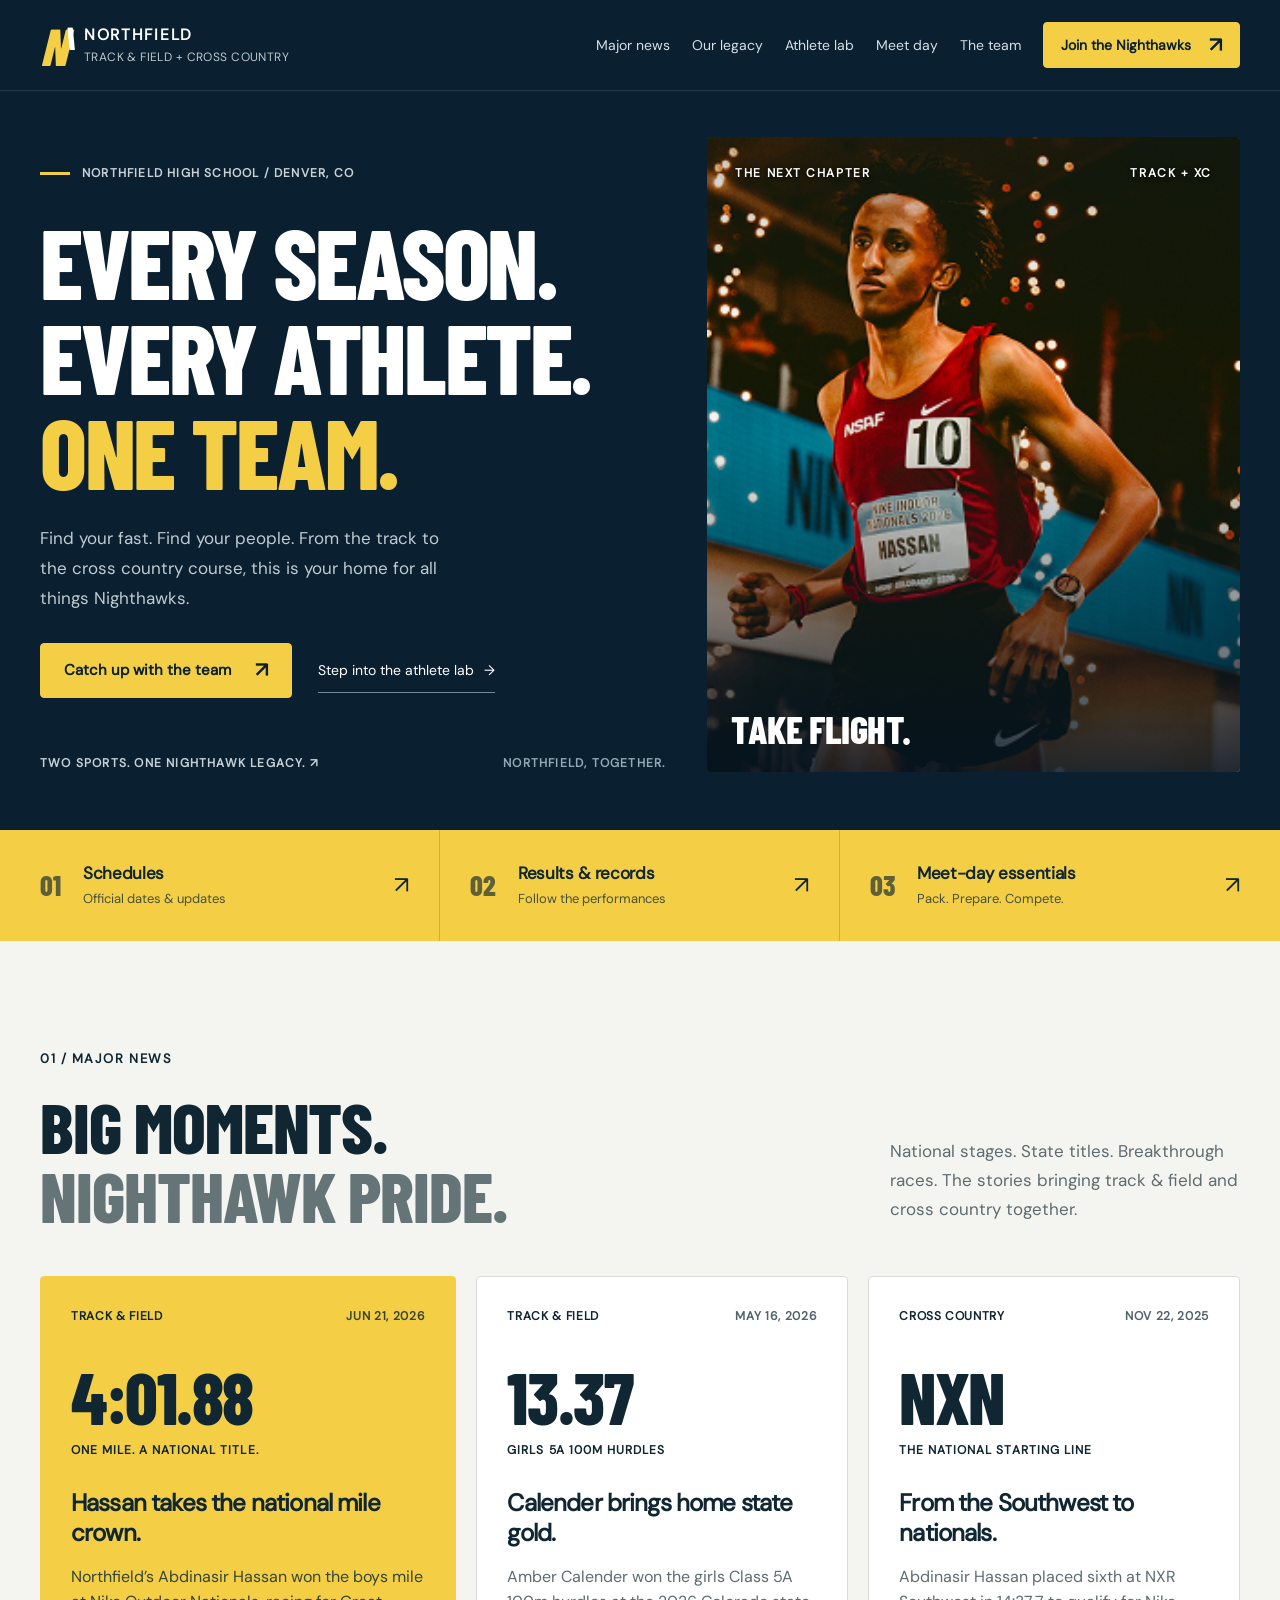
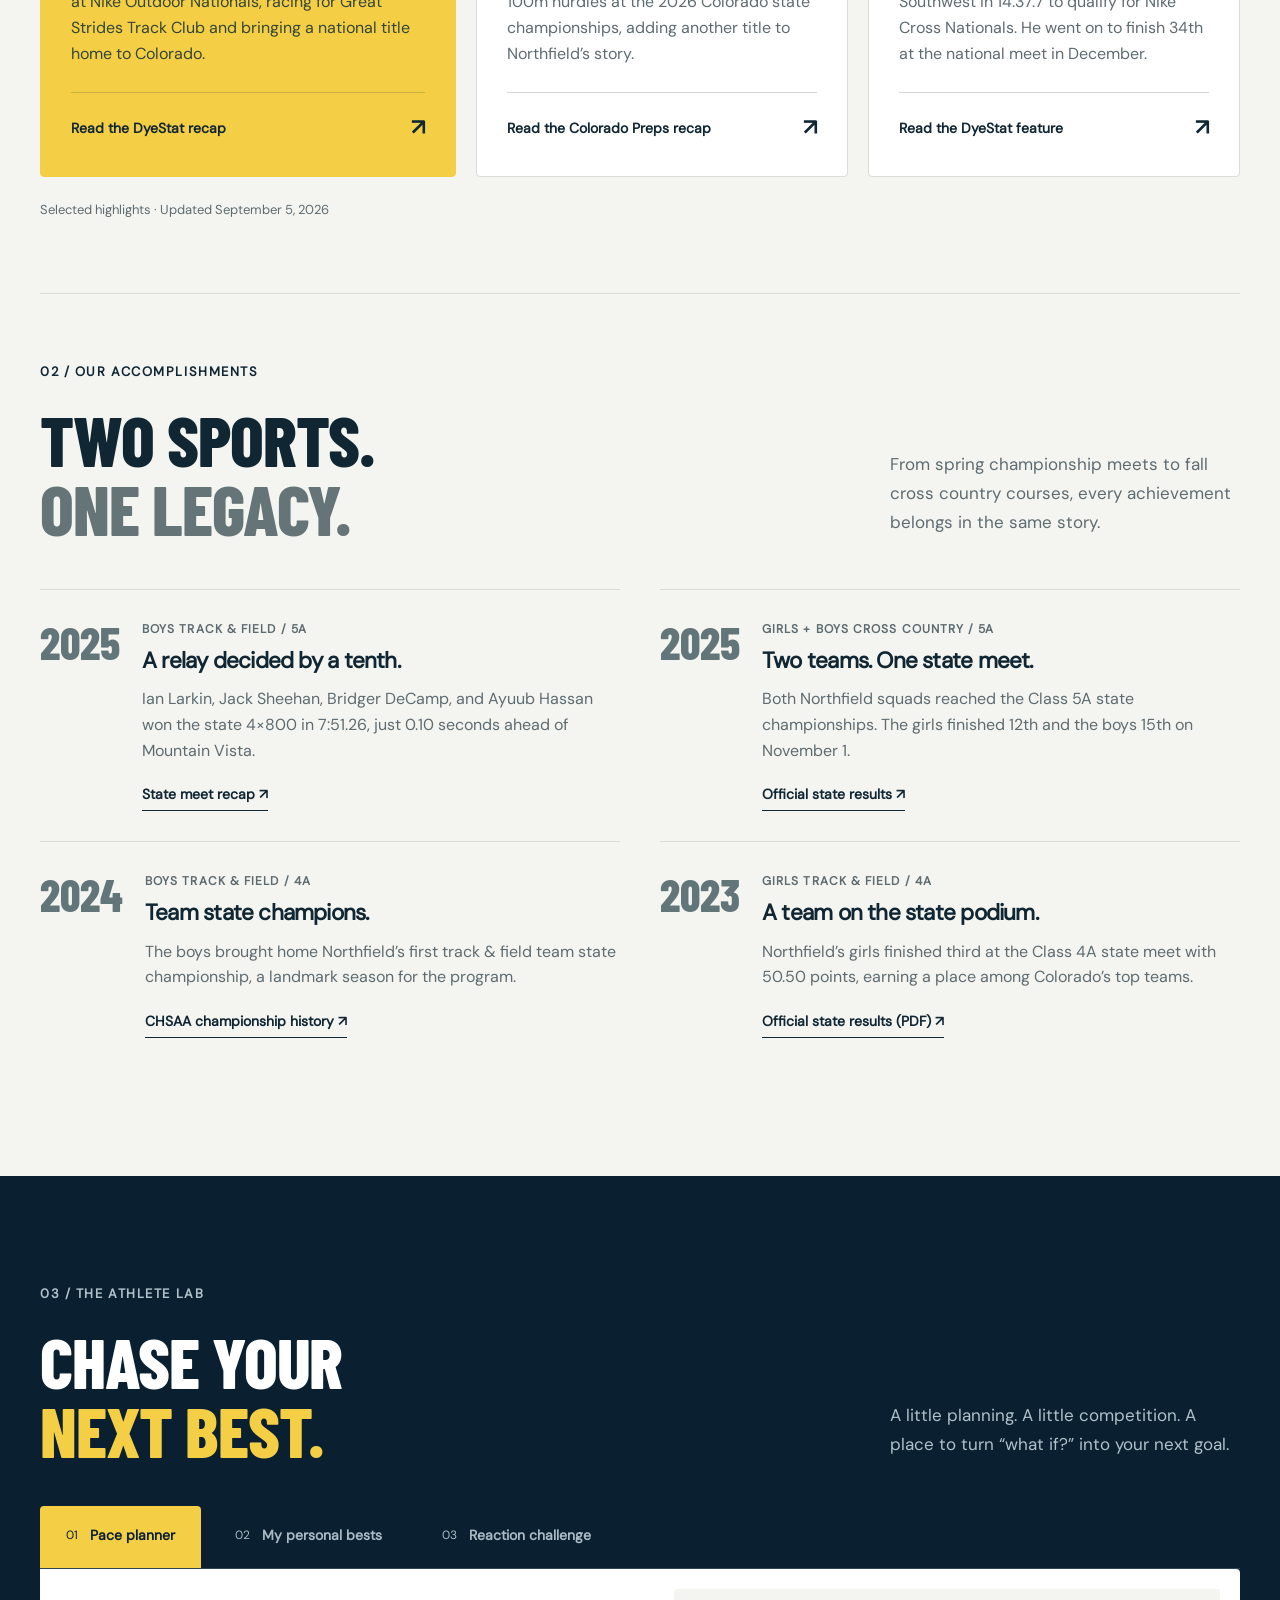
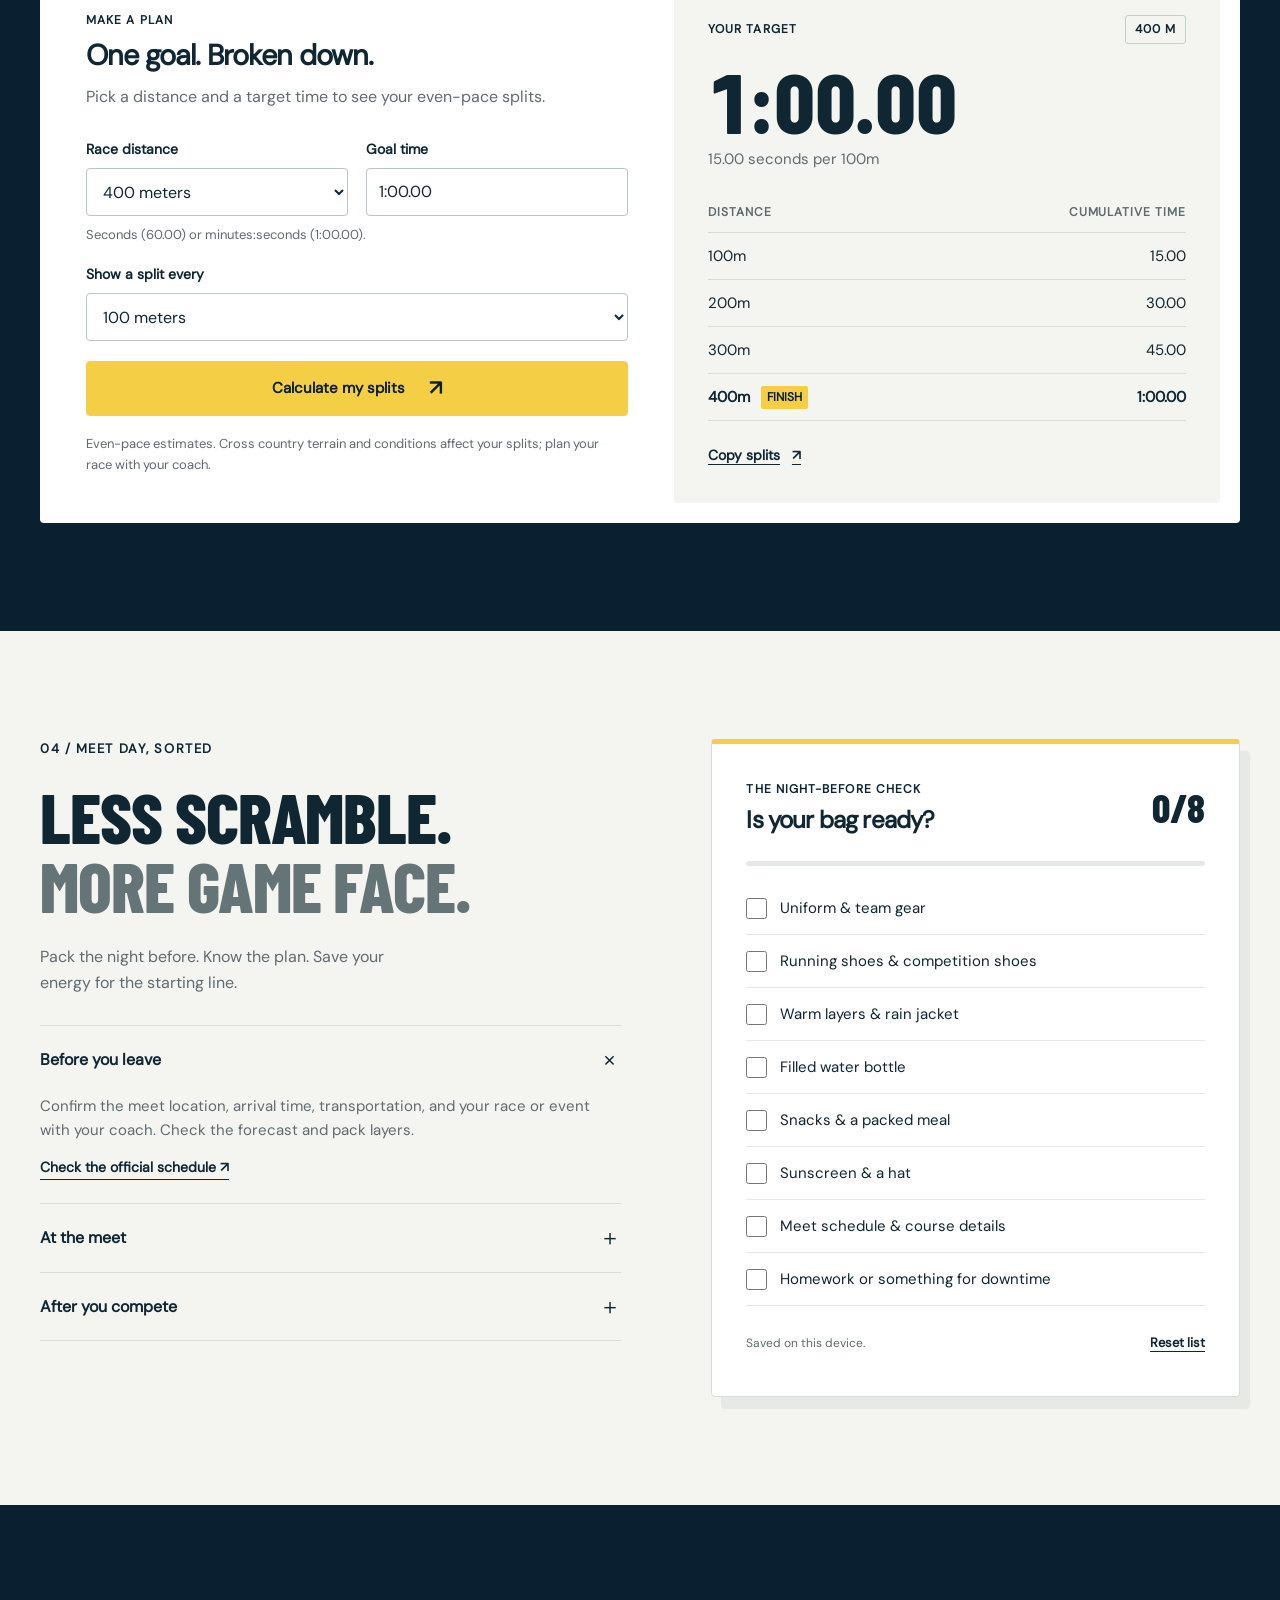
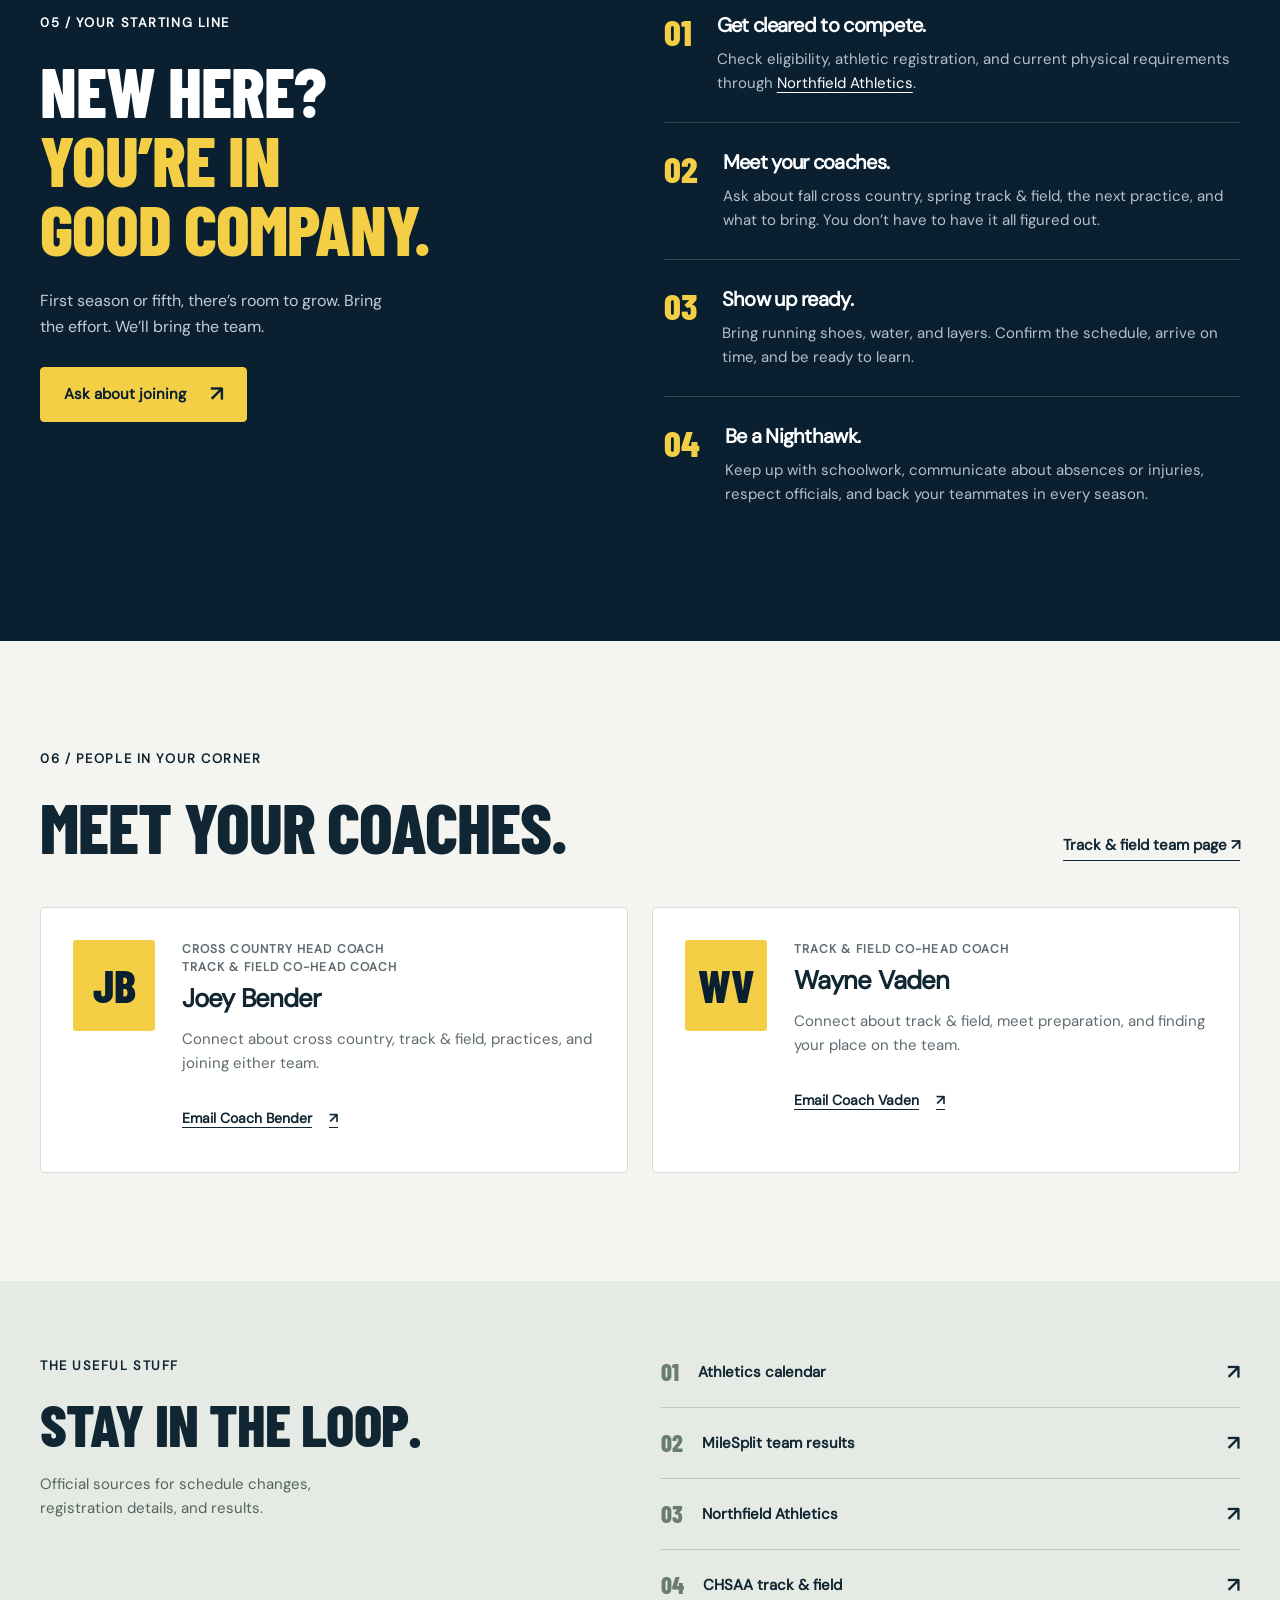
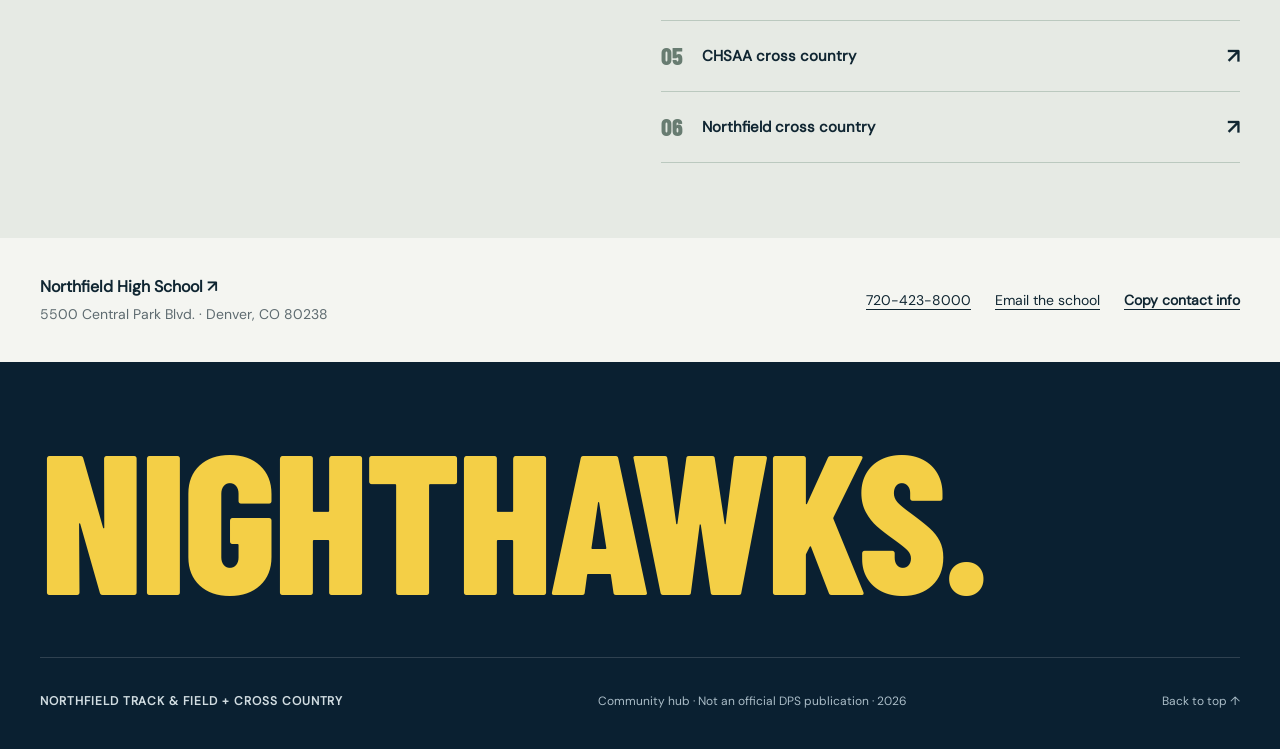
==== commit 30996954: "Combine track and cross country with major news and supplied hero photo" ====
--- a/index.html
+++ b/index.html
@@ -4,23 +4,24 @@
   <meta charset="utf-8">
   <meta name="viewport" content="width=device-width, initial-scale=1">
   <meta name="theme-color" content="#0a2031">
-  <meta name="description" content="The Northfield Nighthawks Track & Field community hub. Find your event, plan race splits, track your personal bests, and get ready for meet day.">
-  <title>Northfield Track & Field — Home of the Nighthawks</title>
+  <meta name="description" content="Northfield Nighthawks track & field and cross country. Major team news, shared accomplishments, race planning, personal bests, and meet-day essentials.">
+  <title>Northfield Track & Field + Cross Country — Home of the Nighthawks</title>
   <link rel="preload" href="assets/barlow-condensed-800.ttf" as="font" type="font/ttf" crossorigin>
-  <link rel="stylesheet" href="styles.css">
-  <script src="script.js" defer></script>
+  <link rel="stylesheet" href="styles.css?v=track-xc-20260905">
+  <script src="script.js?v=track-xc-20260905" defer></script>
 </head>
 <body>
   <a class="skip-link" href="#main">Skip to content</a>
   <header class="site-header">
     <nav class="nav wrap" aria-label="Main navigation">
-      <a class="brand" href="#home" aria-label="Northfield Track and Field home">
+      <a class="brand" href="#home" aria-label="Northfield Track and Field and Cross Country home">
         <span class="brand-mark" aria-hidden="true">N<span>\</span></span>
-        <span class="brand-name">NORTHFIELD<small>TRACK &amp; FIELD</small></span>
+        <span class="brand-name">NORTHFIELD<small>TRACK &amp; FIELD + CROSS COUNTRY</small></span>
       </a>
       <button class="nav-toggle" id="navToggle" type="button" aria-expanded="false" aria-controls="navMenu">Menu <span aria-hidden="true">＋</span></button>
       <div class="nav-links" id="navMenu">
-        <a href="#events">The events</a>
+        <a href="#news">Major news</a>
+        <a href="#accomplishments">Our legacy</a>
         <a href="#athlete-lab">Athlete lab</a>
         <a href="#meetday">Meet day</a>
         <a href="#coaches">The team</a>
@@ -33,18 +34,18 @@
       <div class="wrap hero-grid">
         <div class="hero-copy">
           <p class="eyebrow"><span class="short-rule" aria-hidden="true"></span> NORTHFIELD HIGH SCHOOL / DENVER, CO</p>
-          <h1 id="hero-title">EVERY EVENT.<br>EVERY ATHLETE.<br><span>ONE TEAM.</span></h1>
-          <p class="hero-description">Find your fast. Find your people. Your home for all things Nighthawks track &amp; field.</p>
+          <h1 id="hero-title">EVERY SEASON.<br>EVERY ATHLETE.<br><span>ONE TEAM.</span></h1>
+          <p class="hero-description">Find your fast. Find your people. From the track to the cross country course, this is your home for all things Nighthawks.</p>
           <div class="hero-actions">
-            <a class="button" href="#events">Find your event <span aria-hidden="true">↗</span></a>
+            <a class="button" href="#news">Catch up with the team <span aria-hidden="true">↗</span></a>
             <a class="hero-secondary" href="#athlete-lab">Step into the athlete lab <span aria-hidden="true">→</span></a>
           </div>
-          <div class="hero-footnote"><a class="mini-label" href="https://chsaanow.com/history/champions/school/northfield" target="_blank" rel="noopener noreferrer">2024 BOYS 4A STATE CHAMPIONS ↗</a><span class="mini-label">NORTHFIELD, TOGETHER.</span></div>
+          <div class="hero-footnote"><a class="mini-label" href="#accomplishments">TWO SPORTS. ONE NIGHTHAWK LEGACY. ↗</a><span class="mini-label">NORTHFIELD, TOGETHER.</span></div>
         </div>
         <figure class="hero-visual">
-          <img class="hero-photo" src="assets/running-track.webp" width="1800" height="975" alt="White numbered lanes on a blue running track" fetchpriority="high">
-          <div class="photo-topline"><span>ON THE STARTING LINE</span><span>TRACK &amp; FIELD</span></div>
-          <figcaption class="photo-caption"><span class="photo-title">SHOW UP.<br>TAKE FLIGHT.</span><a id="photoCredit" href="https://www.pexels.com/photo/blue-athletic-field-332835/" target="_blank" rel="noopener noreferrer">Track photography<br>Mateusz Dach / Pexels ↗</a></figcaption>
+          <img class="hero-photo" src="assets/athlete-hero.png" width="620" height="349" alt="Runner in a red racing singlet entering an indoor arena surrounded by sparks" fetchpriority="high">
+          <div class="photo-topline"><span>THE NEXT CHAPTER</span><span>TRACK + XC</span></div>
+          <figcaption class="photo-caption"><span class="photo-title">TAKE FLIGHT.</span></figcaption>
         </figure>
       </div>
     </section>
@@ -55,30 +56,55 @@
       <a href="#meetday"><span class="quick-number">03</span><span><strong>Meet-day essentials</strong><small>Pack. Prepare. Compete.</small></span><span class="quick-arrow" aria-hidden="true">↗</span></a>
     </div>
 
-    <section class="section events-section" id="events" aria-labelledby="events-title">
+    <section class="section news-section" id="news" aria-labelledby="news-title">
       <div class="wrap">
         <div class="section-top">
-          <div><p class="eyebrow">01 / FIND YOUR EVENT</p><h2 id="events-title">THERE’S A LANE<br><span class="text-muted">FOR EVERYONE.</span></h2></div>
-          <p class="section-intro">Speed. Stamina. Strength. Something you haven’t discovered yet. Explore the events and see what feels like you.</p>
-        </div>
-        <div class="event-toolbar">
-          <div class="filter-controls" role="group" aria-label="Filter event groups">
-            <button type="button" class="filter-button" data-filter="all" aria-pressed="true">All events <span>06</span></button>
-            <button type="button" class="filter-button" data-filter="track" aria-pressed="false">On the track</button>
-            <button type="button" class="filter-button" data-filter="field" aria-pressed="false">In the field</button>
-          </div>
-          <p class="small-note">No experience? You belong here, too.</p>
-        </div>
-        <p id="eventCount" class="sr-only" role="status">Showing all 6 event groups.</p>
-        <div class="event-grid" id="eventGrid"></div>
-        <noscript><p>Sprints: 100m, 200m, 400m. Distance: 800m, 1600m, 3200m. Explore hurdles, relays, jumps, and throws with a coach. Enable JavaScript for the event explorer and athlete tools.</p></noscript>
+          <div><p class="eyebrow">01 / MAJOR NEWS</p><h2 id="news-title">BIG MOMENTS.<br><span class="text-muted">NIGHTHAWK PRIDE.</span></h2></div>
+          <p class="section-intro">National stages. State titles. Breakthrough races. The stories bringing track &amp; field and cross country together.</p>
+        </div>
+        <div class="news-grid">
+          <article class="news-card news-featured">
+            <div class="news-meta"><span>TRACK &amp; FIELD</span><time datetime="2026-06-21">JUN 21, 2026</time></div>
+            <p class="news-mark">4:01.88</p><p class="news-mark-label">ONE MILE. A NATIONAL TITLE.</p>
+            <h3>Hassan takes the national mile crown.</h3>
+            <p>Northfield’s Abdinasir Hassan won the boys mile at Nike Outdoor Nationals, racing for Great Strides Track Club and bringing a national title home to Colorado.</p>
+            <a href="https://www.runnerspace.com/gprofile.php?do=news&amp;mgroup_id=44531&amp;news_id=675052" target="_blank" rel="noopener noreferrer">Read the DyeStat recap <span aria-hidden="true">↗</span></a>
+          </article>
+          <article class="news-card">
+            <div class="news-meta"><span>TRACK &amp; FIELD</span><time datetime="2026-05-16">MAY 16, 2026</time></div>
+            <p class="news-mark">13.37</p><p class="news-mark-label">GIRLS 5A 100M HURDLES</p>
+            <h3>Calender brings home state gold.</h3>
+            <p>Amber Calender won the girls Class 5A 100m hurdles at the 2026 Colorado state championships, adding another title to Northfield’s story.</p>
+            <a href="https://coloradopreps.com/greatness-achieved-as-the-2026-track-and-field-season-comes-to-an-end/" target="_blank" rel="noopener noreferrer">Read the Colorado Preps recap <span aria-hidden="true">↗</span></a>
+          </article>
+          <article class="news-card">
+            <div class="news-meta"><span>CROSS COUNTRY</span><time datetime="2025-11-22">NOV 22, 2025</time></div>
+            <p class="news-mark">NXN</p><p class="news-mark-label">THE NATIONAL STARTING LINE</p>
+            <h3>From the Southwest to nationals.</h3>
+            <p>Abdinasir Hassan placed sixth at NXR Southwest in 14:37.7 to qualify for Nike Cross Nationals. He went on to finish 34th at the national meet in December.</p>
+            <a href="https://www.runnerspace.com/gprofile.php?do=news&amp;mgroup_id=44531&amp;news_id=674679" target="_blank" rel="noopener noreferrer">Read the DyeStat feature <span aria-hidden="true">↗</span></a>
+          </article>
+        </div>
+        <p class="news-updated">Selected highlights · Updated September 5, 2026</p>
+      </div>
+    </section>
+
+    <section class="legacy-section section" id="accomplishments" aria-labelledby="legacy-title">
+      <div class="wrap">
+        <div class="section-top"><div><p class="eyebrow">02 / OUR ACCOMPLISHMENTS</p><h2 id="legacy-title">TWO SPORTS.<br><span class="text-muted">ONE LEGACY.</span></h2></div><p class="section-intro">From spring championship meets to fall cross country courses, every achievement belongs in the same story.</p></div>
+        <div class="legacy-grid">
+          <article class="legacy-card"><p class="legacy-year">2025</p><div><p class="mini-label">BOYS TRACK &amp; FIELD / 5A</p><h3>A relay decided by a tenth.</h3><p>Ian Larkin, Jack Sheehan, Bridger DeCamp, and Ayuub Hassan won the state 4×800 in 7:51.26, just 0.10 seconds ahead of Mountain Vista.</p><a class="text-link" href="https://coloradopreps.com/records-fall-on-day-1-of-the-2025-state-track-and-field-meet/" target="_blank" rel="noopener noreferrer">State meet recap ↗</a></div></article>
+          <article class="legacy-card"><p class="legacy-year">2025</p><div><p class="mini-label">GIRLS + BOYS CROSS COUNTRY / 5A</p><h3>Two teams. One state meet.</h3><p>Both Northfield squads reached the Class 5A state championships. The girls finished 12th and the boys 15th on November 1.</p><a class="text-link" href="https://co.milesplit.com/meets/701417-5a-colorado-state-cross-country-championships-2025/results/1239243/raw" target="_blank" rel="noopener noreferrer">Official state results ↗</a></div></article>
+          <article class="legacy-card"><p class="legacy-year">2024</p><div><p class="mini-label">BOYS TRACK &amp; FIELD / 4A</p><h3>Team state champions.</h3><p>The boys brought home Northfield’s first track &amp; field team state championship, a landmark season for the program.</p><a class="text-link" href="https://chsaanow.com/history/champions/school/northfield" target="_blank" rel="noopener noreferrer">CHSAA championship history ↗</a></div></article>
+          <article class="legacy-card"><p class="legacy-year">2023</p><div><p class="mini-label">GIRLS TRACK &amp; FIELD / 4A</p><h3>A team on the state podium.</h3><p>Northfield’s girls finished third at the Class 4A state meet with 50.50 points, earning a place among Colorado’s top teams.</p><a class="text-link" href="https://s3.amazonaws.com/chsaanow.com/documents/2023/6/5/results_state_track_2023_4a_fullfinal.pdf" target="_blank" rel="noopener noreferrer">Official state results (PDF) ↗</a></div></article>
+        </div>
       </div>
     </section>
 
     <section class="athlete-section section" id="athlete-lab" aria-labelledby="lab-title">
       <div class="wrap">
         <div class="section-top">
-          <div><p class="eyebrow">02 / THE ATHLETE LAB</p><h2 id="lab-title">CHASE YOUR<br><span class="text-gold">NEXT BEST.</span></h2></div>
+          <div><p class="eyebrow">03 / THE ATHLETE LAB</p><h2 id="lab-title">CHASE YOUR<br><span class="text-gold">NEXT BEST.</span></h2></div>
           <p class="section-intro">A little planning. A little competition. A place to turn “what if?” into your next goal.</p>
         </div>
         <div class="lab-tabs" role="tablist" aria-label="Athlete tools">
@@ -93,15 +119,15 @@
               <p>Pick a distance and a target time to see your even-pace splits.</p>
               <form id="paceForm" novalidate>
                 <div class="form-row">
-                  <label>Race distance<select id="paceDistance" name="distance"><option value="100">100 meters</option><option value="200">200 meters</option><option value="400" selected>400 meters</option><option value="800">800 meters</option><option value="1600">1600 meters</option><option value="3200">3200 meters</option></select></label>
+                  <label>Race distance<select id="paceDistance" name="distance"><option value="100">100 meters</option><option value="200">200 meters</option><option value="400" selected>400 meters</option><option value="800">800 meters</option><option value="1600">1600 meters</option><option value="3200">3200 meters</option><option value="5000">5K / cross country</option></select></label>
                   <label>Goal time<input id="paceTime" name="time" type="text" inputmode="decimal" value="1:00.00" maxlength="12" aria-describedby="paceHelp paceError" required></label>
                 </div>
                 <p class="field-help" id="paceHelp">Seconds (60.00) or minutes:seconds (1:00.00).</p>
-                <label>Show a split every<select id="paceInterval" name="interval"><option value="100" selected>100 meters</option><option value="200">200 meters</option><option value="400">400 meters</option></select></label>
+                <label>Show a split every<select id="paceInterval" name="interval"><option value="100" selected>100 meters</option><option value="200">200 meters</option><option value="400">400 meters</option><option value="1000" disabled>1 kilometer</option></select></label>
                 <p class="form-error" id="paceError" role="alert"></p>
                 <button class="button" type="submit">Calculate my splits <span aria-hidden="true">↗</span></button>
               </form>
-              <p class="small-note">Even-pace estimates, not a race strategy. Plan your actual race with your coach.</p>
+              <p class="small-note">Even-pace estimates. Cross country terrain and conditions affect your splits; plan your race with your coach.</p>
             </div>
             <div class="pace-results" id="paceResults" aria-live="polite" aria-atomic="true">
               <div class="result-top"><span class="mini-label">YOUR TARGET</span><span id="paceEventLabel" class="pill">400 M</span></div>
@@ -116,12 +142,12 @@
           <div class="marks-heading"><div><p class="mini-label">YOUR PROGRESS, YOUR WAY</p><h3>Keep the marks that matter.</h3><p>Saved on this device. Export a copy to keep your progress.</p></div><button type="button" class="button button-outline" id="exportMarks">Export CSV <span aria-hidden="true">↗</span></button></div>
           <form id="markForm" novalidate>
             <div class="mark-fields">
-              <label>Event<select id="markEvent" name="event"><option value="100">100m</option><option value="200">200m</option><option value="400" selected>400m</option><option value="800">800m</option><option value="1600">1600m</option><option value="3200">3200m</option><option value="100h">100m hurdles</option><option value="110h">110m hurdles</option><option value="300h">300m hurdles</option><option value="long">Long jump</option><option value="triple">Triple jump</option><option value="high">High jump</option><option value="vault">Pole vault</option><option value="shot">Shot put</option><option value="discus">Discus</option></select></label>
+              <label>Event<select id="markEvent" name="event"><option value="100">100m</option><option value="200">200m</option><option value="400" selected>400m</option><option value="800">800m</option><option value="1600">1600m</option><option value="3200">3200m</option><option value="xc5k">Cross country 5K</option><option value="100h">100m hurdles</option><option value="110h">110m hurdles</option><option value="300h">300m hurdles</option><option value="long">Long jump</option><option value="triple">Triple jump</option><option value="high">High jump</option><option value="vault">Pole vault</option><option value="shot">Shot put</option><option value="discus">Discus</option></select></label>
               <label><span id="markValueLabel">Time</span><input type="text" id="markValue" name="value" placeholder="1:05.00" inputmode="decimal" maxlength="12" required aria-describedby="markHelp markError"></label>
               <label>Date<input id="markDate" name="date" type="date" required aria-describedby="markError"></label>
               <button class="button" type="submit">Save mark <span aria-hidden="true">＋</span></button>
             </div>
-            <p id="markHelp" class="field-help">Enter seconds or minutes:seconds. Bests are compared within the same event.</p>
+            <p id="markHelp" class="field-help">Enter seconds or minutes:seconds. Bests are compared within the same event. Cross country courses and conditions vary.</p>
             <p id="markError" class="form-error" role="alert"></p>
           </form>
           <div id="marksList" class="marks-list" aria-live="polite"></div>
@@ -139,11 +165,11 @@
 
     <section class="section meetday-section" id="meetday" aria-labelledby="meetday-title">
       <div class="wrap meetday-grid">
-        <div class="meetday-copy"><p class="eyebrow">03 / MEET DAY, SORTED</p><h2 id="meetday-title">LESS SCRAMBLE.<br><span class="text-muted">MORE GAME FACE.</span></h2><p>Pack the night before. Know the plan. Save your energy for the starting line.</p>
+        <div class="meetday-copy"><p class="eyebrow">04 / MEET DAY, SORTED</p><h2 id="meetday-title">LESS SCRAMBLE.<br><span class="text-muted">MORE GAME FACE.</span></h2><p>Pack the night before. Know the plan. Save your energy for the starting line.</p>
           <div class="meetday-guide">
-            <details open><summary>Before you leave <span aria-hidden="true">＋</span></summary><p>Confirm the meet location, arrival time, transportation, and your events with your coach. Check the forecast and pack layers.</p><a class="text-link" href="https://www.arbiterlive.com/Teams?entityId=44001" target="_blank" rel="noopener noreferrer">Check the official schedule ↗</a></details>
-            <details><summary>At the meet <span aria-hidden="true">＋</span></summary><p>Find the team area, check your heat, lane, flight, or relay leg, and listen for event calls. Follow your coach’s warm-up plan and cheer for teammates.</p></details>
-            <details><summary>After your event <span aria-hidden="true">＋</span></summary><p>Cool down, hydrate, and check in with a coach. Support athletes still competing, clean up the team area, and confirm the plan before leaving.</p></details>
+            <details open><summary>Before you leave <span aria-hidden="true">＋</span></summary><p>Confirm the meet location, arrival time, transportation, and your race or event with your coach. Check the forecast and pack layers.</p><a class="text-link" href="https://www.arbiterlive.com/Teams?entityId=44001" target="_blank" rel="noopener noreferrer">Check the official schedule ↗</a></details>
+            <details><summary>At the meet <span aria-hidden="true">＋</span></summary><p>Find the team area. For track &amp; field, check your heat, lane, flight, or relay leg. For cross country, check the course and starting box. Follow your coach’s warm-up plan and cheer for teammates.</p></details>
+            <details><summary>After you compete <span aria-hidden="true">＋</span></summary><p>Cool down, hydrate, and check in with a coach. Support athletes still competing, clean up the team area, and confirm the plan before leaving.</p></details>
           </div>
         </div>
         <div class="packing-card">
@@ -151,12 +177,12 @@
           <progress id="packingProgress" max="8" value="0" aria-label="Packing progress">0 of 8</progress>
           <div id="packingList" class="packing-list">
             <label><input type="checkbox" value="uniform"><span>Uniform &amp; team gear</span></label>
-            <label><input type="checkbox" value="shoes"><span>Running shoes &amp; event shoes</span></label>
+            <label><input type="checkbox" value="shoes"><span>Running shoes &amp; competition shoes</span></label>
             <label><input type="checkbox" value="layers"><span>Warm layers &amp; rain jacket</span></label>
             <label><input type="checkbox" value="water"><span>Filled water bottle</span></label>
             <label><input type="checkbox" value="snacks"><span>Snacks &amp; a packed meal</span></label>
             <label><input type="checkbox" value="sun"><span>Sunscreen &amp; a hat</span></label>
-            <label><input type="checkbox" value="schedule"><span>Meet schedule &amp; event details</span></label>
+            <label><input type="checkbox" value="schedule"><span>Meet schedule &amp; course details</span></label>
             <label><input type="checkbox" value="downtime"><span>Homework or something for downtime</span></label>
           </div>
           <div class="packing-bottom"><p id="packingStatus" role="status">Saved on this device.</p><button class="text-button" type="button" id="resetPacking">Reset list</button></div>
@@ -166,22 +192,22 @@
 
     <section class="join-section section" id="new" aria-labelledby="join-title">
       <div class="wrap join-grid">
-        <div><p class="eyebrow">04 / YOUR STARTING LINE</p><h2 id="join-title">NEW HERE?<br><span class="text-gold">YOU’RE IN<br>GOOD COMPANY.</span></h2><p>First season or fifth, there’s room to grow. Bring the effort. We’ll bring the team.</p><a class="button" href="mailto:joseph_bender@dpsk12.net?subject=Interested%20in%20Northfield%20Track%20%26%20Field">Ask about joining <span aria-hidden="true">↗</span></a></div>
+        <div><p class="eyebrow">05 / YOUR STARTING LINE</p><h2 id="join-title">NEW HERE?<br><span class="text-gold">YOU’RE IN<br>GOOD COMPANY.</span></h2><p>First season or fifth, there’s room to grow. Bring the effort. We’ll bring the team.</p><a class="button" href="mailto:joseph_bender@dpsk12.net?subject=Interested%20in%20Northfield%20Track%20and%20Cross%20Country">Ask about joining <span aria-hidden="true">↗</span></a></div>
         <ol class="join-steps">
           <li><span>01</span><div><h3>Get cleared to compete.</h3><p>Check eligibility, athletic registration, and current physical requirements through <a href="https://northfield.dpsk12.org/athletics/athletic-programs/" target="_blank" rel="noopener noreferrer">Northfield Athletics</a>.</p></div></li>
-          <li><span>02</span><div><h3>Meet your coaches.</h3><p>Ask about the next practice, what to bring, and which event group to try. You don’t have to have it all figured out.</p></div></li>
+          <li><span>02</span><div><h3>Meet your coaches.</h3><p>Ask about fall cross country, spring track &amp; field, the next practice, and what to bring. You don’t have to have it all figured out.</p></div></li>
           <li><span>03</span><div><h3>Show up ready.</h3><p>Bring running shoes, water, and layers. Confirm the schedule, arrive on time, and be ready to learn.</p></div></li>
-          <li><span>04</span><div><h3>Be a Nighthawk.</h3><p>Keep up with schoolwork, communicate about absences or injuries, respect officials, and back your teammates in every event.</p></div></li>
+          <li><span>04</span><div><h3>Be a Nighthawk.</h3><p>Keep up with schoolwork, communicate about absences or injuries, respect officials, and back your teammates in every season.</p></div></li>
         </ol>
       </div>
     </section>
 
     <section class="section coaches-section" id="coaches" aria-labelledby="coaches-title">
       <div class="wrap">
-        <div class="section-top"><div><p class="eyebrow">05 / PEOPLE IN YOUR CORNER</p><h2 id="coaches-title">MEET YOUR COACHES.</h2></div><a class="text-link" href="https://northfield.dpsk12.org/athletics/athletic-programs/track-and-field-mens-and-womens/" target="_blank" rel="noopener noreferrer">Official team page ↗</a></div>
+        <div class="section-top"><div><p class="eyebrow">06 / PEOPLE IN YOUR CORNER</p><h2 id="coaches-title">MEET YOUR COACHES.</h2></div><a class="text-link" href="https://northfield.dpsk12.org/athletics/athletic-programs/track-and-field-mens-and-womens/" target="_blank" rel="noopener noreferrer">Track &amp; field team page ↗</a></div>
         <div class="coach-grid">
-          <article class="coach-card"><div class="coach-initials" aria-hidden="true">JB</div><div class="coach-info"><p class="mini-label">CO-HEAD COACH</p><h3>Joey Bender</h3><p>Questions about joining, practices, or season expectations? Start here.</p><a href="mailto:joseph_bender@dpsk12.net">Email Coach Bender <span aria-hidden="true">↗</span></a></div></article>
-          <article class="coach-card"><div class="coach-initials" aria-hidden="true">WV</div><div class="coach-info"><p class="mini-label">CO-HEAD COACH</p><h3>Wayne Vaden</h3><p>Connect about event groups, preparation, and finding your place on the team.</p><a href="mailto:wayne_vaden@dpsk12.net">Email Coach Vaden <span aria-hidden="true">↗</span></a></div></article>
+          <article class="coach-card"><div class="coach-initials" aria-hidden="true">JB</div><div class="coach-info"><p class="mini-label">CROSS COUNTRY HEAD COACH<br>TRACK &amp; FIELD CO-HEAD COACH</p><h3>Joey Bender</h3><p>Connect about cross country, track &amp; field, practices, and joining either team.</p><a href="mailto:joseph_bender@dpsk12.net">Email Coach Bender <span aria-hidden="true">↗</span></a></div></article>
+          <article class="coach-card"><div class="coach-initials" aria-hidden="true">WV</div><div class="coach-info"><p class="mini-label">TRACK &amp; FIELD CO-HEAD COACH</p><h3>Wayne Vaden</h3><p>Connect about track &amp; field, meet preparation, and finding your place on the team.</p><a href="mailto:wayne_vaden@dpsk12.net">Email Coach Vaden <span aria-hidden="true">↗</span></a></div></article>
         </div>
       </div>
     </section>
@@ -192,14 +218,16 @@
         <a href="https://co.milesplit.com/teams/38893-northfield-high-school" target="_blank" rel="noopener noreferrer"><span>02</span> MileSplit team results <span aria-hidden="true">↗</span></a>
         <a href="https://northfield.dpsk12.org/athletics/athletic-programs/" target="_blank" rel="noopener noreferrer"><span>03</span> Northfield Athletics <span aria-hidden="true">↗</span></a>
         <a href="https://chsaanow.com/sports/track-and-field" target="_blank" rel="noopener noreferrer"><span>04</span> CHSAA track &amp; field <span aria-hidden="true">↗</span></a>
+        <a href="https://chsaanow.com/sports/cross-country" target="_blank" rel="noopener noreferrer"><span>05</span> CHSAA cross country <span aria-hidden="true">↗</span></a>
+        <a href="https://northfield.dpsk12.org/athletics/athletic-programs/cross-country-boys-and-girls/" target="_blank" rel="noopener noreferrer"><span>06</span> Northfield cross country <span aria-hidden="true">↗</span></a>
       </div></div>
     </section>
     <section class="contact-section" id="contact" aria-label="School contact">
       <div class="wrap contact-row"><div><a class="school-name" href="https://northfield.dpsk12.org/" target="_blank" rel="noopener noreferrer">Northfield High School ↗</a><address>5500 Central Park Blvd. · Denver, CO 80238</address></div><div class="school-contact"><a href="tel:+17204238000">720-423-8000</a><a href="mailto:nhscommunications@dpsk12.org">Email the school</a><button class="text-button" type="button" id="copyContact">Copy contact info</button></div></div>
     </section>
   </main>
-  <footer class="site-footer"><div class="wrap"><div class="footer-wordmark" aria-hidden="true">NIGHTHAWKS.</div><div class="footer-bottom"><p>NORTHFIELD TRACK &amp; FIELD</p><p>Community hub · Not an official DPS publication · <span id="year">2026</span></p><a href="#home">Back to top ↑</a></div></div></footer>
-  <dialog class="event-dialog" id="eventDialog" aria-labelledby="dialogTitle"><div class="dialog-top"><span class="mini-label" id="dialogCategory">EVENT GUIDE</span><button class="dialog-close" type="button" id="closeDialog" aria-label="Close event guide">×</button></div><p class="dialog-number" id="dialogNumber" aria-hidden="true">01</p><h2 id="dialogTitle">Sprints</h2><p id="dialogDescription"></p><div class="event-tags" id="dialogTags"></div><div class="dialog-columns"><div><h3>What you’ll work on</h3><p id="dialogTraining"></p></div><div><h3>Give it a try if…</h3><p id="dialogFit"></p></div></div><p class="dialog-note">Your event group is a starting point. Talk to your coach about trying something new.</p><a class="button" id="dialogCoach" href="mailto:joseph_bender@dpsk12.net">Ask a coach about this event ↗</a></dialog>
+  <footer class="site-footer"><div class="wrap"><div class="footer-wordmark" aria-hidden="true">NIGHTHAWKS.</div><div class="footer-bottom"><p>NORTHFIELD TRACK &amp; FIELD + CROSS COUNTRY</p><p>Community hub · Not an official DPS publication · <span id="year">2026</span></p><a href="#home">Back to top ↑</a></div></div></footer>
+
   <div class="toast" id="toast" role="status" aria-live="polite" hidden></div>
 </body>
 </html>
--- a/styles.css
+++ b/styles.css
@@ -46,8 +46,8 @@
 .brand-mark{position:relative;font-family:var(--display);font-weight:800;font-size:3.25rem;line-height:1;color:var(--gold);font-style:italic;letter-spacing:-.08em;padding-right:8px}
 .brand-mark span{position:absolute;font-size:2rem;right:0;top:2px;color:var(--white)}
 .brand-name{font-weight:700;font-size:.975rem;letter-spacing:.11em;line-height:1.3}
-.brand-name small{display:block;font-size:.75rem;letter-spacing:.23em;font-weight:400;color:#bbc7cc;margin-top:5px}
-.nav-links{display:flex;align-items:center;gap:29px}
+.brand-name small{display:block;font-size:.75rem;letter-spacing:.035em;font-weight:400;color:#bbc7cc;margin-top:5px}
+.nav-links{display:flex;align-items:center;gap:22px}
 .nav-links>a:not(.button){font-size:.875rem;color:#d6dfe2;text-decoration:none;padding:12px 0;position:relative;white-space:nowrap}
 .nav-links>a:not(.button)::after{content:'';height:2px;position:absolute;bottom:3px;left:0;right:0;background:var(--gold);transform:scaleX(0);transform-origin:left;transition:transform .2s}
 .nav-links>a:hover::after,.nav-links>a[aria-current='location']::after{transform:scaleX(1)}
@@ -64,7 +64,7 @@
 .hero-footnote{display:flex;justify-content:space-between;gap:20px;width:100%;color:#93a7b4;margin-top:auto;padding-top:56px}
 .hero-footnote .mini-label{font-size:.75rem;letter-spacing:.1em}
 .hero-visual{position:relative;min-height:560px;overflow:hidden;background:#33474d;border-radius:4px;isolation:isolate}
-.hero-photo{width:100%;height:100%;object-fit:cover;object-position:58% center;position:absolute;inset:0}
+.hero-photo{width:100%;height:100%;object-fit:cover;object-position:43% center;position:absolute;inset:0}
 .hero-visual::after{content:'';position:absolute;inset:0;background:linear-gradient(180deg,#06182738 0%,transparent 34%,#04142110 48%,#031322d9 100%);z-index:0;pointer-events:none}
 .photo-topline{position:absolute;left:28px;right:28px;top:27px;display:flex;justify-content:space-between;gap:15px;z-index:1;font-size:.75rem;letter-spacing:.13em;font-weight:700;color:#fff;text-shadow:0 1px 5px #000}
 .photo-caption{position:absolute;inset:auto 28px 27px;z-index:1;display:flex;align-items:flex-end;justify-content:space-between;gap:20px}
@@ -79,30 +79,6 @@
 .quick-links strong{display:block;font-size:1.0625rem;letter-spacing:-.02em;line-height:1.4}
 .quick-links small{display:block;font-size:.8125rem;color:#465039;margin-top:3px}
 .quick-arrow{margin-left:auto;font-size:1.5rem}
-.events-section{background:var(--paper)}
-.event-toolbar{display:flex;align-items:center;justify-content:space-between;gap:20px;margin-bottom:28px}
-.filter-controls{display:flex;gap:8px;flex-wrap:wrap}
-.filter-button{border:1px solid var(--line);border-radius:3px;background:transparent;font-size:.875rem;font-weight:700;min-height:44px;padding:10px 17px;transition:background .2s,color .2s}
-.filter-button span{font-size:.75rem;opacity:.6;margin-left:8px}
-.filter-button[aria-pressed='true']{background:var(--navy);border-color:var(--navy);color:var(--white)}
-.filter-button:hover{border-color:var(--navy)}
-.event-grid{display:grid;grid-template-columns:repeat(3,minmax(0,1fr));gap:18px}
-.event-card{position:relative;display:flex;flex-direction:column;background:var(--white);border:1px solid var(--line);padding:27px 29px 23px;border-radius:var(--radius);overflow:hidden;transition:transform .25s,border-color .25s,box-shadow .25s}
-.event-card:hover{transform:translateY(-5px);border-color:#7f9197;box-shadow:0 12px 30px #1026320c}
-.event-card-top{display:flex;justify-content:space-between;align-items:center;gap:14px;margin-bottom:23px}
-.event-number{font-family:var(--display);font-size:3.2rem;line-height:1;font-weight:800;color:#bbc7c7}
-.event-category{font-size:.75rem;letter-spacing:.1em;font-weight:700;border:1px solid var(--line);border-radius:2px;padding:4px 8px}
-.event-card h3{font-family:var(--display);font-weight:800;font-size:2.5rem;text-transform:uppercase;margin-bottom:8px;letter-spacing:0}
-.event-card p{font-size:.9375rem;line-height:1.65;color:var(--muted);margin-bottom:18px;max-width:310px}
-.event-tags{display:flex;gap:7px;flex-wrap:wrap;margin-bottom:16px}
-.event-tags span{font-size:.75rem;font-weight:700;border-radius:2px;background:var(--paper);padding:5px 8px;color:#40585f}
-.event-open{display:flex;align-items:center;justify-content:space-between;gap:12px;width:100%;min-height:45px;margin-top:auto;padding:12px 0 0;background:none;border:0;border-top:1px solid var(--line);font-size:.8125rem;font-weight:700;text-align:left}
-.event-open>span:last-child{display:grid;place-items:center;width:28px;height:28px;background:var(--gold);color:var(--navy);border-radius:50%;font-size:1.25rem}
-.event-card[data-event='relays']{background:var(--navy);color:#fff;border-color:var(--navy)}
-.event-card[data-event='relays'] p{color:#c0cbd1}
-.event-card[data-event='relays'] .event-number{color:var(--gold)}
-.event-card[data-event='relays'] .event-category,.event-card[data-event='relays'] .event-open{border-color:#ffffff30}
-.event-card[data-event='relays'] .event-tags span{background:#254254;color:#dce4e7}
 .athlete-section{background:var(--navy);color:#fff}
 .athlete-section>.wrap>.section-top{margin-bottom:41px}
 .athlete-section .section-intro{color:#b1c1ca}
@@ -244,33 +220,52 @@
 .footer-bottom{display:flex;justify-content:space-between;align-items:center;gap:25px;border-top:1px solid #ffffff26;padding-top:22px;color:#aabcc7;font-size:.75rem}
 .footer-bottom>p:first-child{font-weight:700;letter-spacing:.08em;color:#d1dce1}
 .footer-bottom>a{white-space:nowrap;text-decoration:none;min-height:44px;display:flex;align-items:center}
-.event-dialog{position:fixed;max-width:660px;width:calc(100% - 32px);max-height:calc(100dvh - 40px);overflow:auto;border:0;border-top:6px solid var(--gold);border-radius:5px;padding:28px 38px 38px;background:var(--paper);color:var(--ink)}
-.event-dialog::backdrop{background:#02121be0;backdrop-filter:blur(5px)}
-.dialog-top{display:flex;justify-content:space-between;align-items:center;gap:18px}
-.dialog-close{min-width:44px;min-height:44px;background:var(--white);border:1px solid var(--line);border-radius:50%;font-size:1.7rem;line-height:1}
-.dialog-number{font-family:var(--display);font-weight:800;font-size:4rem;color:#8c9f9d;line-height:1.1;margin:15px 0 5px}
-.event-dialog h2{font-size:4rem;text-transform:uppercase;margin-bottom:15px}
-.event-dialog>p:not(.dialog-number){font-size:1rem;color:var(--muted);margin-bottom:20px}
-.event-dialog .event-tags span{background:#e2e8df}
-.dialog-columns{display:grid;grid-template-columns:1fr 1fr;gap:27px;margin:26px 0}
-.dialog-columns h3{font-size:1rem;margin-bottom:9px;letter-spacing:0}
-.dialog-columns p{font-size:.9375rem;color:var(--muted)}
-.event-dialog .dialog-note{font-size:.8125rem!important;border-top:1px solid var(--line);padding-top:21px}
-body.dialog-open{overflow:hidden}
 .toast{position:fixed;bottom:24px;left:50%;transform:translateX(-50%);z-index:250;max-width:calc(100% - 32px);width:max-content;padding:12px 22px;color:#fff;background:var(--navy);border:1px solid #526877;border-radius:4px;font-size:.875rem;box-shadow:0 8px 30px #0002}
-@keyframes card-in{from{opacity:0;transform:translateY(9px)}to{opacity:1;transform:translateY(0)}}
-.event-card{animation:card-in .35s ease both}
 @media(min-width:1500px){.hero{padding-top:60px;padding-bottom:65px}.hero-visual{min-height:620px}}
-@media(max-width:1150px){.wrap{width:calc(100% - 56px)}.nav-links{gap:20px}.nav-links>a:not(.button){font-size:.8125rem}.brand-name{font-size:.875rem}.hero-grid{gap:28px;grid-template-columns:1.1fr 1fr}.hero h1{font-size:7.6vw}.hero-actions{gap:15px}.hero-visual{min-height:560px}.hero-footnote{flex-direction:column;gap:8px;padding-top:36px}.quick-links{width:100%;padding-inline:28px}.quick-links>a{padding-inline:22px;gap:16px}.quick-links strong{font-size:1rem}.event-card{padding:23px}.meetday-grid,.join-grid,.resources-grid{gap:55px}.coach-card{padding:26px;gap:20px}.coach-initials{width:65px;height:75px;font-size:2.5rem}.lab-inputs{padding:36px 30px}.pace-results{padding:26px}.reaction-grid{gap:35px}.school-contact{gap:16px}.photo-caption{flex-direction:column;align-items:flex-start}.photo-caption>a{text-align:left;max-width:none}}
-@media(max-width:960px){.nav{min-height:80px}.nav-toggle{display:flex;align-items:center;gap:18px;background:transparent;border:1px solid #ffffff50;border-radius:3px;padding:10px 15px;min-height:44px;color:#fff;font-size:.875rem}.nav-toggle span{font-size:1.2rem}.nav-links{display:none;position:absolute;inset:80px 0 auto;background:var(--navy);padding:18px 28px 27px;border-bottom:1px solid #526877;box-shadow:0 12px 25px #0002}.nav-links.is-open{display:flex;flex-direction:column;align-items:stretch;gap:6px;max-height:calc(100dvh - 80px);overflow:auto}.nav-links>a:not(.button){font-size:1rem;padding:12px 0}.nav-links .button{margin-top:6px}.section{padding:80px 0}.hero-copy{padding-top:13px}.hero h1{font-size:7.65vw}.hero .eyebrow{font-size:.75rem;letter-spacing:.05em;gap:8px;line-height:1.6}.short-rule{width:18px}.hero-description{font-size:1rem}.hero-visual{min-height:535px}.hero-footnote .mini-label:last-child{display:none}.quick-links>a{gap:12px;padding-inline:15px}.quick-links small{font-size:.75rem}.quick-number{font-size:1.5rem}.section-intro{max-width:280px;font-size:1rem}.event-grid{gap:14px;grid-template-columns:repeat(2,minmax(0,1fr))}.event-toolbar>.small-note{display:none}.pace-grid{grid-template-columns:1fr 1fr}.form-row{grid-template-columns:1fr;gap:16px}.lab-tabs button{padding:15px 20px}.lab-tabs button span{font-size:.875rem}.lab-inputs{padding:30px 25px}.pace-results{margin:16px 16px 16px 0;padding:23px}.target-time{font-size:5rem}.mark-fields{grid-template-columns:1fr 1fr}.reaction-grid{padding:32px;gap:30px}.reaction-pad{min-height:325px}.meetday-grid{gap:40px;grid-template-columns:1fr 1fr}.packing-card{padding:25px 24px}.packing-title h3{font-size:1.3rem}.meetday-copy h2{font-size:3.5rem}.coach-grid{gap:18px}.coach-card{flex-direction:column}.coaches-section .section-top{align-items:flex-start;flex-direction:column;gap:24px}.resources-grid{gap:45px}.contact-row{align-items:flex-start;flex-direction:column;gap:14px}.footer-bottom{flex-wrap:wrap}}
-@media(max-width:700px){html{scroll-padding-top:93px}.wrap{width:calc(100% - 36px)}.section{padding:65px 0}.nav{min-height:76px}.nav-links{top:76px;padding-inline:18px}.brand-mark{font-size:2.9rem}.brand-name{font-size:.8125rem}.brand-name small{font-size:.75rem}.hero{padding:22px 0 28px}.hero-grid{grid-template-columns:1fr;gap:30px}.hero-copy{padding:12px 0 0}.hero .eyebrow{font-size:.75rem;margin-bottom:23px;letter-spacing:.08em}.hero h1{font-size:clamp(3.7rem,13.4vw,6.5rem);line-height:.99}.hero-description{max-width:420px;margin-top:20px}.hero-actions{margin-top:24px;gap:20px}.hero-footnote{display:none}.hero-visual{height:360px;min-height:0}.hero-photo{object-position:center 55%}.photo-topline{left:22px;right:22px;top:20px}.photo-caption{inset:auto 22px 20px;flex-direction:row;align-items:flex-end}.photo-title{font-size:3.5rem}.photo-caption>a{max-width:145px;text-align:right;font-size:.75rem}.quick-links{width:100%;grid-template-columns:1fr;padding-inline:18px}.quick-links>a{min-height:85px;padding:18px 0;border:0;border-bottom:1px solid #0a20312e;gap:22px}.quick-links strong{font-size:1rem}.quick-links small{font-size:.8125rem}.quick-number{font-size:1.65rem}.quick-arrow{padding-right:4px}.section-top{flex-direction:column;align-items:flex-start;gap:22px;margin-bottom:31px}.section-intro{max-width:460px;padding:0}.eyebrow{font-size:.75rem;margin-bottom:18px}h2{font-size:clamp(3rem,10.5vw,4.5rem)}.event-toolbar{margin-bottom:20px}.filter-controls{gap:6px}.filter-button{padding:9px 12px;font-size:.8125rem}.filter-button span{margin-left:4px}.event-card{padding:21px}.event-card p{font-size:.875rem}.event-card h3{font-size:2.3rem}.event-card-top{margin-bottom:18px}.event-category{font-size:.75rem;letter-spacing:.035em;padding:4px 6px}.event-number{font-size:2.8rem}.event-tags{gap:5px}.event-tags span{font-size:.75rem;padding:4px 6px}.event-open{font-size:.75rem}.lab-tabs{display:grid;grid-template-columns:repeat(3,minmax(0,1fr));gap:3px}.lab-tabs button{padding:12px 8px;min-height:73px;flex-direction:column;gap:3px;font-size:.75rem;line-height:1.3}.lab-tabs button span{font-size:.8125rem;text-align:center;line-height:1.3}.pace-grid{grid-template-columns:1fr}.lab-inputs{padding:28px 23px 21px}.lab-inputs form{margin-top:22px}.form-row{grid-template-columns:1fr 1fr;gap:12px}.pace-results{margin:0 14px 14px;padding:23px 25px}.target-time{font-size:5.7rem}.pace-summary{margin-bottom:18px}.split-table{font-size:.9375rem}.split-table thead{font-size:.75rem}.lab-inputs h3,.reaction-grid h3,.marks-heading h3{font-size:1.55rem}.marks-heading{align-items:flex-start;flex-direction:column;gap:18px}.marks-heading .button{min-height:44px;font-size:.875rem;padding:10px 16px}#panel-marks{padding:28px 21px}.mark-fields{gap:17px 12px}.mark-fields>.button{padding-inline:12px;gap:12px}.mark-row{grid-template-columns:1fr 1fr auto;gap:9px}.mark-row time{grid-column:1;font-size:.75rem}.mark-row h4{grid-column:1;font-size:.875rem}.mark-row .mark-result{grid-column:2;grid-row:1/3;font-size:1.7rem;gap:6px}.delete-mark{grid-column:3;grid-row:1/3;padding:8px 10px;font-size:.75rem}.reaction-grid{grid-template-columns:1fr;padding:28px 23px;gap:26px}.reaction-best{margin-top:20px;display:flex;align-items:center;justify-content:space-between;gap:20px}.reaction-best>span{max-width:140px}.reaction-best>strong{font-size:2.4rem;white-space:nowrap}.reaction-pad{min-height:290px}#reactionTitle{font-size:4.8rem}.meetday-grid{grid-template-columns:1fr;gap:38px}.meetday-copy h2{font-size:clamp(3rem,10.5vw,4.5rem)}.meetday-copy>p:not(.eyebrow){max-width:430px}.packing-card{margin-right:7px;padding:25px}.packing-title h3{font-size:1.5rem}.join-grid{grid-template-columns:1fr;gap:48px}.join-grid h2>br{display:none}.join-grid h2>span{display:block}.join-grid h2{font-size:clamp(3rem,10.5vw,4.5rem)}.join-grid>div>p:not(.eyebrow){max-width:400px}.join-steps li{gap:21px;padding:23px 0}.coach-grid{grid-template-columns:1fr}.coach-card{flex-direction:row;gap:21px;padding:25px}.coach-initials{width:67px;height:78px}.coach-info h3{font-size:1.45rem}.resources-section{padding:55px 0}.resources-grid{grid-template-columns:1fr;gap:32px}.resources-grid h2{font-size:3.2rem}.resources-grid p:not(.eyebrow){max-width:400px}.resource-links>a:first-child{padding-top:18px;border-top:1px solid #bbc9bf}.contact-section{padding:29px 0}.school-contact{gap:9px 22px}.site-footer{padding-top:24px}.footer-wordmark{font-size:16vw;padding-bottom:19px}.footer-bottom{gap:8px;padding-top:17px;font-size:.75rem}.footer-bottom>p:nth-child(2){flex-basis:100%;order:3}.footer-bottom>a{margin-left:auto}.event-dialog{padding:20px 24px 28px;max-height:calc(100dvh - 24px)}.event-dialog h2{font-size:3.5rem}.dialog-columns{grid-template-columns:1fr;gap:20px}.event-dialog .button{font-size:.875rem}.toast{bottom:16px}}
-@media(max-width:390px){.hero h1{font-size:13.1vw}.hero-actions{gap:15px}.hero-actions .button{width:100%}.hero-secondary{padding:4px 0}.hero-visual{height:310px}.photo-caption{flex-direction:column;align-items:flex-start;gap:14px}.photo-caption>a{text-align:left;max-width:none}.photo-topline{font-size:.75rem;letter-spacing:.07em}.event-grid{grid-template-columns:1fr}.event-card{padding:24px}.event-card-top{margin-bottom:18px}.event-card p{max-width:none;font-size:.9375rem}.event-category{font-size:.75rem}.event-tags span{font-size:.75rem}.event-open{font-size:.8125rem}.filter-button{font-size:.75rem;padding-inline:10px}.form-row{grid-template-columns:1fr}.mark-fields{grid-template-columns:1fr}.mark-row{grid-template-columns:1fr auto}.mark-row .mark-result{grid-column:2;grid-row:1/3}.delete-mark{grid-column:1/3;grid-row:3;width:max-content}.packing-card{padding:23px 20px}.packing-title h3{font-size:1.3rem}.coach-card{gap:16px;padding:23px 20px}.coach-initials{width:54px;height:65px;font-size:2.1rem}.coach-info h3{font-size:1.25rem}.coach-info>a{font-size:.8125rem}.hero .eyebrow{font-size:.75rem}.nav-toggle{gap:10px;padding-inline:11px}}
-@media(prefers-reduced-motion:reduce){html{scroll-behavior:auto}*,*::before,*::after{animation:none!important;transition:none!important}.event-card:hover,.button:hover{transform:none}}
-@media print{.site-header,.hero,.quick-links,.events-section,.athlete-section,.join-section,.coaches-section,.resources-section,.contact-section,.site-footer,.toast,.event-dialog{display:none}.meetday-section{padding:0}.wrap{width:100%}.meetday-grid{grid-template-columns:1fr 1fr;gap:30px}h2,.meetday-copy h2{font-size:2.5rem}.packing-card{box-shadow:none}.packing-bottom button{display:none}}
-
-/* Keep interactive labels readable at narrow widths and enlarged text settings. */
-.filter-button,.event-open,.lab-tabs button span,.delete-mark,.school-contact>a,.school-contact>button{font-size:.875rem}
-.event-card,.hero-copy,.coach-info,.lab-inputs,.pace-results,.reaction-grid>div,.packing-card{min-width:0}
+@media(max-width:1150px){.wrap{width:calc(100% - 56px)}.nav-links{gap:20px}.nav-links>a:not(.button){font-size:.8125rem}.brand-name{font-size:.875rem}.hero-grid{gap:28px;grid-template-columns:1.1fr 1fr}.hero h1{font-size:7.6vw}.hero-actions{gap:15px}.hero-visual{min-height:560px}.hero-footnote{flex-direction:column;gap:8px;padding-top:36px}.quick-links{width:100%;padding-inline:28px}.quick-links>a{padding-inline:22px;gap:16px}.quick-links strong{font-size:1rem}.meetday-grid,.join-grid,.resources-grid{gap:55px}.coach-card{padding:26px;gap:20px}.coach-initials{width:65px;height:75px;font-size:2.5rem}.lab-inputs{padding:36px 30px}.pace-results{padding:26px}.reaction-grid{gap:35px}.school-contact{gap:16px}.photo-caption{flex-direction:column;align-items:flex-start}.photo-caption>a{text-align:left;max-width:none}}
+@media(max-width:960px){.nav{min-height:80px}.nav-toggle{display:flex;align-items:center;gap:18px;background:transparent;border:1px solid #ffffff50;border-radius:3px;padding:10px 15px;min-height:44px;color:#fff;font-size:.875rem}.nav-toggle span{font-size:1.2rem}.nav-links{display:none;position:absolute;inset:80px 0 auto;background:var(--navy);padding:18px 28px 27px;border-bottom:1px solid #526877;box-shadow:0 12px 25px #0002}.nav-links.is-open{display:flex;flex-direction:column;align-items:stretch;gap:6px;max-height:calc(100dvh - 80px);overflow:auto}.nav-links>a:not(.button){font-size:1rem;padding:12px 0}.nav-links .button{margin-top:6px}.section{padding:80px 0}.hero-copy{padding-top:13px}.hero h1{font-size:7.65vw}.hero .eyebrow{font-size:.75rem;letter-spacing:.05em;gap:8px;line-height:1.6}.short-rule{width:18px}.hero-description{font-size:1rem}.hero-visual{min-height:535px}.hero-footnote .mini-label:last-child{display:none}.quick-links>a{gap:12px;padding-inline:15px}.quick-links small{font-size:.75rem}.quick-number{font-size:1.5rem}.section-intro{max-width:280px;font-size:1rem}.pace-grid{grid-template-columns:1fr 1fr}.form-row{grid-template-columns:1fr;gap:16px}.lab-tabs button{padding:15px 20px}.lab-tabs button span{font-size:.875rem}.lab-inputs{padding:30px 25px}.pace-results{margin:16px 16px 16px 0;padding:23px}.target-time{font-size:5rem}.mark-fields{grid-template-columns:1fr 1fr}.reaction-grid{padding:32px;gap:30px}.reaction-pad{min-height:325px}.meetday-grid{gap:40px;grid-template-columns:1fr 1fr}.packing-card{padding:25px 24px}.packing-title h3{font-size:1.3rem}.meetday-copy h2{font-size:3.5rem}.coach-grid{gap:18px}.coach-card{flex-direction:column}.coaches-section .section-top{align-items:flex-start;flex-direction:column;gap:24px}.resources-grid{gap:45px}.contact-row{align-items:flex-start;flex-direction:column;gap:14px}.footer-bottom{flex-wrap:wrap}}
+@media(max-width:700px){html{scroll-padding-top:93px}.wrap{width:calc(100% - 36px)}.section{padding:65px 0}.nav{min-height:76px}.nav-links{top:76px;padding-inline:18px}.brand-mark{font-size:2.9rem}.brand-name{font-size:.8125rem}.brand-name small{font-size:.75rem}.hero{padding:22px 0 28px}.hero-grid{grid-template-columns:1fr;gap:30px}.hero-copy{padding:12px 0 0}.hero .eyebrow{font-size:.75rem;margin-bottom:23px;letter-spacing:.08em}.hero h1{font-size:clamp(3.7rem,13.4vw,6.5rem);line-height:.99}.hero-description{max-width:420px;margin-top:20px}.hero-actions{margin-top:24px;gap:20px}.hero-footnote{display:none}.hero-visual{height:360px;min-height:0}.hero-photo{object-position:43% center}.photo-topline{left:22px;right:22px;top:20px}.photo-caption{inset:auto 22px 20px;flex-direction:row;align-items:flex-end}.photo-title{font-size:3.5rem}.photo-caption>a{max-width:145px;text-align:right;font-size:.75rem}.quick-links{width:100%;grid-template-columns:1fr;padding-inline:18px}.quick-links>a{min-height:85px;padding:18px 0;border:0;border-bottom:1px solid #0a20312e;gap:22px}.quick-links strong{font-size:1rem}.quick-links small{font-size:.8125rem}.quick-number{font-size:1.65rem}.quick-arrow{padding-right:4px}.section-top{flex-direction:column;align-items:flex-start;gap:22px;margin-bottom:31px}.section-intro{max-width:460px;padding:0}.eyebrow{font-size:.75rem;margin-bottom:18px}h2{font-size:clamp(3rem,10.5vw,4.5rem)}.lab-tabs{display:grid;grid-template-columns:repeat(3,minmax(0,1fr));gap:3px}.lab-tabs button{padding:12px 8px;min-height:73px;flex-direction:column;gap:3px;font-size:.75rem;line-height:1.3}.lab-tabs button span{font-size:.8125rem;text-align:center;line-height:1.3}.pace-grid{grid-template-columns:1fr}.lab-inputs{padding:28px 23px 21px}.lab-inputs form{margin-top:22px}.form-row{grid-template-columns:1fr 1fr;gap:12px}.pace-results{margin:0 14px 14px;padding:23px 25px}.target-time{font-size:5.7rem}.pace-summary{margin-bottom:18px}.split-table{font-size:.9375rem}.split-table thead{font-size:.75rem}.lab-inputs h3,.reaction-grid h3,.marks-heading h3{font-size:1.55rem}.marks-heading{align-items:flex-start;flex-direction:column;gap:18px}.marks-heading .button{min-height:44px;font-size:.875rem;padding:10px 16px}#panel-marks{padding:28px 21px}.mark-fields{gap:17px 12px}.mark-fields>.button{padding-inline:12px;gap:12px}.mark-row{grid-template-columns:1fr 1fr auto;gap:9px}.mark-row time{grid-column:1;font-size:.75rem}.mark-row h4{grid-column:1;font-size:.875rem}.mark-row .mark-result{grid-column:2;grid-row:1/3;font-size:1.7rem;gap:6px}.delete-mark{grid-column:3;grid-row:1/3;padding:8px 10px;font-size:.75rem}.reaction-grid{grid-template-columns:1fr;padding:28px 23px;gap:26px}.reaction-best{margin-top:20px;display:flex;align-items:center;justify-content:space-between;gap:20px}.reaction-best>span{max-width:140px}.reaction-best>strong{font-size:2.4rem;white-space:nowrap}.reaction-pad{min-height:290px}#reactionTitle{font-size:4.8rem}.meetday-grid{grid-template-columns:1fr;gap:38px}.meetday-copy h2{font-size:clamp(3rem,10.5vw,4.5rem)}.meetday-copy>p:not(.eyebrow){max-width:430px}.packing-card{margin-right:7px;padding:25px}.packing-title h3{font-size:1.5rem}.join-grid{grid-template-columns:1fr;gap:48px}.join-grid h2>br{display:none}.join-grid h2>span{display:block}.join-grid h2{font-size:clamp(3rem,10.5vw,4.5rem)}.join-grid>div>p:not(.eyebrow){max-width:400px}.join-steps li{gap:21px;padding:23px 0}.coach-grid{grid-template-columns:1fr}.coach-card{flex-direction:row;gap:21px;padding:25px}.coach-initials{width:67px;height:78px}.coach-info h3{font-size:1.45rem}.resources-section{padding:55px 0}.resources-grid{grid-template-columns:1fr;gap:32px}.resources-grid h2{font-size:3.2rem}.resources-grid p:not(.eyebrow){max-width:400px}.resource-links>a:first-child{padding-top:18px;border-top:1px solid #bbc9bf}.contact-section{padding:29px 0}.school-contact{gap:9px 22px}.site-footer{padding-top:24px}.footer-wordmark{font-size:16vw;padding-bottom:19px}.footer-bottom{gap:8px;padding-top:17px;font-size:.75rem}.footer-bottom>p:nth-child(2){flex-basis:100%;order:3}.footer-bottom>a{margin-left:auto}.toast{bottom:16px}}
+@media(max-width:390px){.hero h1{font-size:13.1vw}.hero-actions{gap:15px}.hero-actions .button{width:100%}.hero-secondary{padding:4px 0}.hero-visual{height:310px}.photo-caption{flex-direction:column;align-items:flex-start;gap:14px}.photo-caption>a{text-align:left;max-width:none}.photo-topline{font-size:.75rem;letter-spacing:.07em}.form-row{grid-template-columns:1fr}.mark-fields{grid-template-columns:1fr}.mark-row{grid-template-columns:1fr auto}.mark-row .mark-result{grid-column:2;grid-row:1/3}.delete-mark{grid-column:1/3;grid-row:3;width:max-content}.packing-card{padding:23px 20px}.packing-title h3{font-size:1.3rem}.coach-card{gap:16px;padding:23px 20px}.coach-initials{width:54px;height:65px;font-size:2.1rem}.coach-info h3{font-size:1.25rem}.coach-info>a{font-size:.8125rem}.hero .eyebrow{font-size:.75rem}.nav-toggle{gap:10px;padding-inline:11px}}
+@media(prefers-reduced-motion:reduce){.button:hover{transform:none}html{scroll-behavior:auto}*,*::before,*::after{animation:none!important;transition:none!important}}
+@media print{.site-header,.hero,.quick-links,.news-section,.legacy-section,.athlete-section,.join-section,.coaches-section,.resources-section,.contact-section,.site-footer,.toast{display:none}.meetday-section{padding:0}.wrap{width:100%}.meetday-grid{grid-template-columns:1fr 1fr;gap:30px}h2,.meetday-copy h2{font-size:2.5rem}.packing-card{box-shadow:none}.packing-bottom button{display:none}}
 .hero-footnote>a{color:#c5d1d7;text-decoration:none}
 .hero-footnote>a:hover{text-decoration:underline}
-@media(max-width:390px){.filter-button{padding-inline:10px}.filter-button span{display:none}}
+
+/* The supplied action photo stays the focus of the hero. */
+.photo-title{font-size:clamp(2rem,3vw,3rem)}
+.photo-caption{inset:auto 24px 24px}
+@media(max-width:700px){.hero-visual{height:auto;min-height:0;aspect-ratio:620/349}.photo-topline{top:16px;left:18px;right:18px}.photo-caption{inset:auto 18px 16px}.photo-title{font-size:2rem}}
+@media(max-width:390px){.brand-name small{max-width:175px;line-height:1.45}.photo-topline{font-size:.75rem;letter-spacing:.03em}}
+
+/* Shared team news and dated accomplishments. */
+.lab-tabs button span,.delete-mark,.school-contact>a,.school-contact>button{font-size:.875rem}
+.hero-copy,.coach-info,.lab-inputs,.pace-results,.reaction-grid>div,.packing-card{min-width:0}
+.news-section{background:var(--paper);padding-bottom:72px}
+.news-grid{display:grid;grid-template-columns:1.12fr 1fr 1fr;gap:20px}
+.news-card{display:flex;flex-direction:column;min-width:0;padding:30px;background:var(--white);border:1px solid var(--line);border-radius:4px}
+.news-featured{background:var(--gold);border-color:var(--gold)}
+.news-meta{display:flex;flex-wrap:wrap;justify-content:space-between;gap:8px;font-size:.75rem;letter-spacing:.055em;font-weight:700;line-height:1.5}
+.news-meta time{color:#516268;white-space:nowrap}
+.news-featured .news-meta time{color:#394532}
+.news-mark{font-family:var(--display);font-weight:800;font-size:clamp(3.5rem,5.6vw,5.8rem);line-height:1;margin-top:36px;letter-spacing:-.02em}
+.news-mark-label{font-size:.75rem;letter-spacing:.085em;font-weight:700;margin-top:8px;margin-bottom:28px}
+.news-card h3{font-size:1.5rem;line-height:1.25;margin-bottom:16px}
+.news-card>p:not(.news-mark):not(.news-mark-label){color:var(--muted);font-size:1rem;margin-bottom:26px}
+.news-featured>p:not(.news-mark):not(.news-mark-label){color:#344538}
+.news-card>a{display:flex;align-items:center;justify-content:space-between;gap:14px;margin-top:auto;padding-top:17px;min-height:44px;border-top:1px solid #10263230;text-decoration:none;font-size:.875rem;font-weight:700}
+.news-card>a:hover{text-decoration:underline}
+.news-card>a>span{font-size:1.4rem}
+.news-updated{font-size:.8125rem;color:var(--muted);margin-top:23px}
+.legacy-section{padding-top:0;background:var(--paper)}
+.legacy-section>.wrap{border-top:1px solid var(--line);padding-top:68px}
+.legacy-grid{display:grid;grid-template-columns:1fr 1fr;gap:0 40px}
+.legacy-card{display:grid;grid-template-columns:auto 1fr;gap:22px;border-top:1px solid var(--line);padding:30px 0;min-width:0}
+.legacy-year{font-family:var(--display);font-size:2.8rem;line-height:1;font-weight:800;color:#627578}
+.legacy-card .mini-label{color:var(--muted);margin-bottom:10px}
+.legacy-card h3{font-size:1.4rem;margin-bottom:12px}
+.legacy-card div>p:not(.mini-label){font-size:1rem;color:var(--muted);margin-bottom:18px}
+.legacy-card .text-link{display:inline-block;font-size:.875rem;line-height:1.7}
+@media(min-width:961px) and (max-width:1150px){.nav{flex-wrap:wrap;padding-block:17px;gap:14px}.nav-links{width:100%;justify-content:space-between;gap:14px}.nav-links>a:not(.button){font-size:.875rem}html{scroll-padding-top:155px}}
+@media(max-width:960px){.news-grid{grid-template-columns:1fr 1fr}.news-featured{grid-column:1/-1}.news-featured .news-mark{font-size:5.7rem}.news-card{padding:26px}.news-featured h3{font-size:1.8rem}.news-featured>p:not(.news-mark):not(.news-mark-label){max-width:620px}.legacy-grid{gap:0 24px}.legacy-card{grid-template-columns:1fr;gap:15px}.legacy-year{font-size:2.5rem}}
+@media(max-width:700px){.news-section{padding-bottom:42px}.news-grid{grid-template-columns:1fr;gap:18px}.news-featured{grid-column:auto}.news-mark,.news-featured .news-mark{font-size:4.8rem;margin-top:28px}.news-mark-label{margin-bottom:23px}.news-card h3,.news-featured h3{font-size:1.5rem}.legacy-section{padding-top:0}.legacy-section>.wrap{padding-top:43px}.legacy-grid{grid-template-columns:1fr}.legacy-card{grid-template-columns:70px 1fr;gap:17px;padding:26px 0}.legacy-card h3{font-size:1.3rem}.legacy-year{font-size:2.4rem}.brand-name small{max-width:210px;line-height:1.45}.brand{min-width:0;flex-shrink:1}.brand-name{min-width:0}}
+@media(max-width:390px){.legacy-card{grid-template-columns:1fr;gap:12px}.news-card{padding:24px}.brand-name small{max-width:175px}.nav{gap:12px}}
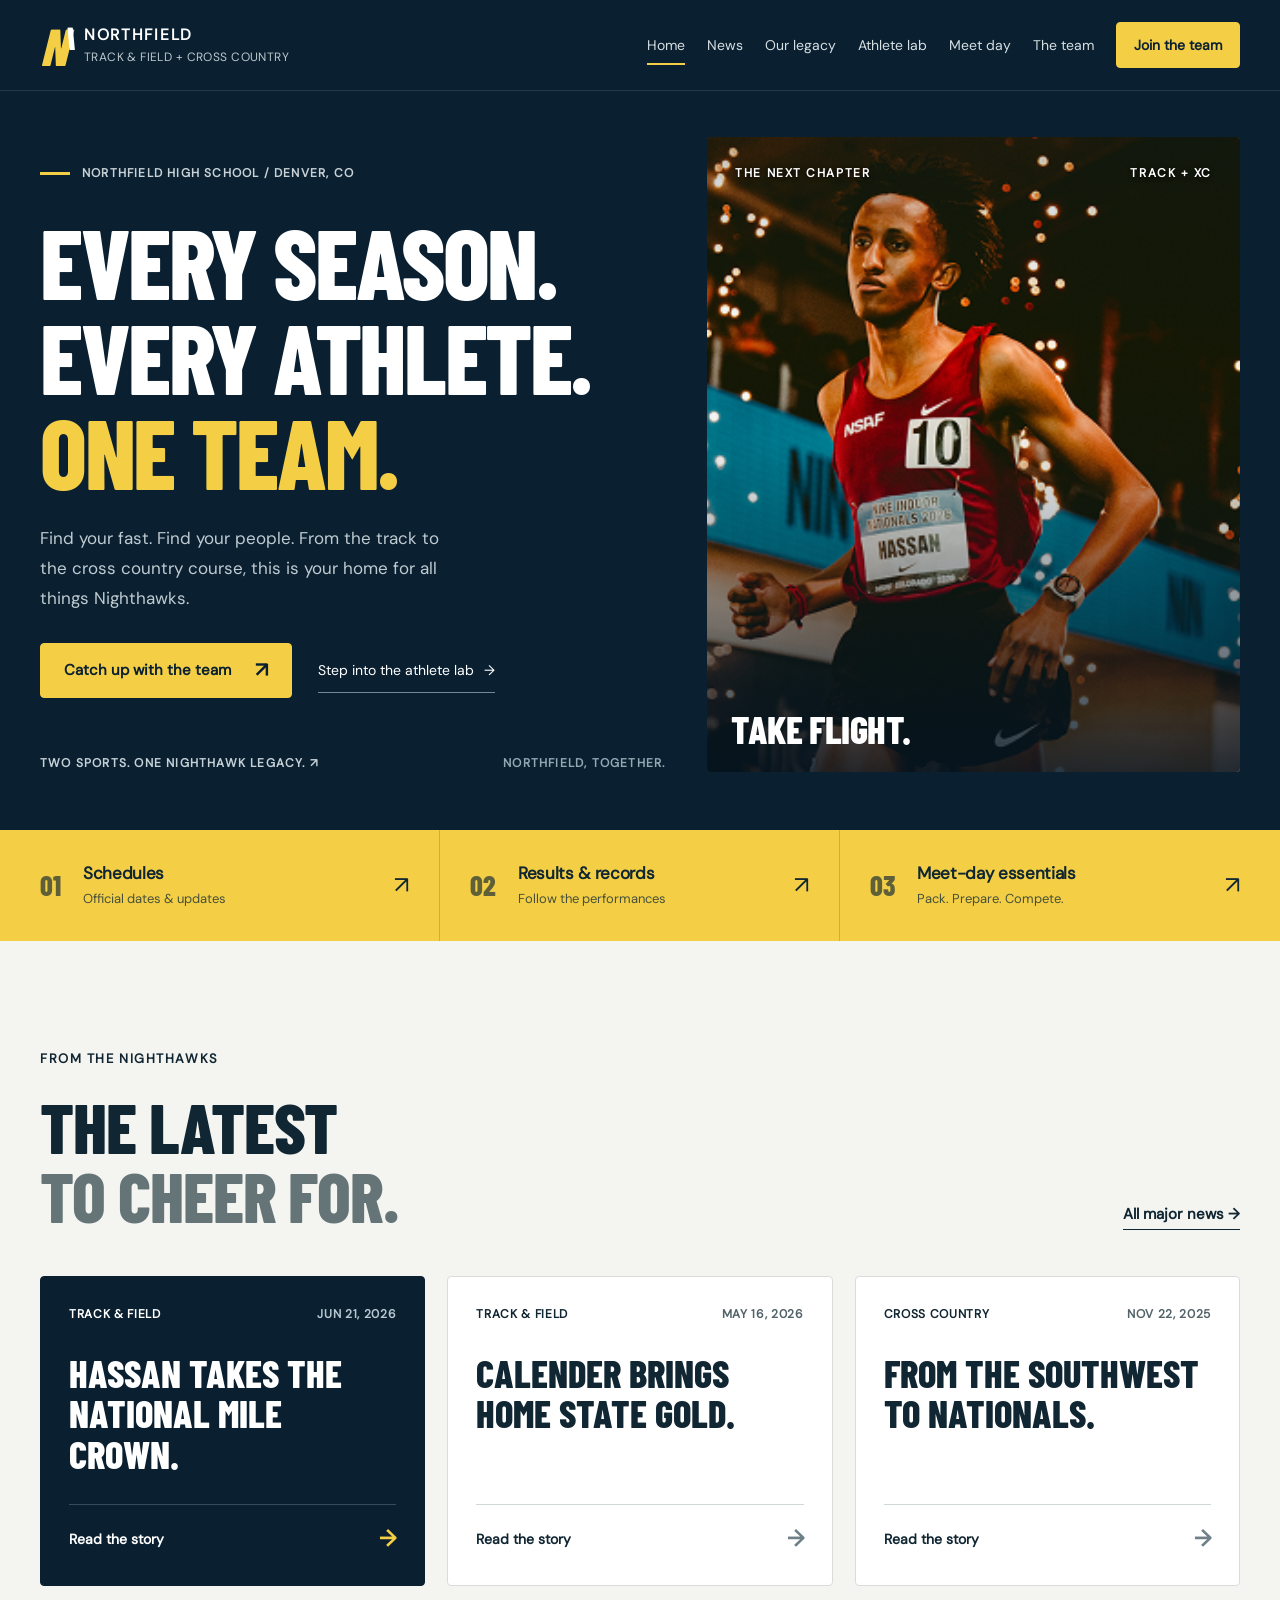
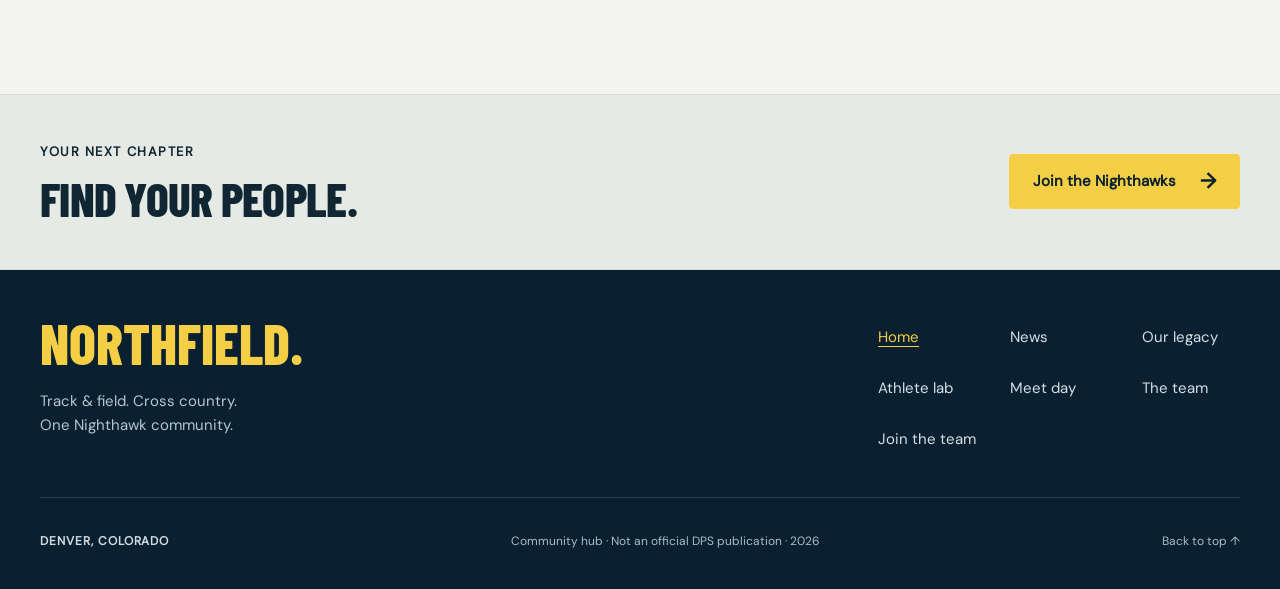
==== commit bc0a1b81: "Expand Northfield into seven connected pages" ====
--- a/index.html
+++ b/index.html
@@ -4,43 +4,45 @@
   <meta charset="utf-8">
   <meta name="viewport" content="width=device-width, initial-scale=1">
   <meta name="theme-color" content="#0a2031">
-  <meta name="description" content="Northfield Nighthawks track & field and cross country. Major team news, shared accomplishments, race planning, personal bests, and meet-day essentials.">
-  <title>Northfield Track & Field + Cross Country — Home of the Nighthawks</title>
+  <meta name="description" content="Northfield High School track &amp; field and cross country. Team news, accomplishments, athlete tools, and everything you need to join the Nighthawks.">
+  <title>Home of the Nighthawks | Northfield Track &amp; Cross Country</title>
+  <link rel="canonical" href="https://andronov5.github.io/trackweb/">
   <link rel="preload" href="assets/barlow-condensed-800.ttf" as="font" type="font/ttf" crossorigin>
-  <link rel="stylesheet" href="styles.css?v=track-xc-20260905">
-  <script src="script.js?v=track-xc-20260905" defer></script>
+  <link rel="stylesheet" href="styles.css?v=pages-20260905">
+  <script src="script.js?v=pages-20260905" defer></script>
 </head>
-<body>
+<body id="top" data-page="home">
   <a class="skip-link" href="#main">Skip to content</a>
   <header class="site-header">
     <nav class="nav wrap" aria-label="Main navigation">
-      <a class="brand" href="#home" aria-label="Northfield Track and Field and Cross Country home">
+      <a class="brand" href="index.html" aria-label="Northfield Track and Field and Cross Country home">
         <span class="brand-mark" aria-hidden="true">N<span>\</span></span>
         <span class="brand-name">NORTHFIELD<small>TRACK &amp; FIELD + CROSS COUNTRY</small></span>
       </a>
       <button class="nav-toggle" id="navToggle" type="button" aria-expanded="false" aria-controls="navMenu">Menu <span aria-hidden="true">＋</span></button>
       <div class="nav-links" id="navMenu">
-        <a href="#news">Major news</a>
-        <a href="#accomplishments">Our legacy</a>
-        <a href="#athlete-lab">Athlete lab</a>
-        <a href="#meetday">Meet day</a>
-        <a href="#coaches">The team</a>
-        <a class="button button-small" href="#new">Join the Nighthawks <span aria-hidden="true">↗</span></a>
+        <a href="index.html" aria-current="page">Home</a>
+        <a href="news.html">News</a>
+        <a href="accomplishments.html">Our legacy</a>
+        <a href="athlete-lab.html">Athlete lab</a>
+        <a href="meet-day.html">Meet day</a>
+        <a href="team.html">The team</a>
+        <a href="join.html" class="button button-small">Join the team</a>
       </div>
     </nav>
   </header>
   <main id="main">
-    <section class="hero" id="home" aria-labelledby="hero-title">
+<section class="hero" id="home" aria-labelledby="hero-title">
       <div class="wrap hero-grid">
         <div class="hero-copy">
           <p class="eyebrow"><span class="short-rule" aria-hidden="true"></span> NORTHFIELD HIGH SCHOOL / DENVER, CO</p>
           <h1 id="hero-title">EVERY SEASON.<br>EVERY ATHLETE.<br><span>ONE TEAM.</span></h1>
           <p class="hero-description">Find your fast. Find your people. From the track to the cross country course, this is your home for all things Nighthawks.</p>
           <div class="hero-actions">
-            <a class="button" href="#news">Catch up with the team <span aria-hidden="true">↗</span></a>
-            <a class="hero-secondary" href="#athlete-lab">Step into the athlete lab <span aria-hidden="true">→</span></a>
+            <a class="button" href="news.html">Catch up with the team <span aria-hidden="true">↗</span></a>
+            <a class="hero-secondary" href="athlete-lab.html">Step into the athlete lab <span aria-hidden="true">→</span></a>
           </div>
-          <div class="hero-footnote"><a class="mini-label" href="#accomplishments">TWO SPORTS. ONE NIGHTHAWK LEGACY. ↗</a><span class="mini-label">NORTHFIELD, TOGETHER.</span></div>
+          <div class="hero-footnote"><a class="mini-label" href="accomplishments.html">TWO SPORTS. ONE NIGHTHAWK LEGACY. ↗</a><span class="mini-label">NORTHFIELD, TOGETHER.</span></div>
         </div>
         <figure class="hero-visual">
           <img class="hero-photo" src="assets/athlete-hero.png" width="620" height="349" alt="Runner in a red racing singlet entering an indoor arena surrounded by sparks" fetchpriority="high">
@@ -49,185 +51,37 @@
         </figure>
       </div>
     </section>
-
     <div class="quick-links wrap" aria-label="Team shortcuts">
       <a href="https://www.arbiterlive.com/Teams?entityId=44001" target="_blank" rel="noopener noreferrer"><span class="quick-number">01</span><span><strong>Schedules</strong><small>Official dates &amp; updates</small></span><span class="quick-arrow" aria-hidden="true">↗</span></a>
       <a href="https://co.milesplit.com/teams/38893-northfield-high-school" target="_blank" rel="noopener noreferrer"><span class="quick-number">02</span><span><strong>Results &amp; records</strong><small>Follow the performances</small></span><span class="quick-arrow" aria-hidden="true">↗</span></a>
-      <a href="#meetday"><span class="quick-number">03</span><span><strong>Meet-day essentials</strong><small>Pack. Prepare. Compete.</small></span><span class="quick-arrow" aria-hidden="true">↗</span></a>
+      <a href="meet-day.html"><span class="quick-number">03</span><span><strong>Meet-day essentials</strong><small>Pack. Prepare. Compete.</small></span><span class="quick-arrow" aria-hidden="true">↗</span></a>
     </div>
-
-    <section class="section news-section" id="news" aria-labelledby="news-title">
-      <div class="wrap">
-        <div class="section-top">
-          <div><p class="eyebrow">01 / MAJOR NEWS</p><h2 id="news-title">BIG MOMENTS.<br><span class="text-muted">NIGHTHAWK PRIDE.</span></h2></div>
-          <p class="section-intro">National stages. State titles. Breakthrough races. The stories bringing track &amp; field and cross country together.</p>
-        </div>
-        <div class="news-grid">
-          <article class="news-card news-featured">
-            <div class="news-meta"><span>TRACK &amp; FIELD</span><time datetime="2026-06-21">JUN 21, 2026</time></div>
-            <p class="news-mark">4:01.88</p><p class="news-mark-label">ONE MILE. A NATIONAL TITLE.</p>
-            <h3>Hassan takes the national mile crown.</h3>
-            <p>Northfield’s Abdinasir Hassan won the boys mile at Nike Outdoor Nationals, racing for Great Strides Track Club and bringing a national title home to Colorado.</p>
-            <a href="https://www.runnerspace.com/gprofile.php?do=news&amp;mgroup_id=44531&amp;news_id=675052" target="_blank" rel="noopener noreferrer">Read the DyeStat recap <span aria-hidden="true">↗</span></a>
-          </article>
-          <article class="news-card">
-            <div class="news-meta"><span>TRACK &amp; FIELD</span><time datetime="2026-05-16">MAY 16, 2026</time></div>
-            <p class="news-mark">13.37</p><p class="news-mark-label">GIRLS 5A 100M HURDLES</p>
-            <h3>Calender brings home state gold.</h3>
-            <p>Amber Calender won the girls Class 5A 100m hurdles at the 2026 Colorado state championships, adding another title to Northfield’s story.</p>
-            <a href="https://coloradopreps.com/greatness-achieved-as-the-2026-track-and-field-season-comes-to-an-end/" target="_blank" rel="noopener noreferrer">Read the Colorado Preps recap <span aria-hidden="true">↗</span></a>
-          </article>
-          <article class="news-card">
-            <div class="news-meta"><span>CROSS COUNTRY</span><time datetime="2025-11-22">NOV 22, 2025</time></div>
-            <p class="news-mark">NXN</p><p class="news-mark-label">THE NATIONAL STARTING LINE</p>
-            <h3>From the Southwest to nationals.</h3>
-            <p>Abdinasir Hassan placed sixth at NXR Southwest in 14:37.7 to qualify for Nike Cross Nationals. He went on to finish 34th at the national meet in December.</p>
-            <a href="https://www.runnerspace.com/gprofile.php?do=news&amp;mgroup_id=44531&amp;news_id=674679" target="_blank" rel="noopener noreferrer">Read the DyeStat feature <span aria-hidden="true">↗</span></a>
-          </article>
-        </div>
-        <p class="news-updated">Selected highlights · Updated September 5, 2026</p>
+<section class="section home-news" aria-labelledby="home-news-title"><div class="wrap">
+  <div class="section-top"><div><p class="eyebrow">FROM THE NIGHTHAWKS</p><h2 id="home-news-title">THE LATEST<br><span class="text-muted">TO CHEER FOR.</span></h2></div><a class="text-link" href="news.html">All major news →</a></div>
+  <div class="headline-grid">
+    <a class="headline-card" href="news.html#hassan-mile"><div class="news-meta"><span>TRACK &amp; FIELD</span><time datetime="2026-06-21">JUN 21, 2026</time></div><h3>Hassan takes the national mile crown.</h3><span class="headline-bottom">Read the story <span aria-hidden="true">→</span></span></a>
+    <a class="headline-card" href="news.html#calender-state"><div class="news-meta"><span>TRACK &amp; FIELD</span><time datetime="2026-05-16">MAY 16, 2026</time></div><h3>Calender brings home state gold.</h3><span class="headline-bottom">Read the story <span aria-hidden="true">→</span></span></a>
+    <a class="headline-card" href="news.html#hassan-xc"><div class="news-meta"><span>CROSS COUNTRY</span><time datetime="2025-11-22">NOV 22, 2025</time></div><h3>From the Southwest to nationals.</h3><span class="headline-bottom">Read the story <span aria-hidden="true">→</span></span></a>
+  </div>
+</div></section>
+<aside class="next-step"><div class="wrap next-step-inner"><div><p class="eyebrow">YOUR NEXT CHAPTER</p><h2>FIND YOUR PEOPLE.</h2></div><a class="button" href="join.html">Join the Nighthawks <span aria-hidden="true">→</span></a></div></aside>
+  </main>
+  <footer class="site-footer">
+    <div class="wrap">
+      <div class="footer-top"><div><a class="footer-brand" href="index.html">NORTHFIELD.</a><p>Track &amp; field. Cross country.<br>One Nighthawk community.</p></div>
+        <nav class="footer-nav" aria-label="Footer navigation">
+          <a href="index.html" aria-current="page">Home</a>
+          <a href="news.html">News</a>
+          <a href="accomplishments.html">Our legacy</a>
+          <a href="athlete-lab.html">Athlete lab</a>
+          <a href="meet-day.html">Meet day</a>
+          <a href="team.html">The team</a>
+          <a href="join.html">Join the team</a>
+        </nav>
       </div>
-    </section>
-
-    <section class="legacy-section section" id="accomplishments" aria-labelledby="legacy-title">
-      <div class="wrap">
-        <div class="section-top"><div><p class="eyebrow">02 / OUR ACCOMPLISHMENTS</p><h2 id="legacy-title">TWO SPORTS.<br><span class="text-muted">ONE LEGACY.</span></h2></div><p class="section-intro">From spring championship meets to fall cross country courses, every achievement belongs in the same story.</p></div>
-        <div class="legacy-grid">
-          <article class="legacy-card"><p class="legacy-year">2025</p><div><p class="mini-label">BOYS TRACK &amp; FIELD / 5A</p><h3>A relay decided by a tenth.</h3><p>Ian Larkin, Jack Sheehan, Bridger DeCamp, and Ayuub Hassan won the state 4×800 in 7:51.26, just 0.10 seconds ahead of Mountain Vista.</p><a class="text-link" href="https://coloradopreps.com/records-fall-on-day-1-of-the-2025-state-track-and-field-meet/" target="_blank" rel="noopener noreferrer">State meet recap ↗</a></div></article>
-          <article class="legacy-card"><p class="legacy-year">2025</p><div><p class="mini-label">GIRLS + BOYS CROSS COUNTRY / 5A</p><h3>Two teams. One state meet.</h3><p>Both Northfield squads reached the Class 5A state championships. The girls finished 12th and the boys 15th on November 1.</p><a class="text-link" href="https://co.milesplit.com/meets/701417-5a-colorado-state-cross-country-championships-2025/results/1239243/raw" target="_blank" rel="noopener noreferrer">Official state results ↗</a></div></article>
-          <article class="legacy-card"><p class="legacy-year">2024</p><div><p class="mini-label">BOYS TRACK &amp; FIELD / 4A</p><h3>Team state champions.</h3><p>The boys brought home Northfield’s first track &amp; field team state championship, a landmark season for the program.</p><a class="text-link" href="https://chsaanow.com/history/champions/school/northfield" target="_blank" rel="noopener noreferrer">CHSAA championship history ↗</a></div></article>
-          <article class="legacy-card"><p class="legacy-year">2023</p><div><p class="mini-label">GIRLS TRACK &amp; FIELD / 4A</p><h3>A team on the state podium.</h3><p>Northfield’s girls finished third at the Class 4A state meet with 50.50 points, earning a place among Colorado’s top teams.</p><a class="text-link" href="https://s3.amazonaws.com/chsaanow.com/documents/2023/6/5/results_state_track_2023_4a_fullfinal.pdf" target="_blank" rel="noopener noreferrer">Official state results (PDF) ↗</a></div></article>
-        </div>
-      </div>
-    </section>
-
-    <section class="athlete-section section" id="athlete-lab" aria-labelledby="lab-title">
-      <div class="wrap">
-        <div class="section-top">
-          <div><p class="eyebrow">03 / THE ATHLETE LAB</p><h2 id="lab-title">CHASE YOUR<br><span class="text-gold">NEXT BEST.</span></h2></div>
-          <p class="section-intro">A little planning. A little competition. A place to turn “what if?” into your next goal.</p>
-        </div>
-        <div class="lab-tabs" role="tablist" aria-label="Athlete tools">
-          <button type="button" role="tab" id="tab-pace" aria-controls="panel-pace" aria-selected="true" tabindex="0">01 <span>Pace planner</span></button>
-          <button type="button" role="tab" id="tab-marks" aria-controls="panel-marks" aria-selected="false" tabindex="-1">02 <span>My personal bests</span></button>
-          <button type="button" role="tab" id="tab-reaction" aria-controls="panel-reaction" aria-selected="false" tabindex="-1">03 <span>Reaction challenge</span></button>
-        </div>
-        <div class="lab-panel" role="tabpanel" id="panel-pace" aria-labelledby="tab-pace" tabindex="0">
-          <div class="pace-grid">
-            <div class="lab-inputs">
-              <p class="mini-label">MAKE A PLAN</p><h3>One goal. Broken down.</h3>
-              <p>Pick a distance and a target time to see your even-pace splits.</p>
-              <form id="paceForm" novalidate>
-                <div class="form-row">
-                  <label>Race distance<select id="paceDistance" name="distance"><option value="100">100 meters</option><option value="200">200 meters</option><option value="400" selected>400 meters</option><option value="800">800 meters</option><option value="1600">1600 meters</option><option value="3200">3200 meters</option><option value="5000">5K / cross country</option></select></label>
-                  <label>Goal time<input id="paceTime" name="time" type="text" inputmode="decimal" value="1:00.00" maxlength="12" aria-describedby="paceHelp paceError" required></label>
-                </div>
-                <p class="field-help" id="paceHelp">Seconds (60.00) or minutes:seconds (1:00.00).</p>
-                <label>Show a split every<select id="paceInterval" name="interval"><option value="100" selected>100 meters</option><option value="200">200 meters</option><option value="400">400 meters</option><option value="1000" disabled>1 kilometer</option></select></label>
-                <p class="form-error" id="paceError" role="alert"></p>
-                <button class="button" type="submit">Calculate my splits <span aria-hidden="true">↗</span></button>
-              </form>
-              <p class="small-note">Even-pace estimates. Cross country terrain and conditions affect your splits; plan your race with your coach.</p>
-            </div>
-            <div class="pace-results" id="paceResults" aria-live="polite" aria-atomic="true">
-              <div class="result-top"><span class="mini-label">YOUR TARGET</span><span id="paceEventLabel" class="pill">400 M</span></div>
-              <p class="target-time" id="targetTime">1:00.00</p>
-              <p id="paceSummary" class="pace-summary">15.00 seconds per 100m</p>
-              <table class="split-table"><caption class="sr-only">Cumulative even-pace splits</caption><thead><tr><th scope="col">DISTANCE</th><th scope="col">CUMULATIVE TIME</th></tr></thead><tbody id="splitBody"><tr><th scope="row">100m</th><td>15.00</td></tr><tr><th scope="row">200m</th><td>30.00</td></tr><tr><th scope="row">300m</th><td>45.00</td></tr><tr><th scope="row">400m <span>FINISH</span></th><td>1:00.00</td></tr></tbody></table>
-              <button class="text-button" id="copySplits" type="button">Copy splits <span aria-hidden="true">↗</span></button>
-            </div>
-          </div>
-        </div>
-        <div class="lab-panel" role="tabpanel" id="panel-marks" aria-labelledby="tab-marks" tabindex="0" hidden>
-          <div class="marks-heading"><div><p class="mini-label">YOUR PROGRESS, YOUR WAY</p><h3>Keep the marks that matter.</h3><p>Saved on this device. Export a copy to keep your progress.</p></div><button type="button" class="button button-outline" id="exportMarks">Export CSV <span aria-hidden="true">↗</span></button></div>
-          <form id="markForm" novalidate>
-            <div class="mark-fields">
-              <label>Event<select id="markEvent" name="event"><option value="100">100m</option><option value="200">200m</option><option value="400" selected>400m</option><option value="800">800m</option><option value="1600">1600m</option><option value="3200">3200m</option><option value="xc5k">Cross country 5K</option><option value="100h">100m hurdles</option><option value="110h">110m hurdles</option><option value="300h">300m hurdles</option><option value="long">Long jump</option><option value="triple">Triple jump</option><option value="high">High jump</option><option value="vault">Pole vault</option><option value="shot">Shot put</option><option value="discus">Discus</option></select></label>
-              <label><span id="markValueLabel">Time</span><input type="text" id="markValue" name="value" placeholder="1:05.00" inputmode="decimal" maxlength="12" required aria-describedby="markHelp markError"></label>
-              <label>Date<input id="markDate" name="date" type="date" required aria-describedby="markError"></label>
-              <button class="button" type="submit">Save mark <span aria-hidden="true">＋</span></button>
-            </div>
-            <p id="markHelp" class="field-help">Enter seconds or minutes:seconds. Bests are compared within the same event. Cross country courses and conditions vary.</p>
-            <p id="markError" class="form-error" role="alert"></p>
-          </form>
-          <div id="marksList" class="marks-list" aria-live="polite"></div>
-        </div>
-        <div class="lab-panel" role="tabpanel" id="panel-reaction" aria-labelledby="tab-reaction" tabindex="0" hidden>
-          <div class="reaction-grid">
-            <div><p class="mini-label">ON YOUR MARKS</p><h3>How quick is your click?</h3><p>Start a round. Hold until you see <strong>GO</strong>, then tap as fast as you can.</p><p class="small-note">Keyboard: focus the pad and use Space or Enter. Just for fun—your screen and device affect the result.</p><div class="reaction-best"><span>YOUR BEST ON THIS DEVICE</span><strong id="reactionBest">— <small>ms</small></strong></div></div>
-            <button type="button" id="reactionPad" class="reaction-pad" data-state="idle" aria-describedby="reactionHelp"><span class="reaction-lights" aria-hidden="true"><i></i><i></i><i></i></span><span id="reactionTitle">READY?</span><span id="reactionHelp">Tap to start the challenge</span></button>
-          </div>
-          <p id="reactionStatus" class="sr-only" role="status" aria-live="polite"></p>
-        </div>
-        <p id="storageStatus" class="storage-status" role="status" hidden></p>
-      </div>
-    </section>
-
-    <section class="section meetday-section" id="meetday" aria-labelledby="meetday-title">
-      <div class="wrap meetday-grid">
-        <div class="meetday-copy"><p class="eyebrow">04 / MEET DAY, SORTED</p><h2 id="meetday-title">LESS SCRAMBLE.<br><span class="text-muted">MORE GAME FACE.</span></h2><p>Pack the night before. Know the plan. Save your energy for the starting line.</p>
-          <div class="meetday-guide">
-            <details open><summary>Before you leave <span aria-hidden="true">＋</span></summary><p>Confirm the meet location, arrival time, transportation, and your race or event with your coach. Check the forecast and pack layers.</p><a class="text-link" href="https://www.arbiterlive.com/Teams?entityId=44001" target="_blank" rel="noopener noreferrer">Check the official schedule ↗</a></details>
-            <details><summary>At the meet <span aria-hidden="true">＋</span></summary><p>Find the team area. For track &amp; field, check your heat, lane, flight, or relay leg. For cross country, check the course and starting box. Follow your coach’s warm-up plan and cheer for teammates.</p></details>
-            <details><summary>After you compete <span aria-hidden="true">＋</span></summary><p>Cool down, hydrate, and check in with a coach. Support athletes still competing, clean up the team area, and confirm the plan before leaving.</p></details>
-          </div>
-        </div>
-        <div class="packing-card">
-          <div class="packing-title"><div><p class="mini-label">THE NIGHT-BEFORE CHECK</p><h3>Is your bag ready?</h3></div><span class="packing-count" id="packingCount">0/8</span></div>
-          <progress id="packingProgress" max="8" value="0" aria-label="Packing progress">0 of 8</progress>
-          <div id="packingList" class="packing-list">
-            <label><input type="checkbox" value="uniform"><span>Uniform &amp; team gear</span></label>
-            <label><input type="checkbox" value="shoes"><span>Running shoes &amp; competition shoes</span></label>
-            <label><input type="checkbox" value="layers"><span>Warm layers &amp; rain jacket</span></label>
-            <label><input type="checkbox" value="water"><span>Filled water bottle</span></label>
-            <label><input type="checkbox" value="snacks"><span>Snacks &amp; a packed meal</span></label>
-            <label><input type="checkbox" value="sun"><span>Sunscreen &amp; a hat</span></label>
-            <label><input type="checkbox" value="schedule"><span>Meet schedule &amp; course details</span></label>
-            <label><input type="checkbox" value="downtime"><span>Homework or something for downtime</span></label>
-          </div>
-          <div class="packing-bottom"><p id="packingStatus" role="status">Saved on this device.</p><button class="text-button" type="button" id="resetPacking">Reset list</button></div>
-        </div>
-      </div>
-    </section>
-
-    <section class="join-section section" id="new" aria-labelledby="join-title">
-      <div class="wrap join-grid">
-        <div><p class="eyebrow">05 / YOUR STARTING LINE</p><h2 id="join-title">NEW HERE?<br><span class="text-gold">YOU’RE IN<br>GOOD COMPANY.</span></h2><p>First season or fifth, there’s room to grow. Bring the effort. We’ll bring the team.</p><a class="button" href="mailto:joseph_bender@dpsk12.net?subject=Interested%20in%20Northfield%20Track%20and%20Cross%20Country">Ask about joining <span aria-hidden="true">↗</span></a></div>
-        <ol class="join-steps">
-          <li><span>01</span><div><h3>Get cleared to compete.</h3><p>Check eligibility, athletic registration, and current physical requirements through <a href="https://northfield.dpsk12.org/athletics/athletic-programs/" target="_blank" rel="noopener noreferrer">Northfield Athletics</a>.</p></div></li>
-          <li><span>02</span><div><h3>Meet your coaches.</h3><p>Ask about fall cross country, spring track &amp; field, the next practice, and what to bring. You don’t have to have it all figured out.</p></div></li>
-          <li><span>03</span><div><h3>Show up ready.</h3><p>Bring running shoes, water, and layers. Confirm the schedule, arrive on time, and be ready to learn.</p></div></li>
-          <li><span>04</span><div><h3>Be a Nighthawk.</h3><p>Keep up with schoolwork, communicate about absences or injuries, respect officials, and back your teammates in every season.</p></div></li>
-        </ol>
-      </div>
-    </section>
-
-    <section class="section coaches-section" id="coaches" aria-labelledby="coaches-title">
-      <div class="wrap">
-        <div class="section-top"><div><p class="eyebrow">06 / PEOPLE IN YOUR CORNER</p><h2 id="coaches-title">MEET YOUR COACHES.</h2></div><a class="text-link" href="https://northfield.dpsk12.org/athletics/athletic-programs/track-and-field-mens-and-womens/" target="_blank" rel="noopener noreferrer">Track &amp; field team page ↗</a></div>
-        <div class="coach-grid">
-          <article class="coach-card"><div class="coach-initials" aria-hidden="true">JB</div><div class="coach-info"><p class="mini-label">CROSS COUNTRY HEAD COACH<br>TRACK &amp; FIELD CO-HEAD COACH</p><h3>Joey Bender</h3><p>Connect about cross country, track &amp; field, practices, and joining either team.</p><a href="mailto:joseph_bender@dpsk12.net">Email Coach Bender <span aria-hidden="true">↗</span></a></div></article>
-          <article class="coach-card"><div class="coach-initials" aria-hidden="true">WV</div><div class="coach-info"><p class="mini-label">TRACK &amp; FIELD CO-HEAD COACH</p><h3>Wayne Vaden</h3><p>Connect about track &amp; field, meet preparation, and finding your place on the team.</p><a href="mailto:wayne_vaden@dpsk12.net">Email Coach Vaden <span aria-hidden="true">↗</span></a></div></article>
-        </div>
-      </div>
-    </section>
-
-    <section class="resources-section" id="links" aria-labelledby="links-title">
-      <div class="wrap resources-grid"><div><p class="eyebrow">THE USEFUL STUFF</p><h2 id="links-title">STAY IN THE LOOP.</h2><p>Official sources for schedule changes, registration details, and results.</p></div><div class="resource-links">
-        <a href="https://www.arbiterlive.com/Teams?entityId=44001" target="_blank" rel="noopener noreferrer"><span>01</span> Athletics calendar <span aria-hidden="true">↗</span></a>
-        <a href="https://co.milesplit.com/teams/38893-northfield-high-school" target="_blank" rel="noopener noreferrer"><span>02</span> MileSplit team results <span aria-hidden="true">↗</span></a>
-        <a href="https://northfield.dpsk12.org/athletics/athletic-programs/" target="_blank" rel="noopener noreferrer"><span>03</span> Northfield Athletics <span aria-hidden="true">↗</span></a>
-        <a href="https://chsaanow.com/sports/track-and-field" target="_blank" rel="noopener noreferrer"><span>04</span> CHSAA track &amp; field <span aria-hidden="true">↗</span></a>
-        <a href="https://chsaanow.com/sports/cross-country" target="_blank" rel="noopener noreferrer"><span>05</span> CHSAA cross country <span aria-hidden="true">↗</span></a>
-        <a href="https://northfield.dpsk12.org/athletics/athletic-programs/cross-country-boys-and-girls/" target="_blank" rel="noopener noreferrer"><span>06</span> Northfield cross country <span aria-hidden="true">↗</span></a>
-      </div></div>
-    </section>
-    <section class="contact-section" id="contact" aria-label="School contact">
-      <div class="wrap contact-row"><div><a class="school-name" href="https://northfield.dpsk12.org/" target="_blank" rel="noopener noreferrer">Northfield High School ↗</a><address>5500 Central Park Blvd. · Denver, CO 80238</address></div><div class="school-contact"><a href="tel:+17204238000">720-423-8000</a><a href="mailto:nhscommunications@dpsk12.org">Email the school</a><button class="text-button" type="button" id="copyContact">Copy contact info</button></div></div>
-    </section>
-  </main>
-  <footer class="site-footer"><div class="wrap"><div class="footer-wordmark" aria-hidden="true">NIGHTHAWKS.</div><div class="footer-bottom"><p>NORTHFIELD TRACK &amp; FIELD + CROSS COUNTRY</p><p>Community hub · Not an official DPS publication · <span id="year">2026</span></p><a href="#home">Back to top ↑</a></div></div></footer>
-
+      <div class="footer-bottom"><p>DENVER, COLORADO</p><p>Community hub · Not an official DPS publication · <span id="year">2026</span></p><a href="#top">Back to top ↑</a></div>
+    </div>
+  </footer>
   <div class="toast" id="toast" role="status" aria-live="polite" hidden></div>
 </body>
 </html>
--- a/styles.css
+++ b/styles.css
@@ -50,7 +50,7 @@
 .nav-links{display:flex;align-items:center;gap:22px}
 .nav-links>a:not(.button){font-size:.875rem;color:#d6dfe2;text-decoration:none;padding:12px 0;position:relative;white-space:nowrap}
 .nav-links>a:not(.button)::after{content:'';height:2px;position:absolute;bottom:3px;left:0;right:0;background:var(--gold);transform:scaleX(0);transform-origin:left;transition:transform .2s}
-.nav-links>a:hover::after,.nav-links>a[aria-current='location']::after{transform:scaleX(1)}
+.nav-links>a:hover::after,.nav-links>a[aria-current='page']::after{transform:scaleX(1)}
 .nav-toggle{display:none}
 .hero{background:var(--navy);color:#fff;padding:46px 0 58px;overflow:hidden}
 .hero-grid{display:grid;grid-template-columns:1.08fr .92fr;gap:42px;align-items:stretch}
@@ -227,7 +227,6 @@
 @media(max-width:700px){html{scroll-padding-top:93px}.wrap{width:calc(100% - 36px)}.section{padding:65px 0}.nav{min-height:76px}.nav-links{top:76px;padding-inline:18px}.brand-mark{font-size:2.9rem}.brand-name{font-size:.8125rem}.brand-name small{font-size:.75rem}.hero{padding:22px 0 28px}.hero-grid{grid-template-columns:1fr;gap:30px}.hero-copy{padding:12px 0 0}.hero .eyebrow{font-size:.75rem;margin-bottom:23px;letter-spacing:.08em}.hero h1{font-size:clamp(3.7rem,13.4vw,6.5rem);line-height:.99}.hero-description{max-width:420px;margin-top:20px}.hero-actions{margin-top:24px;gap:20px}.hero-footnote{display:none}.hero-visual{height:360px;min-height:0}.hero-photo{object-position:43% center}.photo-topline{left:22px;right:22px;top:20px}.photo-caption{inset:auto 22px 20px;flex-direction:row;align-items:flex-end}.photo-title{font-size:3.5rem}.photo-caption>a{max-width:145px;text-align:right;font-size:.75rem}.quick-links{width:100%;grid-template-columns:1fr;padding-inline:18px}.quick-links>a{min-height:85px;padding:18px 0;border:0;border-bottom:1px solid #0a20312e;gap:22px}.quick-links strong{font-size:1rem}.quick-links small{font-size:.8125rem}.quick-number{font-size:1.65rem}.quick-arrow{padding-right:4px}.section-top{flex-direction:column;align-items:flex-start;gap:22px;margin-bottom:31px}.section-intro{max-width:460px;padding:0}.eyebrow{font-size:.75rem;margin-bottom:18px}h2{font-size:clamp(3rem,10.5vw,4.5rem)}.lab-tabs{display:grid;grid-template-columns:repeat(3,minmax(0,1fr));gap:3px}.lab-tabs button{padding:12px 8px;min-height:73px;flex-direction:column;gap:3px;font-size:.75rem;line-height:1.3}.lab-tabs button span{font-size:.8125rem;text-align:center;line-height:1.3}.pace-grid{grid-template-columns:1fr}.lab-inputs{padding:28px 23px 21px}.lab-inputs form{margin-top:22px}.form-row{grid-template-columns:1fr 1fr;gap:12px}.pace-results{margin:0 14px 14px;padding:23px 25px}.target-time{font-size:5.7rem}.pace-summary{margin-bottom:18px}.split-table{font-size:.9375rem}.split-table thead{font-size:.75rem}.lab-inputs h3,.reaction-grid h3,.marks-heading h3{font-size:1.55rem}.marks-heading{align-items:flex-start;flex-direction:column;gap:18px}.marks-heading .button{min-height:44px;font-size:.875rem;padding:10px 16px}#panel-marks{padding:28px 21px}.mark-fields{gap:17px 12px}.mark-fields>.button{padding-inline:12px;gap:12px}.mark-row{grid-template-columns:1fr 1fr auto;gap:9px}.mark-row time{grid-column:1;font-size:.75rem}.mark-row h4{grid-column:1;font-size:.875rem}.mark-row .mark-result{grid-column:2;grid-row:1/3;font-size:1.7rem;gap:6px}.delete-mark{grid-column:3;grid-row:1/3;padding:8px 10px;font-size:.75rem}.reaction-grid{grid-template-columns:1fr;padding:28px 23px;gap:26px}.reaction-best{margin-top:20px;display:flex;align-items:center;justify-content:space-between;gap:20px}.reaction-best>span{max-width:140px}.reaction-best>strong{font-size:2.4rem;white-space:nowrap}.reaction-pad{min-height:290px}#reactionTitle{font-size:4.8rem}.meetday-grid{grid-template-columns:1fr;gap:38px}.meetday-copy h2{font-size:clamp(3rem,10.5vw,4.5rem)}.meetday-copy>p:not(.eyebrow){max-width:430px}.packing-card{margin-right:7px;padding:25px}.packing-title h3{font-size:1.5rem}.join-grid{grid-template-columns:1fr;gap:48px}.join-grid h2>br{display:none}.join-grid h2>span{display:block}.join-grid h2{font-size:clamp(3rem,10.5vw,4.5rem)}.join-grid>div>p:not(.eyebrow){max-width:400px}.join-steps li{gap:21px;padding:23px 0}.coach-grid{grid-template-columns:1fr}.coach-card{flex-direction:row;gap:21px;padding:25px}.coach-initials{width:67px;height:78px}.coach-info h3{font-size:1.45rem}.resources-section{padding:55px 0}.resources-grid{grid-template-columns:1fr;gap:32px}.resources-grid h2{font-size:3.2rem}.resources-grid p:not(.eyebrow){max-width:400px}.resource-links>a:first-child{padding-top:18px;border-top:1px solid #bbc9bf}.contact-section{padding:29px 0}.school-contact{gap:9px 22px}.site-footer{padding-top:24px}.footer-wordmark{font-size:16vw;padding-bottom:19px}.footer-bottom{gap:8px;padding-top:17px;font-size:.75rem}.footer-bottom>p:nth-child(2){flex-basis:100%;order:3}.footer-bottom>a{margin-left:auto}.toast{bottom:16px}}
 @media(max-width:390px){.hero h1{font-size:13.1vw}.hero-actions{gap:15px}.hero-actions .button{width:100%}.hero-secondary{padding:4px 0}.hero-visual{height:310px}.photo-caption{flex-direction:column;align-items:flex-start;gap:14px}.photo-caption>a{text-align:left;max-width:none}.photo-topline{font-size:.75rem;letter-spacing:.07em}.form-row{grid-template-columns:1fr}.mark-fields{grid-template-columns:1fr}.mark-row{grid-template-columns:1fr auto}.mark-row .mark-result{grid-column:2;grid-row:1/3}.delete-mark{grid-column:1/3;grid-row:3;width:max-content}.packing-card{padding:23px 20px}.packing-title h3{font-size:1.3rem}.coach-card{gap:16px;padding:23px 20px}.coach-initials{width:54px;height:65px;font-size:2.1rem}.coach-info h3{font-size:1.25rem}.coach-info>a{font-size:.8125rem}.hero .eyebrow{font-size:.75rem}.nav-toggle{gap:10px;padding-inline:11px}}
 @media(prefers-reduced-motion:reduce){.button:hover{transform:none}html{scroll-behavior:auto}*,*::before,*::after{animation:none!important;transition:none!important}}
-@media print{.site-header,.hero,.quick-links,.news-section,.legacy-section,.athlete-section,.join-section,.coaches-section,.resources-section,.contact-section,.site-footer,.toast{display:none}.meetday-section{padding:0}.wrap{width:100%}.meetday-grid{grid-template-columns:1fr 1fr;gap:30px}h2,.meetday-copy h2{font-size:2.5rem}.packing-card{box-shadow:none}.packing-bottom button{display:none}}
 .hero-footnote>a{color:#c5d1d7;text-decoration:none}
 .hero-footnote>a:hover{text-decoration:underline}
 
@@ -265,7 +264,80 @@
 .legacy-card h3{font-size:1.4rem;margin-bottom:12px}
 .legacy-card div>p:not(.mini-label){font-size:1rem;color:var(--muted);margin-bottom:18px}
 .legacy-card .text-link{display:inline-block;font-size:.875rem;line-height:1.7}
-@media(min-width:961px) and (max-width:1150px){.nav{flex-wrap:wrap;padding-block:17px;gap:14px}.nav-links{width:100%;justify-content:space-between;gap:14px}.nav-links>a:not(.button){font-size:.875rem}html{scroll-padding-top:155px}}
 @media(max-width:960px){.news-grid{grid-template-columns:1fr 1fr}.news-featured{grid-column:1/-1}.news-featured .news-mark{font-size:5.7rem}.news-card{padding:26px}.news-featured h3{font-size:1.8rem}.news-featured>p:not(.news-mark):not(.news-mark-label){max-width:620px}.legacy-grid{gap:0 24px}.legacy-card{grid-template-columns:1fr;gap:15px}.legacy-year{font-size:2.5rem}}
 @media(max-width:700px){.news-section{padding-bottom:42px}.news-grid{grid-template-columns:1fr;gap:18px}.news-featured{grid-column:auto}.news-mark,.news-featured .news-mark{font-size:4.8rem;margin-top:28px}.news-mark-label{margin-bottom:23px}.news-card h3,.news-featured h3{font-size:1.5rem}.legacy-section{padding-top:0}.legacy-section>.wrap{padding-top:43px}.legacy-grid{grid-template-columns:1fr}.legacy-card{grid-template-columns:70px 1fr;gap:17px;padding:26px 0}.legacy-card h3{font-size:1.3rem}.legacy-year{font-size:2.4rem}.brand-name small{max-width:210px;line-height:1.45}.brand{min-width:0;flex-shrink:1}.brand-name{min-width:0}}
 @media(max-width:390px){.legacy-card{grid-template-columns:1fr;gap:12px}.news-card{padding:24px}.brand-name small{max-width:175px}.nav{gap:12px}}
+
+/* Separate pages retain the Nighthawks visual language. */
+.page-title{font-size:clamp(3.2rem,5.8vw,5.2rem);line-height:.98}
+body:not([data-page='home']) main>.section:first-child{padding-top:70px;padding-bottom:80px}
+body[data-page='accomplishments'] .legacy-section>.wrap{border-top:0;padding-top:0}
+body[data-page='athlete-lab']{background:var(--navy)}
+body[data-page='athlete-lab'] main>.section:first-child{padding-top:42px}
+body[data-page='athlete-lab'] .page-title{font-size:clamp(2.8rem,4.5vw,4rem)}
+body[data-page='athlete-lab'] .section-top{margin-bottom:28px}
+body[data-page='athlete-lab'] .eyebrow{margin-bottom:16px}
+body[data-page='meetday'] .packing-card{margin-top:4px}
+body[data-page='news'] .news-card{scroll-margin-top:130px}
+body[data-page='join'] .join-steps h3 a{text-decoration-thickness:1px}
+.nav-links>.button[aria-current='page']{outline:2px solid var(--gold);outline-offset:4px}
+.headline-grid{display:grid;grid-template-columns:repeat(3,minmax(0,1fr));gap:22px}
+.headline-card{display:flex;flex-direction:column;min-width:0;padding:28px;background:var(--white);border:1px solid var(--line);border-radius:4px;text-decoration:none;transition:border-color .2s,transform .2s}
+.headline-card:first-child{background:var(--navy);color:#fff;border-color:var(--navy)}
+.headline-card:first-child .news-meta time{color:#b7c8d1}
+.headline-card h3{font-family:var(--display);font-size:2.4rem;font-weight:800;line-height:1.05;letter-spacing:0;text-transform:uppercase;margin:30px 0}
+.headline-card:hover{border-color:#6d848e;transform:translateY(-3px)}
+.headline-card:focus-visible{outline-offset:5px}
+.headline-bottom{display:flex;justify-content:space-between;align-items:center;gap:14px;border-top:1px solid #80959860;padding-top:16px;margin-top:auto;font-size:.875rem;font-weight:700}
+.headline-bottom>span{color:#6d7f87;font-size:1.4rem}
+.headline-card:first-child .headline-bottom>span{color:var(--gold)}
+.next-step{background:#e6eae4;border-block:1px solid #d6ddd5;padding:47px 0}
+.next-step-inner{display:flex;justify-content:space-between;align-items:center;gap:36px}
+.next-step .eyebrow{margin-bottom:13px}
+.next-step h2{font-size:clamp(2.3rem,3.7vw,3.4rem)}
+.next-step .button{flex-shrink:0}
+.footer-top{display:flex;justify-content:space-between;gap:50px;padding:0 0 36px}
+.footer-brand{font-family:var(--display);font-size:3.5rem;font-weight:800;line-height:1;color:var(--gold);text-decoration:none}
+.footer-top p{font-size:.9375rem;color:#b5c6d0;margin-top:17px}
+.footer-nav{display:grid;grid-template-columns:repeat(3,minmax(90px,1fr));gap:7px 34px;align-content:start}
+.footer-nav a{font-size:.9375rem;color:#d5e0e6;display:flex;align-items:center;min-height:44px;text-decoration:none}
+.footer-nav a:hover,.footer-nav a[aria-current='page']{color:var(--gold);text-decoration:underline}
+.no-script-note{font-size:.9375rem;line-height:1.6;margin-bottom:20px}
+@media(max-width:1100px){
+  .nav{min-height:80px;flex-wrap:nowrap;padding-block:0;gap:22px}
+  .nav-toggle{display:flex;align-items:center;gap:18px;background:transparent;border:1px solid #ffffff50;border-radius:3px;padding:10px 15px;min-height:44px;color:#fff;font-size:.875rem}
+  .nav-toggle span{font-size:1.2rem}
+  .nav-links{display:none;position:absolute;inset:80px 0 auto;background:var(--navy);padding:18px 28px 27px;border-bottom:1px solid #526877;box-shadow:0 12px 25px #0002;width:auto}
+  .nav-links.is-open{display:flex;flex-direction:column;align-items:stretch;gap:6px;max-height:calc(100dvh - 80px);overflow:auto}
+  .nav-links>a:not(.button){font-size:1rem;padding:12px 0}
+  .nav-links .button{margin-top:6px}
+  .headline-grid{gap:16px}.headline-card{padding:24px}.headline-card h3{font-size:2.2rem}
+}
+@media(max-width:700px){
+  .nav{min-height:76px;gap:12px}.nav-links{top:76px;padding-inline:18px}
+  .nav-links.is-open{max-height:calc(100dvh - 76px)}
+  .nav-toggle{gap:10px;padding-inline:11px}
+  body:not([data-page='home']) main>.section:first-child{padding-top:42px;padding-bottom:54px}
+  .page-title{font-size:clamp(3rem,10.8vw,4.2rem)}
+  body[data-page='athlete-lab'] main>.section:first-child{padding-top:30px}
+  body[data-page='athlete-lab'] .page-title{font-size:3rem}
+  body[data-page='athlete-lab'] .section-intro{font-size:.9375rem}
+  .headline-grid{grid-template-columns:1fr;gap:16px}.headline-card{padding:25px}.headline-card h3{font-size:2.4rem;margin:24px 0}
+  .next-step{padding:34px 0}.next-step-inner{align-items:flex-start;flex-direction:column;gap:25px}
+  .footer-top{flex-direction:column;gap:28px;padding-bottom:24px}.footer-brand{font-size:3rem}
+  .footer-nav{grid-template-columns:repeat(2,minmax(0,1fr));gap:4px 28px}
+}
+@media(prefers-reduced-motion:reduce){.headline-card:hover{transform:none}}
+@media print{
+  .site-header,.site-footer,.toast,.next-step,.skip-link{display:none}
+  body{color:#000;background:#fff;font-size:11pt}
+  .wrap{width:100%}.section,body:not([data-page='home']) main>.section:first-child{padding:0}
+  .news-card,.legacy-card,.coach-card,.packing-card{break-inside:avoid}
+  .news-grid,.headline-grid{grid-template-columns:1fr 1fr}
+  body[data-page='meetday'] .meetday-grid{grid-template-columns:1fr 1fr;gap:30px}
+  body[data-page='meetday'] .page-title{font-size:2.5rem}
+  body[data-page='meetday'] .packing-card{box-shadow:none;padding:20px}
+  .packing-bottom button,.delete-mark,#copySplits,#exportMarks,#copyContact{display:none}
+  .athlete-section,.join-section{color:#000;background:#fff}
+  .athlete-section .text-gold,.join-section .text-gold{color:#000}
+}
